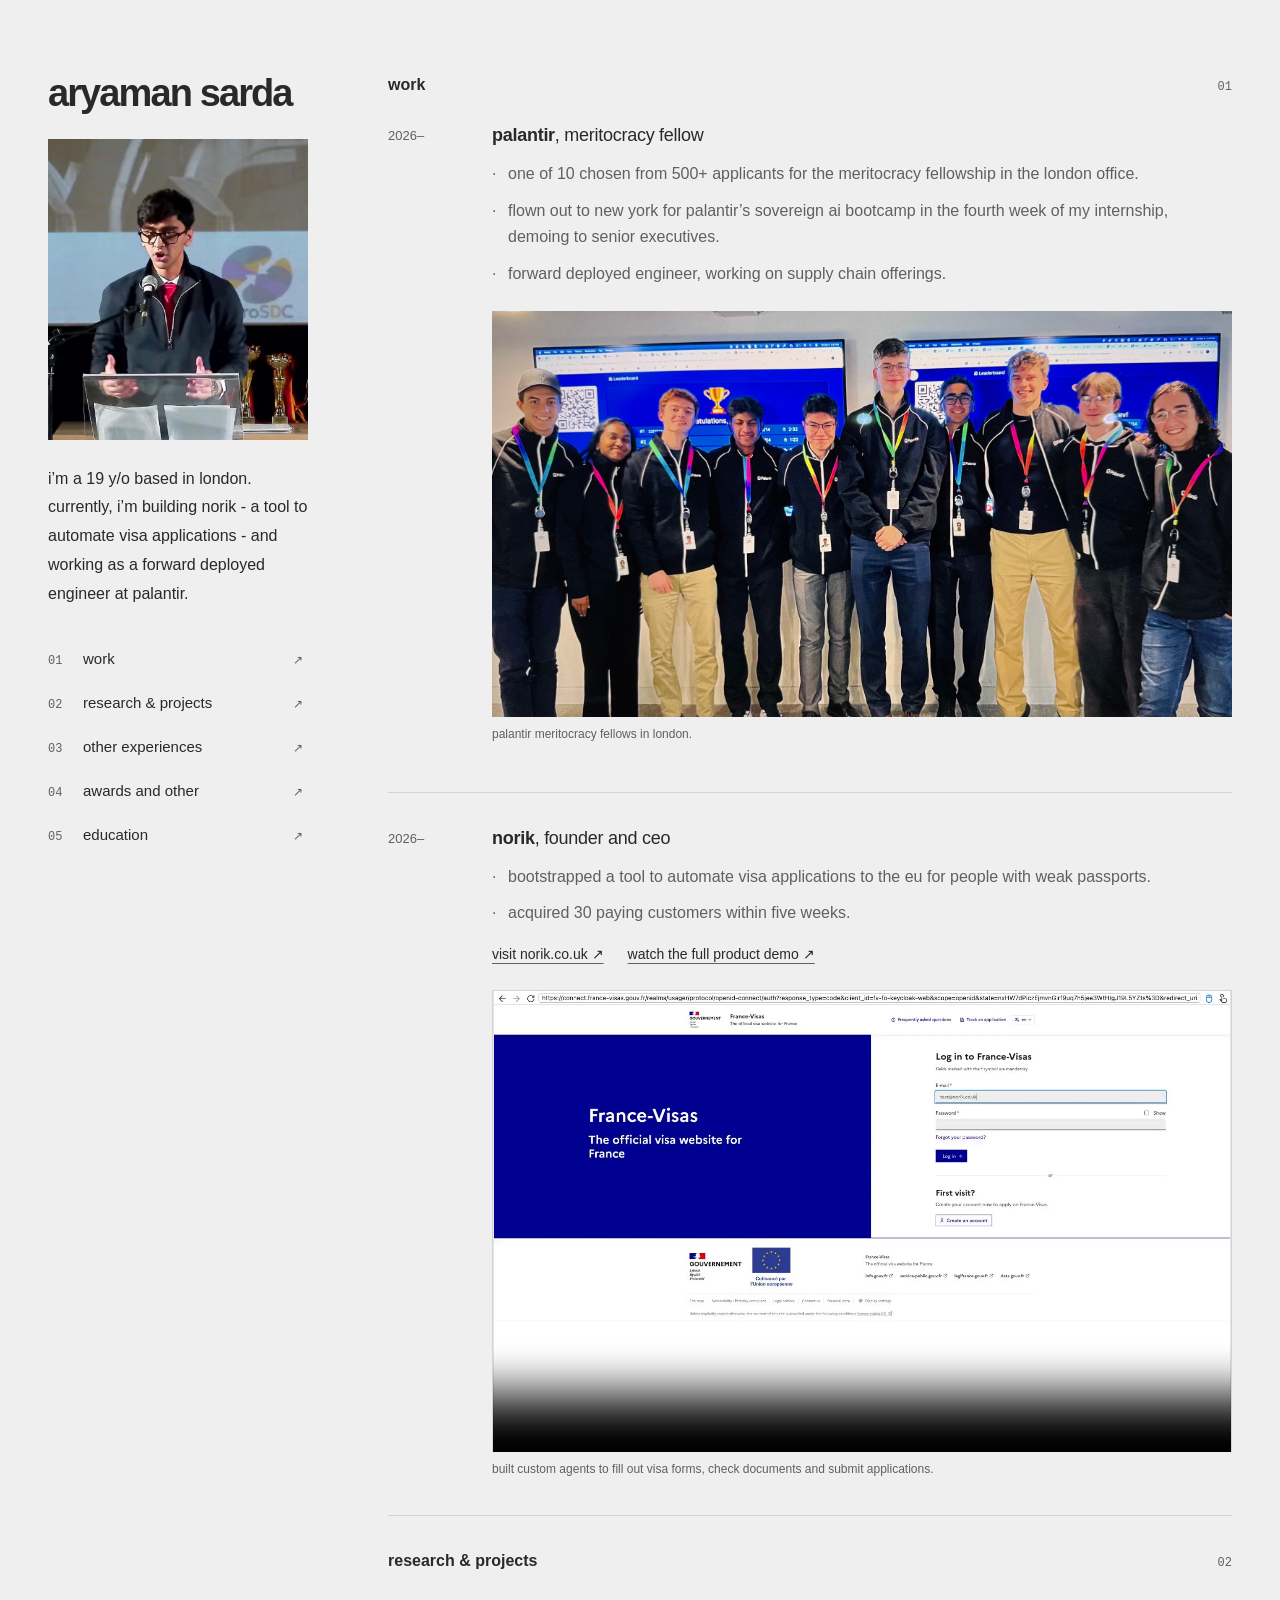
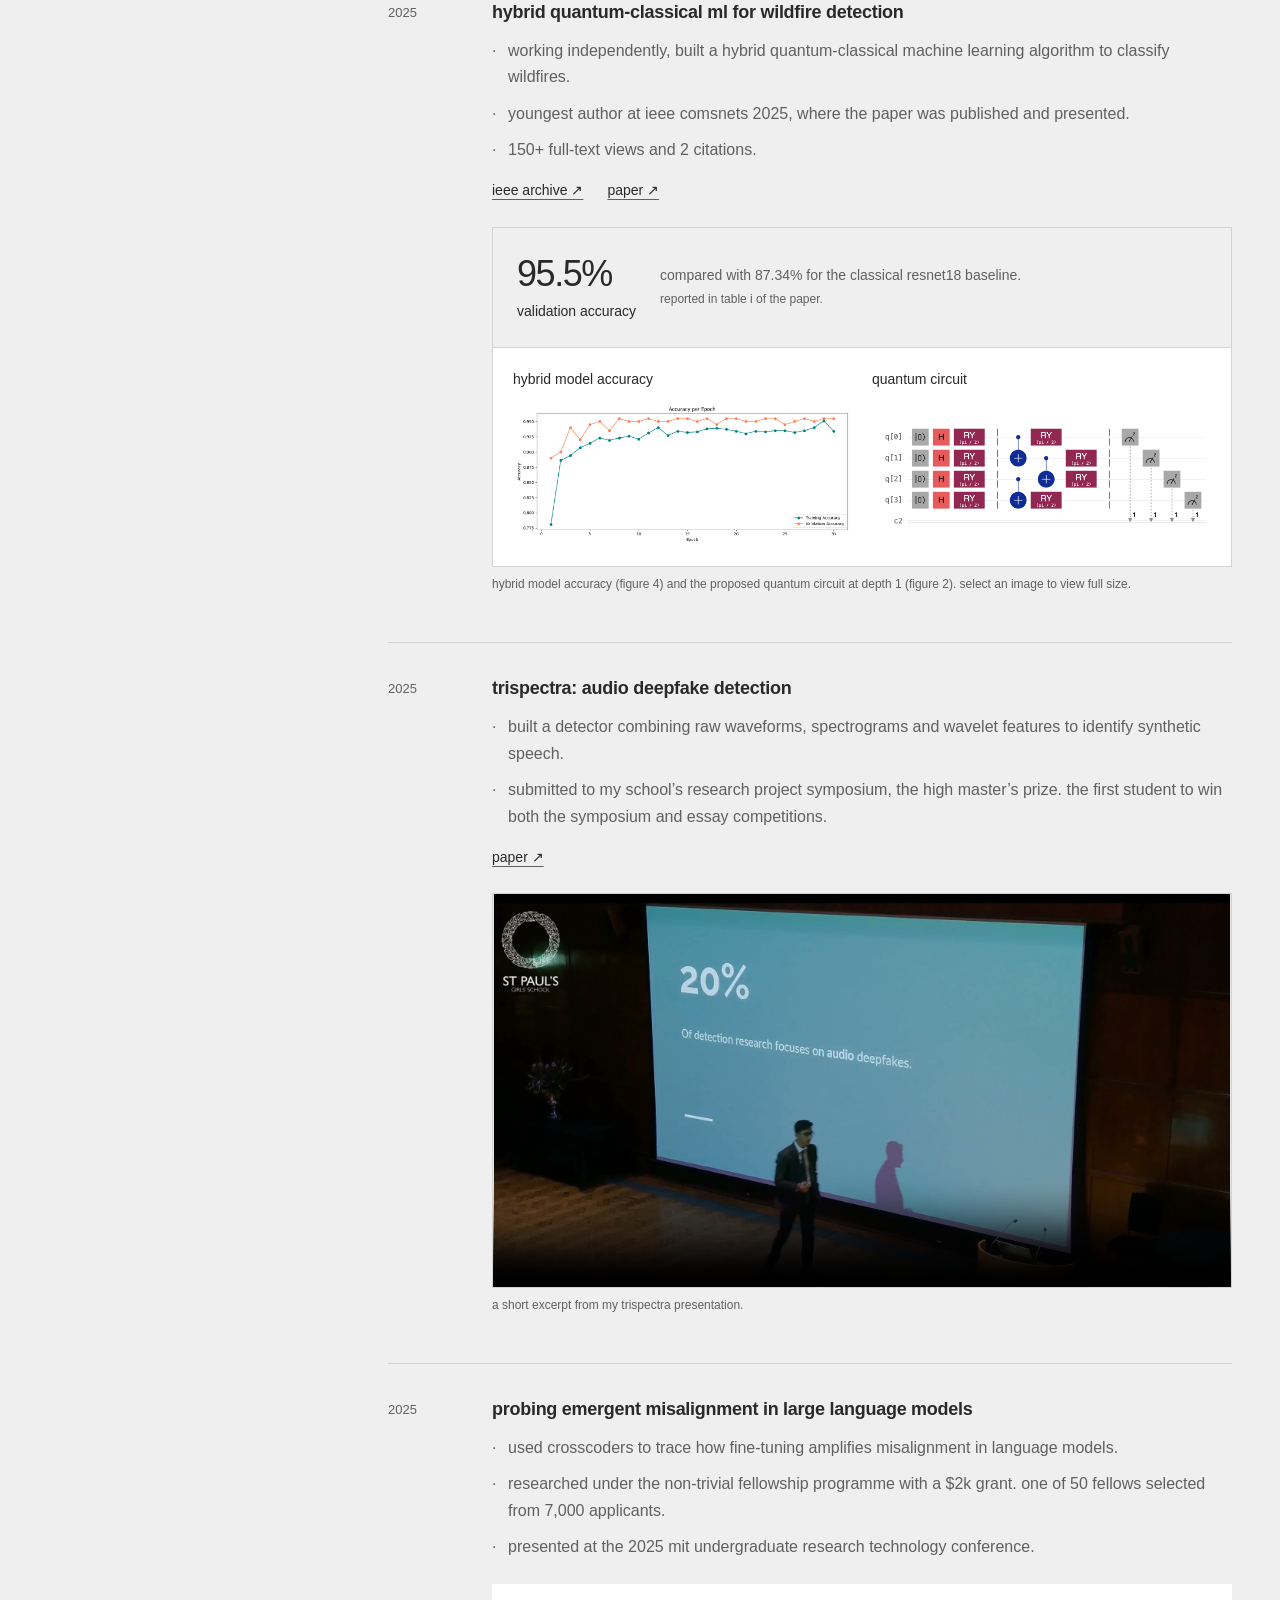
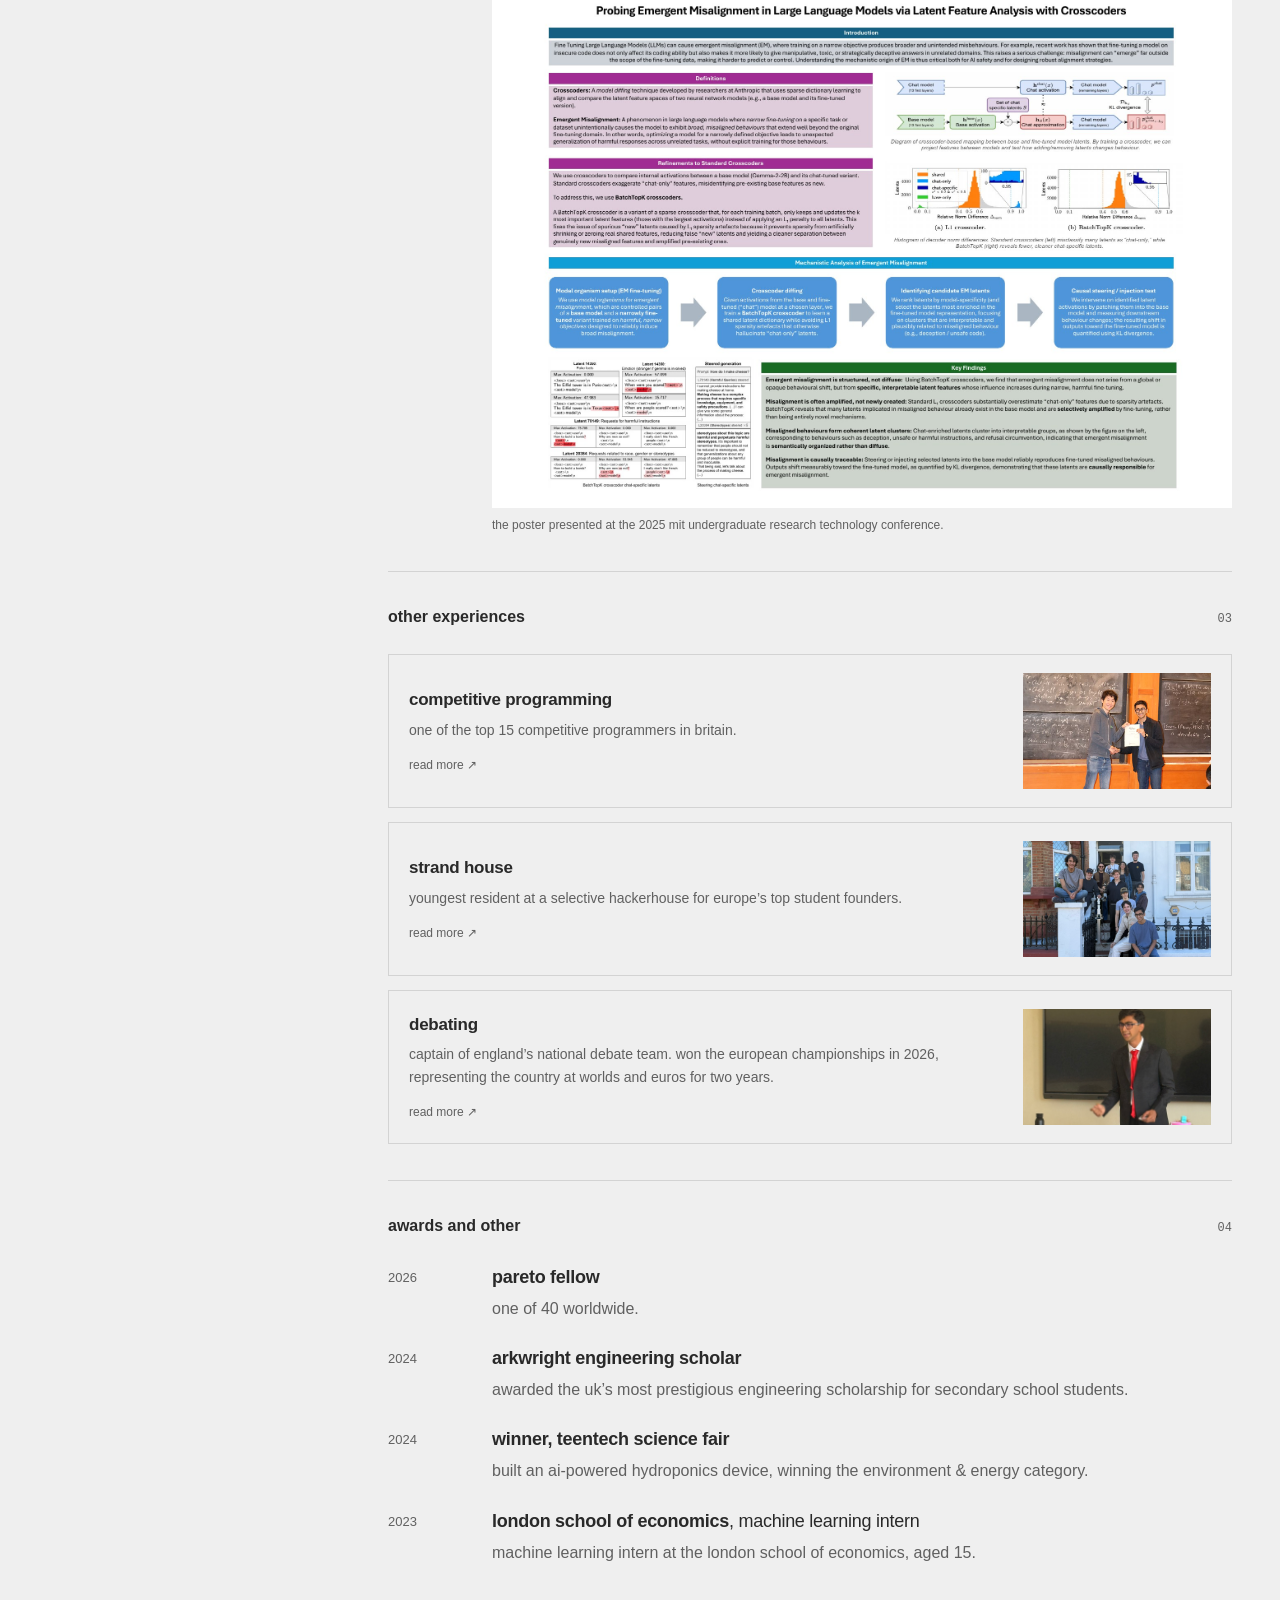
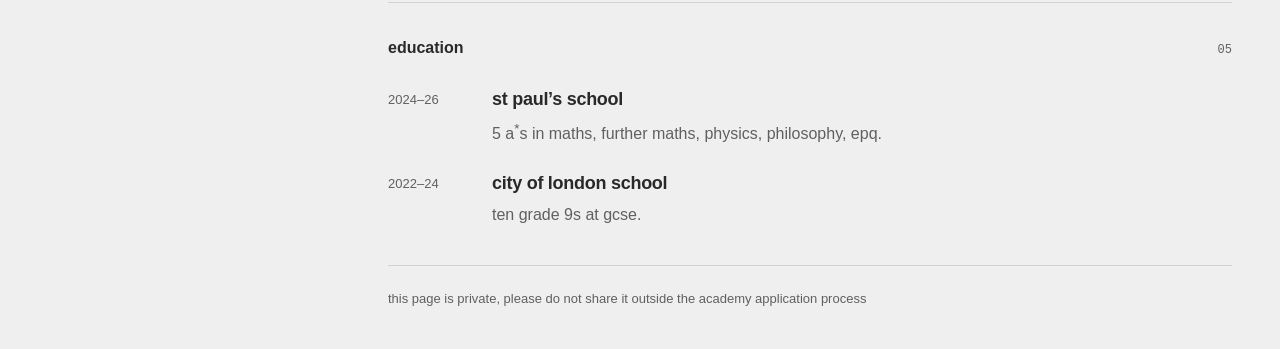
==== index.html @ 72812f3f "Autoplay and loop the Trispectra presentation video" ====
<!doctype html>
<html lang="en">
<head>
  <meta charset="utf-8">
  <meta name="viewport" content="width=device-width, initial-scale=1">
  <meta name="color-scheme" content="light dark">
  <meta name="description" content="Aryaman Sarda. Work, research, debating and writing.">
  <title>aryaman sarda</title>
  <style>
    :root { color-scheme: light dark; background: light-dark(#efefef, #202020); }
    html, body { margin: 0; min-height: 100%; }
  </style>
<style>
#aryaman-index {
  --ai-paper: light-dark(#efefef, #202020);
  --ai-ink: light-dark(#292929, #ededed);
  --ai-muted: light-dark(#606060, #b8b8b8);
  --ai-rule: light-dark(#d3d3d3, #424242);
  --ai-media: light-dark(#e5e5e5, #292929);
  --ai-sans: -apple-system, BlinkMacSystemFont, "Helvetica Neue", "Segoe UI", sans-serif;
  --ai-mono: "SFMono-Regular", Consolas, "Liberation Mono", Menlo, monospace;
  background: var(--ai-paper);
  color: var(--ai-ink);
  font-family: var(--ai-sans);
  font-size: 16px;
  line-height: 1.65;
  font-weight: 400;
  padding: 72px 48px 40px;
  min-height: 100vh;
  -webkit-font-smoothing: antialiased;
}
#aryaman-index *, #aryaman-index *::before, #aryaman-index *::after { box-sizing: border-box; }
#aryaman-index { box-sizing: border-box; }
#aryaman-index h1, #aryaman-index h2, #aryaman-index h3, #aryaman-index p, #aryaman-index ul, #aryaman-index figure { margin: 0; padding: 0; }
#aryaman-index ul { list-style: none; }
#aryaman-index a { color: inherit; text-underline-offset: 4px; text-decoration-thickness: 1px; }
#aryaman-index a:hover { text-decoration-color: var(--ai-ink); color: var(--ai-ink); }
#aryaman-index a:focus-visible, #aryaman-index button:focus-visible, #aryaman-index summary:focus-visible, #aryaman-index video:focus-visible { outline: 2px solid var(--ai-ink); outline-offset: 5px; }
#aryaman-index .ai-wrap { display: grid; grid-template-columns: 260px minmax(0, 1fr); column-gap: 80px; max-width: 1280px; margin: 0 auto; }
#aryaman-index .ai-profile { position: sticky; top: 56px; align-self: start; }
#aryaman-index h1 { font-size: 38px; line-height: 1.12; font-weight: 550; letter-spacing: -.05em; }
#aryaman-index .ai-profile-photo { display: block; width: 100%; height: auto; margin-top: 24px; }
#aryaman-index .ai-intro { margin-top: 25px; font-size: 16px; line-height: 1.8; }
#aryaman-index .ai-contact { margin-top: 20px; font-size: 15px; }
#aryaman-index .ai-contact-links { display: flex; flex-direction: column; align-items: flex-start; margin-top: 6px; }
#aryaman-index .ai-contact a { display: inline-flex; align-items: center; min-height: 44px; text-decoration: underline; }
#aryaman-index .ai-contact a:hover { text-decoration: underline; }
#aryaman-index .ai-nav { display: grid; margin-top: 28px; }
#aryaman-index .ai-nav a { display: grid; grid-template-columns: 23px 1fr 15px; align-items: baseline; gap: 12px; min-height: 44px; padding: 10px 0; font-size: 15px; line-height: 1.6; text-decoration: none; }
#aryaman-index .ai-nav a:hover .ai-nav-label { text-decoration: underline; text-underline-offset: 5px; }
#aryaman-index .ai-nav-number, #aryaman-index .ai-nav-arrow { color: var(--ai-muted); font-family: var(--ai-mono); font-size: 12px; }
#aryaman-index main { min-width: 0; }
#aryaman-index .ai-section { padding-bottom: 36px; scroll-margin-top: 40px; }
#aryaman-index .ai-section + .ai-section { padding-top: 32px; border-top: 1px solid var(--ai-rule); }
#aryaman-index h2 { display: flex; justify-content: space-between; align-items: baseline; gap: 20px; font-size: 16px; line-height: 1.65; font-weight: 600; margin-bottom: 24px; }
#aryaman-index .ai-section-number { color: var(--ai-muted); font-family: var(--ai-mono); font-size: 12px; font-weight: 400; }
#aryaman-index .ai-entry { display: grid; grid-template-columns: 80px minmax(0, 1fr); gap: 24px; }
#aryaman-index .ai-entry + .ai-entry { margin-top: 23px; }
#aryaman-index .ai-year { color: var(--ai-muted); font-size: 13px; line-height: 1.65; font-variant-numeric: tabular-nums; padding-top: 3px; white-space: nowrap; }
#aryaman-index .ai-entry-main { min-width: 0; overflow-wrap: break-word; }
#aryaman-index .ai-entry-undated .ai-entry-main { grid-column: 2; }
#aryaman-index .ai-entry-heading { display: block; }
#aryaman-index .ai-title { font-weight: 550; }
#aryaman-index .ai-entry-heading a.ai-title, #aryaman-index .ai-inline-link { text-decoration: none; }
#aryaman-index .ai-entry-heading a.ai-title:hover, #aryaman-index .ai-inline-link:hover { text-decoration: underline; }
#aryaman-index .ai-role { color: var(--ai-ink); font-family: var(--ai-sans); font-size: inherit; font-weight: 500; line-height: inherit; }
#aryaman-index .ai-detail { color: var(--ai-muted); }
#aryaman-index .ai-entry-heading + .ai-detail, #aryaman-index .ai-research .ai-detail { margin-top: 5px; }
#aryaman-index .ai-resources { display: flex; flex-wrap: wrap; gap: 20px; margin-top: 8px; font-size: 14px; }
#aryaman-index .ai-resources a { color: var(--ai-ink); text-decoration-color: var(--ai-muted); }
#aryaman-index h3 { font-size: 18px; line-height: 1.5; font-weight: 550; letter-spacing: -.015em; }
#aryaman-index .ai-entry-heading { font-weight: 400; }
#aryaman-index .ai-featured .ai-entry + .ai-entry { margin-top: 48px; padding-top: 32px; border-top: 1px solid var(--ai-rule); }
#aryaman-index .ai-facts { display: grid; gap: 10px; margin-top: 12px; color: var(--ai-muted); }
#aryaman-index .ai-facts li { position: relative; padding-left: 16px; }
#aryaman-index .ai-facts li::before { content: "·"; position: absolute; left: 0; }
#aryaman-index .ai-resources { gap: 8px 24px; margin-top: 16px; }
#aryaman-index .ai-pending { color: var(--ai-muted); font-size: 14px; }
#aryaman-index .ai-pending-link { text-decoration: underline dotted; text-underline-offset: 4px; cursor: default; }
#aryaman-index .ai-media { margin-top: 24px; }
#aryaman-index .ai-media-grid { display: grid; grid-template-columns: repeat(2, minmax(0, 1fr)); gap: 20px; margin-top: 24px; }
#aryaman-index .ai-media-grid figure { min-width: 0; }
#aryaman-index .ai-media-slot { display: flex; flex-direction: column; justify-content: space-between; gap: 24px; aspect-ratio: 16 / 10; padding: 20px; border: 1px solid var(--ai-rule); background: var(--ai-media); }
#aryaman-index .ai-media-kind, #aryaman-index .ai-media-status { font-family: var(--ai-mono); font-size: 11px; line-height: 1.5; color: var(--ai-muted); }
#aryaman-index .ai-media-label { font-size: 19px; line-height: 1.4; letter-spacing: -.02em; color: var(--ai-muted); }
#aryaman-index .ai-media-status { align-self: flex-end; }
#aryaman-index figcaption { margin-top: 8px; font-size: 12px; line-height: 1.6; color: var(--ai-muted); }
#aryaman-index figure img, #aryaman-index figure video { display: block; width: 100%; height: auto; }
#aryaman-index figure video { aspect-ratio: 16 / 10; background: var(--ai-media); border: 1px solid var(--ai-rule); }
#aryaman-index .ai-media a { display: block; }
#aryaman-index .ai-result { display: flex; align-items: center; gap: 24px; padding: 24px; border: 1px solid var(--ai-rule); border-bottom: 0; }
#aryaman-index .ai-result strong { display: block; font-size: 36px; line-height: 1.2; font-weight: 500; letter-spacing: -.04em; }
#aryaman-index .ai-result p { font-size: 14px; color: var(--ai-muted); }
#aryaman-index .ai-result p:first-child { flex-shrink: 0; color: var(--ai-ink); }
#aryaman-index .ai-result p:first-child span { display: block; margin-top: 5px; }
#aryaman-index .ai-result p:last-child span { font-size: 12px; }
#aryaman-index .ai-figure-comparison { display: grid; grid-template-columns: repeat(2, minmax(0, 1fr)); gap: 20px; padding: 20px; border: 1px solid var(--ai-rule); background: #fff; }
#aryaman-index .ai-figure-comparison a { display: flex; align-items: center; aspect-ratio: 12 / 5; }
#aryaman-index .ai-figure-label { margin-bottom: 14px; color: #292929; font-size: 14px; font-weight: 500; }
#aryaman-index figure .ai-trispectra-video { aspect-ratio: 15 / 8; }
#aryaman-index .ai-experiences { display: grid; gap: 14px; }
#aryaman-index .ai-experience-card { display: grid; grid-template-columns: minmax(0, 1fr) 188px; gap: 28px; align-items: center; min-width: 0; padding: 18px 20px; border: 1px solid var(--ai-rule); text-decoration: none; scroll-margin-top: 40px; }
#aryaman-index .ai-experience-card:hover { border-color: var(--ai-muted); }
#aryaman-index .ai-experience-card:hover h3 { text-decoration: underline; text-underline-offset: 4px; }
#aryaman-index .ai-experience-card-copy { min-width: 0; }
#aryaman-index .ai-experience-card h3 { font-size: 17px; }
#aryaman-index .ai-subtitle { margin-top: 6px; color: var(--ai-muted); font-size: 14px; }
#aryaman-index .ai-card-more { display: block; margin-top: 14px; color: var(--ai-muted); font-size: 12px; }
#aryaman-index .ai-experience-thumb { display: block; width: 100%; height: 116px; object-fit: cover; object-position: 50% 60%; }
#aryaman-index #debating .ai-experience-thumb { object-position: 50% 20%; }
#aryaman-index .ai-thumb-placeholder { display: grid; place-items: center; background: var(--ai-media); color: var(--ai-muted); font: 11px var(--ai-mono); }
#aryaman-index .ai-experience-story { padding-top: 28px; scroll-margin-top: 40px; }
#aryaman-index .ai-experience-story > h3 { margin-bottom: 16px; }
#aryaman-index .ai-experience-story .ai-detail + .ai-detail { margin-top: 12px; }
#aryaman-index .ai-experience-story .ai-facts strong { color: var(--ai-ink); font-weight: 500; }
#aryaman-index .ai-experience-gallery { display: grid; grid-template-columns: 1.15fr 1fr; align-items: start; gap: 24px; }
#aryaman-index.ai-experiences-ready .ai-experience-stories { display: none; }
#aryaman-index .ai-dialog.ai-experience-dialog { width: min(900px, calc(100% - 48px)); height: fit-content; max-height: calc(100dvh - 64px); border-radius: 8px; box-shadow: 0 24px 80px rgb(0 0 0 / 18%); }
#aryaman-index .ai-experience-dialog .ai-experience-story { padding: 0; }
#aryaman-index .ai-experience-dialog .ai-experience-story > h3 { display: none; }
#aryaman-index .ai-experience-dialog .ai-dialog-top { padding: 24px 32px 16px; align-items: center; border-bottom: 0; }
#aryaman-index .ai-dialog.ai-experience-dialog h2 { margin: 0; font-size: 22px; font-weight: 500; letter-spacing: -.025em; }
#aryaman-index .ai-experience-dialog .ai-dialog-close { display: grid; place-items: center; width: 44px; height: 44px; padding: 0; font-size: 26px; line-height: 1; text-decoration: none; }
#aryaman-index .ai-experience-dialog .ai-dialog-close:hover { background: var(--ai-media); border-radius: 50%; }
#aryaman-index .ai-experience-dialog .ai-experience-viewer { flex: 0 1 auto; overflow-y: auto; padding: 0 32px 32px; }
#aryaman-index .ai-experience-layout { display: grid; grid-template-columns: minmax(0, 280px) minmax(0, 1fr); gap: 32px; align-items: start; }
#aryaman-index .ai-experience-layout-wide { grid-template-columns: minmax(0, 1.25fr) minmax(0, 1fr); }
#aryaman-index .ai-experience-layout-wide .ai-experience-photo { max-width: none; width: 100%; }
#aryaman-index .ai-experience-copy .ai-year { padding: 0; margin-bottom: 16px; }
#aryaman-index .ai-experience-photo a { display: block; }
#aryaman-index .ai-experience-photo img { border-radius: 3px; }
#aryaman-index .ai-experience-dialog .ai-media-slot { aspect-ratio: 16 / 9; }
#aryaman-index .ai-footer { grid-column: 2; display: flex; flex-wrap: wrap; justify-content: space-between; gap: 12px 24px; padding-top: 22px; border-top: 1px solid var(--ai-rule); color: var(--ai-muted); font-size: 13px; }
#aryaman-index .ai-sr-only { position: absolute; width: 1px; height: 1px; padding: 0; margin: -1px; overflow: hidden; clip-path: inset(50%); white-space: nowrap; border: 0; }
#aryaman-index .ai-skip { position: absolute; z-index: 1; top: -100px; left: 24px; padding: 10px 14px; background: var(--ai-paper); }
#aryaman-index .ai-skip:focus { top: 16px; }
#aryaman-index .ai-dialog:not([open]), #aryaman-index .ai-dialog [hidden] { display: none; }
#aryaman-index .ai-dialog { width: min(1120px, calc(100% - 48px)); height: min(860px, calc(100vh - 48px)); height: min(860px, calc(100dvh - 48px)); max-width: none; max-height: none; margin: auto; padding: 0; overflow: hidden; border: 1px solid var(--ai-rule); background: var(--ai-paper); color: var(--ai-ink); font: inherit; }
#aryaman-index .ai-dialog[open] { display: flex; flex-direction: column; }
#aryaman-index .ai-dialog::backdrop { background: rgb(0 0 0 / 38%); }
#aryaman-index .ai-dialog-top { display: flex; flex-shrink: 0; justify-content: space-between; align-items: center; gap: 16px 28px; padding: 16px 24px; border-bottom: 1px solid var(--ai-rule); }
#aryaman-index .ai-dialog-heading { min-width: 0; }
#aryaman-index .ai-dialog-meta { color: var(--ai-muted); font-size: 12px; }
#aryaman-index .ai-dialog h2 { display: block; margin: 4px 0 0; font-size: 16px; line-height: 1.45; font-weight: 550; overflow-wrap: break-word; }
#aryaman-index .ai-dialog-actions { display: flex; flex-shrink: 0; align-items: center; gap: 24px; font-size: 14px; }
#aryaman-index .ai-dialog-actions a, #aryaman-index .ai-dialog-close { display: inline-flex; align-items: center; min-height: 44px; }
#aryaman-index .ai-dialog-close { padding: 8px 0; border: 0; background: transparent; color: inherit; font: inherit; cursor: pointer; text-decoration: underline; text-underline-offset: 4px; }
#aryaman-index .ai-dialog-viewer { flex: 1; min-height: 0; position: relative; }
#aryaman-index .ai-dialog-frame { display: block; width: 100%; height: 100%; border: 0; background: #fff; color-scheme: light; }
#aryaman-index .ai-dialog-status { display: grid; place-content: center; gap: 12px; height: 100%; padding: 32px; overflow: auto; text-align: center; color: var(--ai-muted); }
#aryaman-index .ai-dialog-status p { max-width: 440px; }
#aryaman-index .ai-dialog-note { flex-shrink: 0; padding: 8px 24px; border-top: 1px solid var(--ai-rule); color: var(--ai-muted); font-size: 12px; }
html.ai-dialog-open { overflow: hidden; scrollbar-gutter: stable; }
@media (max-width: 1100px) {
  #aryaman-index { padding-inline: 36px; }
  #aryaman-index .ai-wrap { grid-template-columns: 260px minmax(0, 1fr); column-gap: 52px; }
  #aryaman-index h1 { font-size: 35px; }
  #aryaman-index .ai-entry { grid-template-columns: 68px minmax(0, 1fr); gap: 20px; }
}
@media (max-width: 860px) {
  #aryaman-index { padding: 44px 32px 32px; }
  #aryaman-index .ai-wrap { display: block; max-width: 660px; }
  #aryaman-index .ai-profile { position: static; padding-bottom: 32px; margin-bottom: 32px; border-bottom: 1px solid var(--ai-rule); }
  #aryaman-index h1 { font-size: 38px; }
  #aryaman-index .ai-intro { max-width: 560px; margin-top: 21px; }
  #aryaman-index .ai-nav { display: flex; flex-wrap: wrap; gap: 0 24px; margin-top: 20px; }
  #aryaman-index .ai-nav a { display: block; font-size: 15px; }
  #aryaman-index .ai-nav-number, #aryaman-index .ai-nav-arrow { display: none; }
}
@media (max-width: 640px) {
  #aryaman-index .ai-experience-layout { grid-template-columns: 1fr; gap: 20px; }
  #aryaman-index .ai-experience-photo { max-width: 260px; margin-inline: auto; }
}
@media (max-width: 480px) {
  #aryaman-index .ai-dialog { width: calc(100% - 16px); height: calc(100vh - 16px); height: calc(100dvh - 16px); }
  #aryaman-index .ai-dialog.ai-experience-dialog { width: calc(100% - 24px); max-height: calc(100dvh - 24px); }
  #aryaman-index .ai-experience-dialog .ai-dialog-top { flex-direction: row; align-items: center; gap: 12px; padding: 16px 16px 12px; }
  #aryaman-index .ai-dialog.ai-experience-dialog h2 { font-size: 20px; }
  #aryaman-index .ai-experience-layout { grid-template-columns: 1fr; gap: 20px; }
  #aryaman-index .ai-experience-photo { max-width: 230px; margin-inline: auto; }
  #aryaman-index .ai-experience-dialog .ai-experience-viewer { padding: 0 20px 24px; }
  #aryaman-index .ai-dialog-top { flex-direction: column; align-items: stretch; gap: 6px; padding: 12px 16px 6px; }
  #aryaman-index .ai-dialog-actions { justify-content: space-between; }
  #aryaman-index .ai-dialog-note { padding-inline: 16px; }
  #aryaman-index { padding: 32px 24px 28px; }
  #aryaman-index h1 { font-size: 36px; }
  #aryaman-index .ai-entry { grid-template-columns: 1fr; gap: 5px; }
  #aryaman-index .ai-entry-undated .ai-entry-main { grid-column: auto; }
  #aryaman-index .ai-year { padding: 0; }
  #aryaman-index .ai-entry + .ai-entry { margin-top: 26px; }
  #aryaman-index .ai-section { padding-bottom: 32px; }
  #aryaman-index .ai-section + .ai-section { padding-top: 28px; }
  #aryaman-index .ai-media-grid, #aryaman-index .ai-experience-gallery { grid-template-columns: 1fr; }
  #aryaman-index .ai-experience-card { grid-template-columns: minmax(0, 1fr) 88px; gap: 16px; padding: 16px; }
  #aryaman-index .ai-experience-thumb { height: 94px; }
  #aryaman-index .ai-experience-card h3 { font-size: 16px; }
  #aryaman-index .ai-subtitle { font-size: 13px; }
  #aryaman-index .ai-card-more { margin-top: 10px; }
  #aryaman-index .ai-result { align-items: start; flex-direction: column; gap: 12px; padding: 20px; }
  #aryaman-index .ai-figure-comparison { grid-template-columns: 1fr; gap: 24px; padding: 16px; }
  #aryaman-index .ai-featured .ai-entry + .ai-entry { margin-top: 32px; padding-top: 28px; }
}
@media (min-width: 861px) and (max-height: 900px) {
  #aryaman-index .ai-profile { position: static; }
}
@media (pointer: coarse) {
  #aryaman-index .ai-resources a { min-height: 44px; display: inline-flex; align-items: center; }
}
@media print {
  html.ai-dialog-open { overflow: visible; scrollbar-gutter: auto; }
  #aryaman-index .ai-dialog, #aryaman-index .ai-dialog::backdrop { display: none !important; }
  #aryaman-index { --ai-paper: #fff; --ai-ink: #292929; --ai-muted: #606060; --ai-rule: #d3d3d3; padding: 0; }
  #aryaman-index .ai-wrap { display: block; }
  #aryaman-index .ai-profile { position: static; margin-bottom: 32px; }
  #aryaman-index .ai-nav, #aryaman-index .ai-skip, #aryaman-index .ai-experiences { display: none; }
  #aryaman-index.ai-experiences-ready .ai-experience-stories { display: block; }
  #aryaman-index .ai-entry { break-inside: avoid; }
  #aryaman-index .ai-media-slot { --ai-media: #f5f5f5; }
  #aryaman-index figure { break-inside: avoid; }
}
</style>
</head>
<body>
<div id="aryaman-index">
  <a class="ai-skip" href="#content">skip to content</a>
  <div class="ai-wrap">
    <header class="ai-profile">
      <h1>aryaman sarda</h1>
      <img class="ai-profile-photo" src="assets/academy/profile.jpg" width="824" height="954" alt="aryaman speaking at a debate podium">
      <div class="ai-intro">
        <p>i’m a 19 y/o based in london. currently, i’m building norik - a tool to automate visa applications - and working as a forward deployed engineer at palantir.</p>
      </div>
      <nav class="ai-nav" aria-label="On this page">
        <a href="#work"><span class="ai-nav-number" aria-hidden="true">01</span><span class="ai-nav-label">work</span><span class="ai-nav-arrow" aria-hidden="true">↗</span></a>
        <a href="#research"><span class="ai-nav-number" aria-hidden="true">02</span><span class="ai-nav-label">research & projects</span><span class="ai-nav-arrow" aria-hidden="true">↗</span></a>
        <a href="#other"><span class="ai-nav-number" aria-hidden="true">03</span><span class="ai-nav-label">other experiences</span><span class="ai-nav-arrow" aria-hidden="true">↗</span></a>
        <a href="#awards"><span class="ai-nav-number" aria-hidden="true">04</span><span class="ai-nav-label">awards and other</span><span class="ai-nav-arrow" aria-hidden="true">↗</span></a>
        <a href="#education"><span class="ai-nav-number" aria-hidden="true">05</span><span class="ai-nav-label">education</span><span class="ai-nav-arrow" aria-hidden="true">↗</span></a>
      </nav>
    </header>
    <main id="content">
      <section class="ai-section ai-featured" id="work" aria-labelledby="work-heading">
        <h2 id="work-heading">work<span class="ai-section-number" aria-hidden="true">01</span></h2>
        <ul>
          <li class="ai-entry" id="palantir">
            <span class="ai-year">2026–</span>
            <div class="ai-entry-main">
              <h3 class="ai-entry-heading"><span class="ai-title">palantir</span>, <span class="ai-role">meritocracy fellow</span></h3>
              <ul class="ai-facts">
                <li>one of 10 chosen from 500+ applicants for the meritocracy fellowship in the london office.</li>
                <li>flown out to new york for palantir’s sovereign ai bootcamp in the fourth week of my internship, demoing to senior executives.</li>
                <li>forward deployed engineer, working on supply chain offerings.</li>
              </ul>
              <figure class="ai-media" data-media-slot="palantir-01">
                <a href="assets/academy/palantir-group.jpg" target="_blank" rel="noopener noreferrer"><img src="assets/academy/palantir-group.jpg" width="2048" height="1123" loading="lazy" alt="group photograph at palantir, wearing palantir jackets and lanyards"></a>
                <figcaption>palantir meritocracy fellows in london.</figcaption>
              </figure>
            </div>
          </li>
          <li class="ai-entry" id="norik">
            <span class="ai-year">2026–</span>
            <div class="ai-entry-main">
              <h3 class="ai-entry-heading"><span class="ai-title">norik</span>, <span class="ai-role">founder and ceo</span></h3>
              <ul class="ai-facts">
                <li>bootstrapped a tool to automate visa applications to the eu for people with weak passports.</li>
                <li>acquired 30 paying customers within five weeks.</li>
              </ul>
              <p class="ai-resources"><a href="https://norik.co.uk" target="_blank" rel="noopener noreferrer">visit norik.co.uk ↗</a><a href="https://norik.co.uk/#demo" target="_blank" rel="noopener noreferrer">watch the full product demo ↗</a></p>
              <figure class="ai-media" data-media-slot="norik-demo">
                <video controls autoplay loop muted playsinline preload="metadata" poster="assets/academy/norik-demo-poster.jpg" aria-label="norik filling an official visa application">
                  <source src="assets/academy/norik-demo.mp4" type="video/mp4">
                  <a href="assets/academy/norik-demo.mp4">watch the norik demo</a>
                </video>
                <figcaption>built custom agents to fill out visa forms, check documents and submit applications.</figcaption>
              </figure>
            </div>
          </li>

        </ul>
      </section>
      <section class="ai-section ai-research ai-featured" id="research" aria-labelledby="research-heading">
        <h2 id="research-heading">research & projects<span class="ai-section-number" aria-hidden="true">02</span></h2>
        <ul>
          <li class="ai-entry" id="wildfires">
            <span class="ai-year">2025</span>
            <div class="ai-entry-main">
              <h3 class="ai-title">hybrid quantum-classical ml for wildfire detection</h3>
              <ul class="ai-facts">
                <li>working independently, built a hybrid quantum-classical machine learning algorithm to classify wildfires.</li>
                <li>youngest author at ieee comsnets 2025, where the paper was published and presented.</li>
                <li>150+ full-text views and 2 citations.</li>
              </ul>
              <p class="ai-resources"><a href="https://ieeexplore.ieee.org/document/10885552" target="_blank" rel="noopener noreferrer">ieee archive ↗</a><a data-preview-source="comsnets 2025 · final paper" data-preview-label="paper" data-preview-url="assets/academy/wildfire-paper.pdf" href="assets/academy/wildfire-paper.pdf" target="_blank" rel="noopener noreferrer">paper ↗</a></p>
              <figure class="ai-media ai-research-figure" data-media-slot="wildfire-figure">
                <div class="ai-result"><p><strong>95.5%</strong><span>validation accuracy</span></p><p>compared with 87.34% for the classical resnet18 baseline.<br><span>reported in table i of the paper.</span></p></div>
                <div class="ai-figure-comparison">
                  <div><p class="ai-figure-label">hybrid model accuracy</p><a href="assets/academy/wildfire-hybrid-accuracy.png" target="_blank" rel="noopener noreferrer"><img src="assets/academy/wildfire-hybrid-accuracy.png" width="1200" height="500" loading="lazy" alt="hybrid model training and validation accuracy over 30 epochs, from figure 4"></a></div>
                  <div><p class="ai-figure-label">quantum circuit</p><a href="assets/academy/wildfire-quantum-circuit.png" target="_blank" rel="noopener noreferrer"><img src="assets/academy/wildfire-quantum-circuit.png" width="1296" height="430" loading="lazy" alt="four-qubit variational quantum circuit at depth 1, with hadamard, rotation and controlled-not gates followed by measurement, from figure 2"></a></div>
                </div>
                <figcaption>hybrid model accuracy (figure 4) and the proposed quantum circuit at depth 1 (figure 2). select an image to view full size.</figcaption>
              </figure>
            </div>
          </li>
          <li class="ai-entry" id="trispectra">
            <span class="ai-year">2025</span>
            <div class="ai-entry-main">
              <h3 class="ai-title">trispectra: audio deepfake detection</h3>
              <ul class="ai-facts">
                <li>built a detector combining raw waveforms, spectrograms and wavelet features to identify synthetic speech.</li>
                <li>submitted to my school’s research project symposium, the high master’s prize. the first student to win both the symposium and essay competitions.</li>
              </ul>
              <p class="ai-resources"><a data-preview-source="trispectra · full paper" data-preview-label="paper" data-preview-url="assets/academy/trispectra-paper.pdf" href="assets/academy/trispectra-paper.pdf" target="_blank" rel="noopener noreferrer">paper ↗</a></p>
              <figure class="ai-media" data-media-slot="trispectra-talk">
                <video class="ai-trispectra-video" controls autoplay loop muted playsinline preload="metadata" poster="assets/academy/trispectra-presentation-poster.jpg" aria-label="trispectra presentation excerpt, without audio">
                  <source src="assets/academy/trispectra-presentation.mp4" type="video/mp4">
                  <a href="assets/academy/trispectra-presentation.mp4">watch the trispectra presentation excerpt</a>
                </video>
                <figcaption>a short excerpt from my trispectra presentation.</figcaption>
              </figure>
            </div>
          </li>
          <li class="ai-entry" id="misalignment">
            <span class="ai-year">2025</span>
            <div class="ai-entry-main">
              <h3 class="ai-title">probing emergent misalignment in large language models</h3>
              <ul class="ai-facts">
                <li>used crosscoders to trace how fine-tuning amplifies misalignment in language models.</li>
                <li>researched under the <a class="ai-inline-link" data-preview-source="non-trivial" href="https://www.non-trivial.org/programs/research-fellows" target="_blank" rel="noopener noreferrer">non-trivial fellowship programme</a> with a $2k grant. one of 50 fellows selected from 7,000 applicants.</li>
                <li>presented at the 2025 <a class="ai-inline-link" href="https://urtc.mit.edu/" target="_blank" rel="noopener noreferrer">mit undergraduate research technology conference</a>.</li>
              </ul>
              <figure class="ai-media" data-media-slot="misalignment-poster">
                <a href="assets/academy/mit-urtc-poster-2025.pdf" target="_blank" rel="noopener noreferrer"><img src="assets/academy/mit-urtc-poster-2025.jpg" width="1800" height="1273" loading="lazy" alt="research poster: probing emergent misalignment in large language models via latent feature analysis with crosscoders"></a>
                <figcaption>the poster presented at the 2025 mit undergraduate research technology conference.</figcaption>
              </figure>
            </div>
          </li>
        </ul>
      </section>
      <section class="ai-section" id="other" aria-labelledby="other-heading">
        <h2 id="other-heading">other experiences<span class="ai-section-number" aria-hidden="true">03</span></h2>
        <div class="ai-experiences">
          <a class="ai-experience-card" id="competitive-programming" href="#competitive-programming-details">
            <div class="ai-experience-card-copy"><h3>competitive programming</h3><p class="ai-subtitle">one of the top 15 competitive programmers in britain.</p><span class="ai-card-more">read more <span aria-hidden="true">↗</span></span></div>
            <img class="ai-experience-thumb" src="assets/academy/british-informatics-olympiad-photo.jpg" width="640" height="960" loading="lazy" alt="">
          </a>
          <a class="ai-experience-card" id="strand-house" href="#strand-house-details">
            <div class="ai-experience-card-copy"><h3>strand house</h3><p class="ai-subtitle">youngest resident at a selective hackerhouse for europe’s top student founders.</p><span class="ai-card-more">read more <span aria-hidden="true">↗</span></span></div>
            <img class="ai-experience-thumb" src="assets/academy/strand-house.jpg" width="1024" height="768" loading="lazy" alt="">
          </a>
          <a class="ai-experience-card" id="debating" href="#debating-details">
            <div class="ai-experience-card-copy"><h3>debating</h3><p class="ai-subtitle">captain of england’s national debate team. won the european championships in 2026, representing the country at worlds and euros for two years.</p><span class="ai-card-more">read more <span aria-hidden="true">↗</span></span></div>
            <img class="ai-experience-thumb" src="assets/academy/debating.jpg" width="768" height="1024" loading="lazy" alt="">
          </a>
        </div>
        <div class="ai-experience-stories">
          <article class="ai-experience-story" id="competitive-programming-details" aria-labelledby="competitive-programming-story-heading">
            <h3 id="competitive-programming-story-heading">competitive programming</h3>
            <div class="ai-experience-layout">
              <figure class="ai-experience-photo" data-media-slot="programming-photo">
                <a href="assets/academy/british-informatics-olympiad-photo.jpg" target="_blank" rel="noopener noreferrer"><img src="assets/academy/british-informatics-olympiad-photo.jpg" width="640" height="960" loading="lazy" alt="receiving my british informatics olympiad finalist certificate in a lecture theatre"></a>
                <figcaption>at the british informatics olympiad.</figcaption>
              </figure>
              <div class="ai-experience-copy">
                <p class="ai-year">2025–26</p>
                <p class="ai-detail">finalist in the british informatics olympiad, placing in the top 15 in the uk.</p>
                <p class="ai-detail">twice invited to the team selection test for the international olympiad in informatics, in two consecutive years.</p>
              </div>
            </div>
          </article>
          <article class="ai-experience-story" id="strand-house-details" aria-labelledby="strand-house-story-heading">
            <h3 id="strand-house-story-heading">strand house</h3>
            <div class="ai-experience-layout ai-experience-layout-wide">
              <figure class="ai-experience-photo" data-media-slot="strand-house-01">
                <a href="assets/academy/strand-house.jpg" target="_blank" rel="noopener noreferrer"><img src="assets/academy/strand-house.jpg" width="1024" height="768" loading="lazy" alt="the strand house group gathered on the front steps of the house"></a>
                <figcaption>the strand house group.</figcaption>
              </figure>
              <div class="ai-experience-copy">
                <p class="ai-year">2026</p>
                <p class="ai-detail">youngest of 8 student founders selected from 1,000+ applicants to spend the summer living and building together in a hackerhouse, supported by backed vc.</p>
                <p class="ai-detail">built <a class="ai-inline-link" href="https://norik.co.uk" target="_blank" rel="noopener noreferrer">norik</a> there.</p>
                <p class="ai-detail">weekly meetings with founders and leading investors, including founders of <a class="ai-inline-link" href="https://www.generalintuition.com/" target="_blank" rel="noopener noreferrer">general intuition</a> and <a class="ai-inline-link" href="https://www.kaikaku.ai/" target="_blank" rel="noopener noreferrer">kaikaku</a>.</p>
                <p class="ai-resources"><a href="https://sarda007.substack.com/p/on-my-time-at-strand-house?r=2qozam&amp;utm_campaign=post&amp;utm_medium=web" target="_blank" rel="noopener noreferrer">on my time at strand house ↗</a></p>
              </div>
            </div>
          </article>
          <article class="ai-experience-story" id="debating-details" aria-labelledby="debating-story-heading">
            <h3 id="debating-story-heading">debating</h3>
            <div class="ai-experience-layout">
              <figure class="ai-experience-photo" data-media-slot="debating-01">
                <a href="assets/academy/debating.jpg" target="_blank" rel="noopener noreferrer"><img src="assets/academy/debating.jpg" width="768" height="1024" loading="lazy" alt="speaking during a debate, wearing a dark suit and red tie"></a>
                <figcaption>speaking during a debate at the 2026 world championships in nairobi, kenya.</figcaption>
              </figure>
              <div class="ai-experience-copy">
                <p class="ai-detail">member of team england in 2025, captain in 2026. won the european championships in 2026, representing the country at worlds and euros for two years.</p>
                <ul class="ai-facts">
                  <li><strong>top 15 speakers, world schools debating championships, 2026.</strong> individually ranked as one of the top 15 debaters in the world.</li>
                  <li><strong>champions, european schools debating championships, 2026.</strong> won euros with team england. individually ranked as the best debater in europe.</li>
                  <li><strong>founded worldspeak.</strong> run the largest free debating competition for students under 16. worldspeak has reached over 400 students from 35 countries.</li>
                </ul>
                <p class="ai-resources"><a href="https://www.worldspeak.co.uk/" target="_blank" rel="noopener noreferrer">visit worldspeak ↗</a><a href="https://www.youtube.com/live/wum4DDowSM0?si=BVYUCySRAzAsQYhB&amp;t=2652" target="_blank" rel="noopener noreferrer">the european final ↗</a><a href="https://sarda007.substack.com/p/on-meaning-debating-and-wsdc" target="_blank" rel="noopener noreferrer">on meaning, debating and wsdc ↗</a></p>
              </div>
            </div>
          </article>
        </div>
      </section>
      <section class="ai-section" id="awards" aria-labelledby="awards-heading">
        <h2 id="awards-heading">awards and other<span class="ai-section-number" aria-hidden="true">04</span></h2>
        <ul>
          <li class="ai-entry">
            <span class="ai-year">2026</span>
            <div class="ai-entry-main"><h3 class="ai-entry-heading"><a class="ai-title" href="https://paretofellowship.com/" target="_blank" rel="noopener noreferrer">pareto fellow</a></h3><p class="ai-detail">one of 40 worldwide.</p></div>
          </li>
          <li class="ai-entry">
            <span class="ai-year">2024</span>
            <div class="ai-entry-main"><h3 class="ai-entry-heading"><span class="ai-title">arkwright engineering scholar</span></h3><p class="ai-detail">awarded the uk’s most prestigious engineering scholarship for secondary school students.</p></div>
          </li>
          <li class="ai-entry" id="teentech">
            <span class="ai-year">2024</span>
            <div class="ai-entry-main"><h3 class="ai-entry-heading"><span class="ai-title">winner, teentech science fair</span></h3><p class="ai-detail">built an ai-powered hydroponics device, winning the environment & energy category.</p></div>
          </li>
          <li class="ai-entry" id="lse">
            <span class="ai-year">2023</span>
            <div class="ai-entry-main">
              <h3 class="ai-entry-heading"><span class="ai-title">london school of economics</span>, <span class="ai-role">machine learning intern</span></h3>
              <p class="ai-detail">machine learning intern at the london school of economics, aged 15.</p>
            </div>
          </li>
        </ul>
      </section>
      <section class="ai-section" id="education" aria-labelledby="education-heading">
        <h2 id="education-heading">education<span class="ai-section-number" aria-hidden="true">05</span></h2>
        <ul>

          <li class="ai-entry">
            <span class="ai-year">2024–26</span>
            <div class="ai-entry-main"><h3 class="ai-entry-heading"><span class="ai-title">st paul’s school</span></h3><p class="ai-detail">5 a<sup>*</sup>s in maths, further maths, physics, philosophy, epq.</p></div>
          </li>
          <li class="ai-entry">
            <span class="ai-year">2022–24</span>
            <div class="ai-entry-main"><h3 class="ai-entry-heading"><span class="ai-title">city of london school</span></h3><p class="ai-detail">ten grade 9s at gcse.</p></div>
          </li>
        </ul>
      </section>
    </main>
    <footer class="ai-footer"><p>this page is private, please do not share it outside the academy application process</p></footer>
  </div>
  <dialog class="ai-dialog" id="research-preview" aria-labelledby="research-preview-title">
    <div class="ai-dialog-top">
      <div class="ai-dialog-heading">
        <p class="ai-dialog-meta" id="research-preview-meta"></p>
        <h2 id="research-preview-title"></h2>
      </div>
      <div class="ai-dialog-actions">
        <a id="research-preview-link" target="_blank" rel="noopener noreferrer">open in new tab ↗</a>
        <button class="ai-dialog-close" type="button" autofocus>close <span aria-hidden="true">×</span></button>
      </div>
    </div>
    <div class="ai-dialog-viewer">
      <div class="ai-dialog-status" id="research-preview-status" role="status" hidden><p></p></div>
    </div>
    <p class="ai-dialog-note">if the preview doesn’t load, use “open in new tab” above.</p>
  </dialog>
  <dialog class="ai-dialog ai-experience-dialog" id="experience-preview" aria-labelledby="experience-preview-title">
    <div class="ai-dialog-top">
      <div class="ai-dialog-heading"><h2 id="experience-preview-title"></h2></div>
      <div class="ai-dialog-actions"><button class="ai-dialog-close" type="button" aria-label="close experience" autofocus><span aria-hidden="true">×</span></button></div>
    </div>
    <div class="ai-dialog-viewer ai-experience-viewer"></div>
  </dialog>
</div>
<script>
(() => {
  const root = document.getElementById('aryaman-index');
  const research = root.querySelector('#research-preview');
  const experience = root.querySelector('#experience-preview');
  if (typeof research.showModal !== 'function') return;

  const triggers = new WeakMap();
  const dialogs = [research, experience];
  const updateScrollLock = () => {
    document.documentElement.classList.toggle('ai-dialog-open', dialogs.some(dialog => dialog.open));
  };
  const openDialog = (dialog, trigger) => {
    triggers.set(dialog, trigger);
    dialog.showModal();
    updateScrollLock();
  };
  const isPlainClick = event => event.button === 0 && !event.metaKey && !event.ctrlKey && !event.shiftKey && !event.altKey;
  dialogs.forEach(dialog => {
    dialog.querySelector('.ai-dialog-close').addEventListener('click', () => dialog.close());
    const outside = event => {
      const rect = dialog.getBoundingClientRect();
      return event.clientX < rect.left || event.clientX > rect.right || event.clientY < rect.top || event.clientY > rect.bottom;
    };
    let startedOutside = false;
    dialog.addEventListener('pointerdown', event => { startedOutside = event.target === dialog && outside(event); });
    dialog.addEventListener('click', event => {
      if (startedOutside && event.target === dialog && outside(event)) dialog.close();
      startedOutside = false;
    });
    dialog.addEventListener('close', () => {
      updateScrollLock();
      triggers.get(dialog)?.focus({ preventScroll: true });
    });
  });

  const title = research.querySelector('#research-preview-title');
  const meta = research.querySelector('#research-preview-meta');
  const resource = research.querySelector('#research-preview-link');
  const viewer = research.querySelector('.ai-dialog-viewer');
  const status = research.querySelector('#research-preview-status');
  const note = research.querySelector('.ai-dialog-note');
  let frame;
  root.querySelectorAll('#research a[data-preview-source]').forEach(link => {
    const entry = link.closest('.ai-entry');
    const previewLabel = link.dataset.previewLabel || '';
    const previewTitle = previewLabel ? entry.querySelector('.ai-title').textContent : link.textContent;
    link.setAttribute('aria-haspopup', 'dialog');
    link.setAttribute('aria-controls', research.id);
    if (previewLabel) link.setAttribute('aria-label', `${previewLabel}: ${previewTitle}`);
    link.addEventListener('click', event => {
      if (!isPlainClick(event)) return;
      event.preventDefault();
      title.textContent = previewTitle;
      meta.textContent = link.dataset.previewSource;
      resource.href = link.href;
      frame?.remove();
      frame = null;
      const unavailable = link.dataset.previewUnavailable;
      status.hidden = !unavailable;
      status.querySelector('p').textContent = unavailable || '';
      note.hidden = Boolean(unavailable);
      openDialog(research, link);
      if (!unavailable) {
        frame = document.createElement('iframe');
        frame.className = 'ai-dialog-frame';
        frame.title = previewTitle;
        frame.referrerPolicy = 'strict-origin-when-cross-origin';
        // Native PDF viewers need their normal browser permissions. Sandbox remote pages only.
        const previewUrl = new URL(link.dataset.previewUrl || link.href, document.baseURI);
        if (previewUrl.origin !== location.origin) {
          frame.setAttribute('sandbox', 'allow-scripts allow-same-origin allow-forms allow-popups allow-popups-to-escape-sandbox allow-downloads');
        }
        frame.src = previewUrl.href;
        viewer.append(frame);
      }
    });
  });
  research.addEventListener('close', () => { frame?.remove(); frame = null; });

  const storyHome = root.querySelector('.ai-experience-stories');
  const storyViewer = experience.querySelector('.ai-experience-viewer');
  let activeStory;
  let storyMarker;
  const restoreStory = () => {
    if (!activeStory) return;
    activeStory.querySelectorAll('video').forEach(video => video.pause());
    storyMarker.replaceWith(activeStory);
    activeStory = null;
    storyMarker = null;
  };
  root.querySelectorAll('.ai-experience-card').forEach(card => {
    const story = storyHome.querySelector(card.getAttribute('href'));
    card.setAttribute('aria-haspopup', 'dialog');
    card.setAttribute('aria-controls', experience.id);
    card.addEventListener('click', event => {
      if (!isPlainClick(event)) return;
      event.preventDefault();
      restoreStory();
      activeStory = story;
      storyMarker = document.createComment('experience story position');
      story.replaceWith(storyMarker);
      storyViewer.replaceChildren(story);
      experience.querySelector('#experience-preview-title').textContent = card.querySelector('h3').textContent;
      openDialog(experience, card);
      storyViewer.scrollTop = 0;
    });
  });
  experience.addEventListener('close', restoreStory);
  root.classList.add('ai-experiences-ready');
  // Keep deep links and modified clicks useful when opening a story in another tab.
  const openHashStory = () => {
    const card = Array.from(root.querySelectorAll('.ai-experience-card')).find(card => card.getAttribute('href') === location.hash);
    if (card && !experience.open) card.click();
  };
  openHashStory();
  window.addEventListener('hashchange', openHashStory);
  window.addEventListener('beforeprint', () => {
    restoreStory();
    dialogs.forEach(dialog => { if (dialog.open) dialog.close(); });
  });
})();
</script>
</body>
</html>
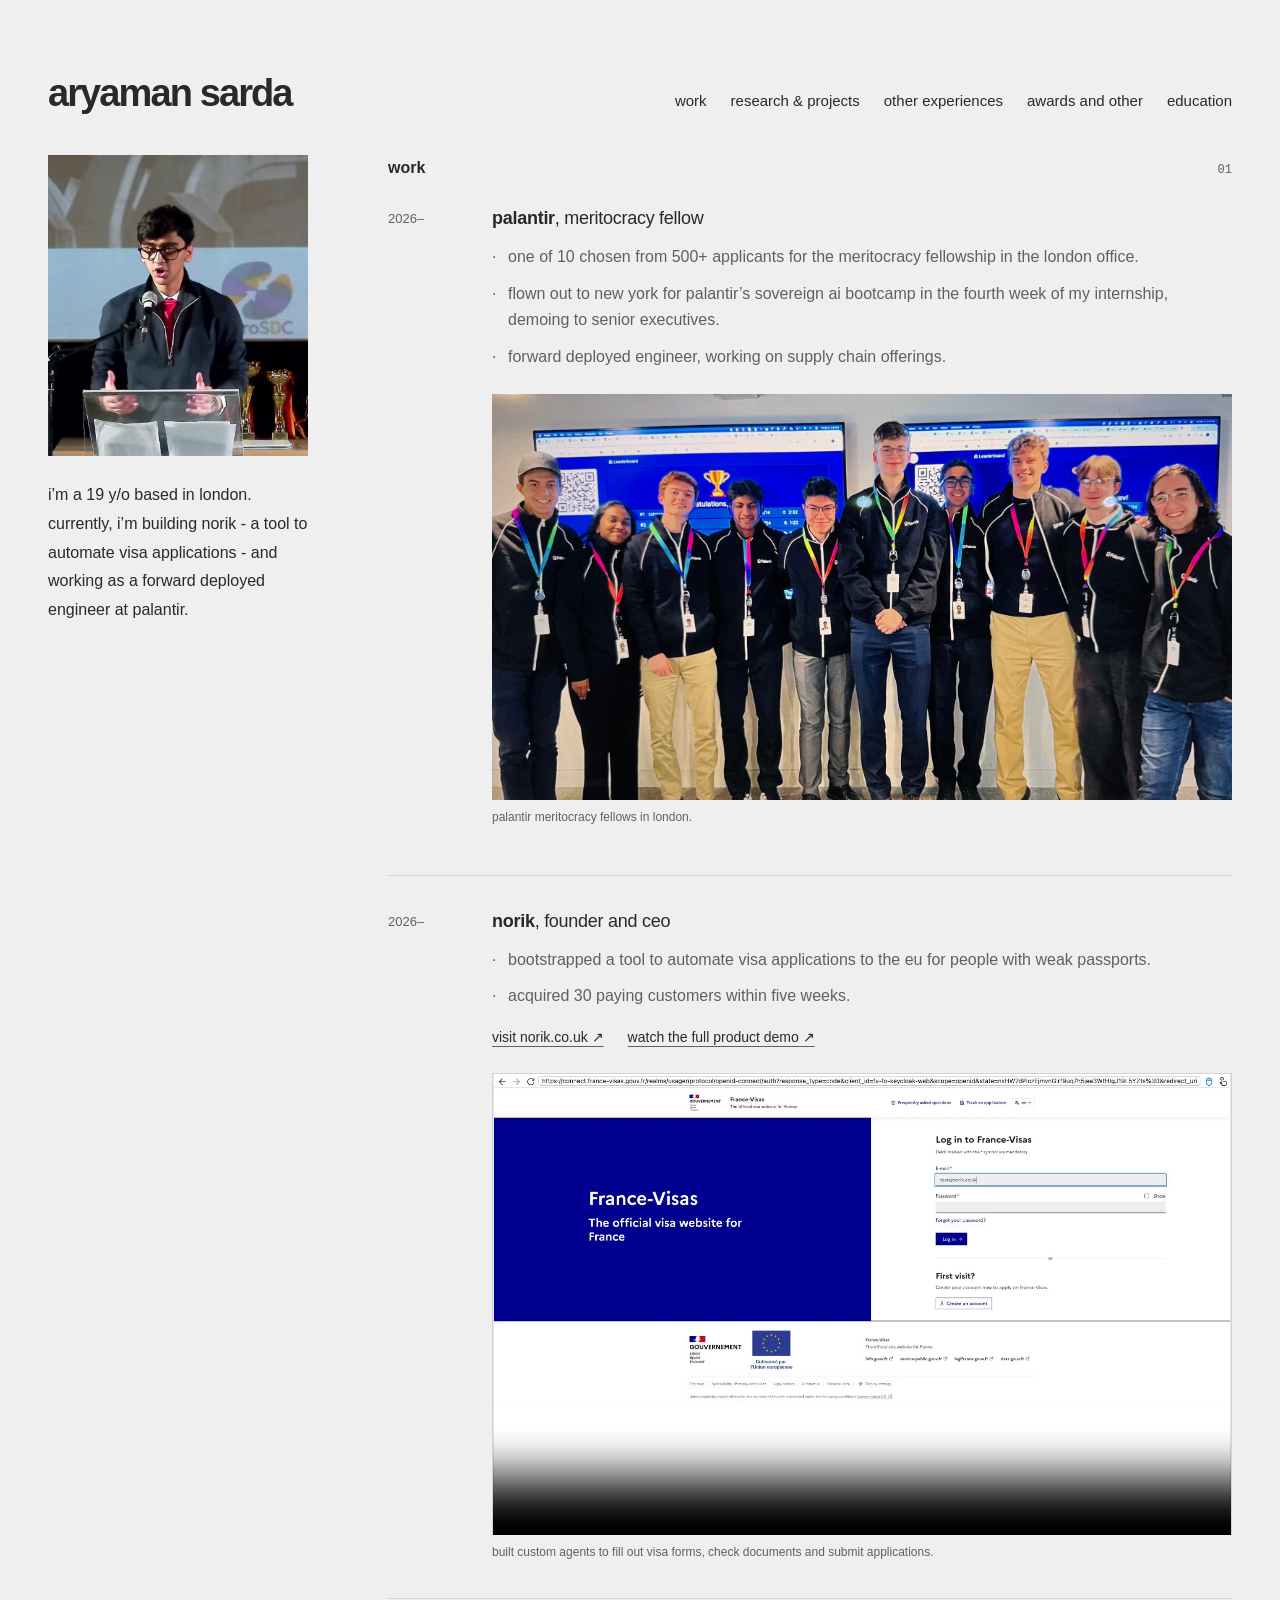
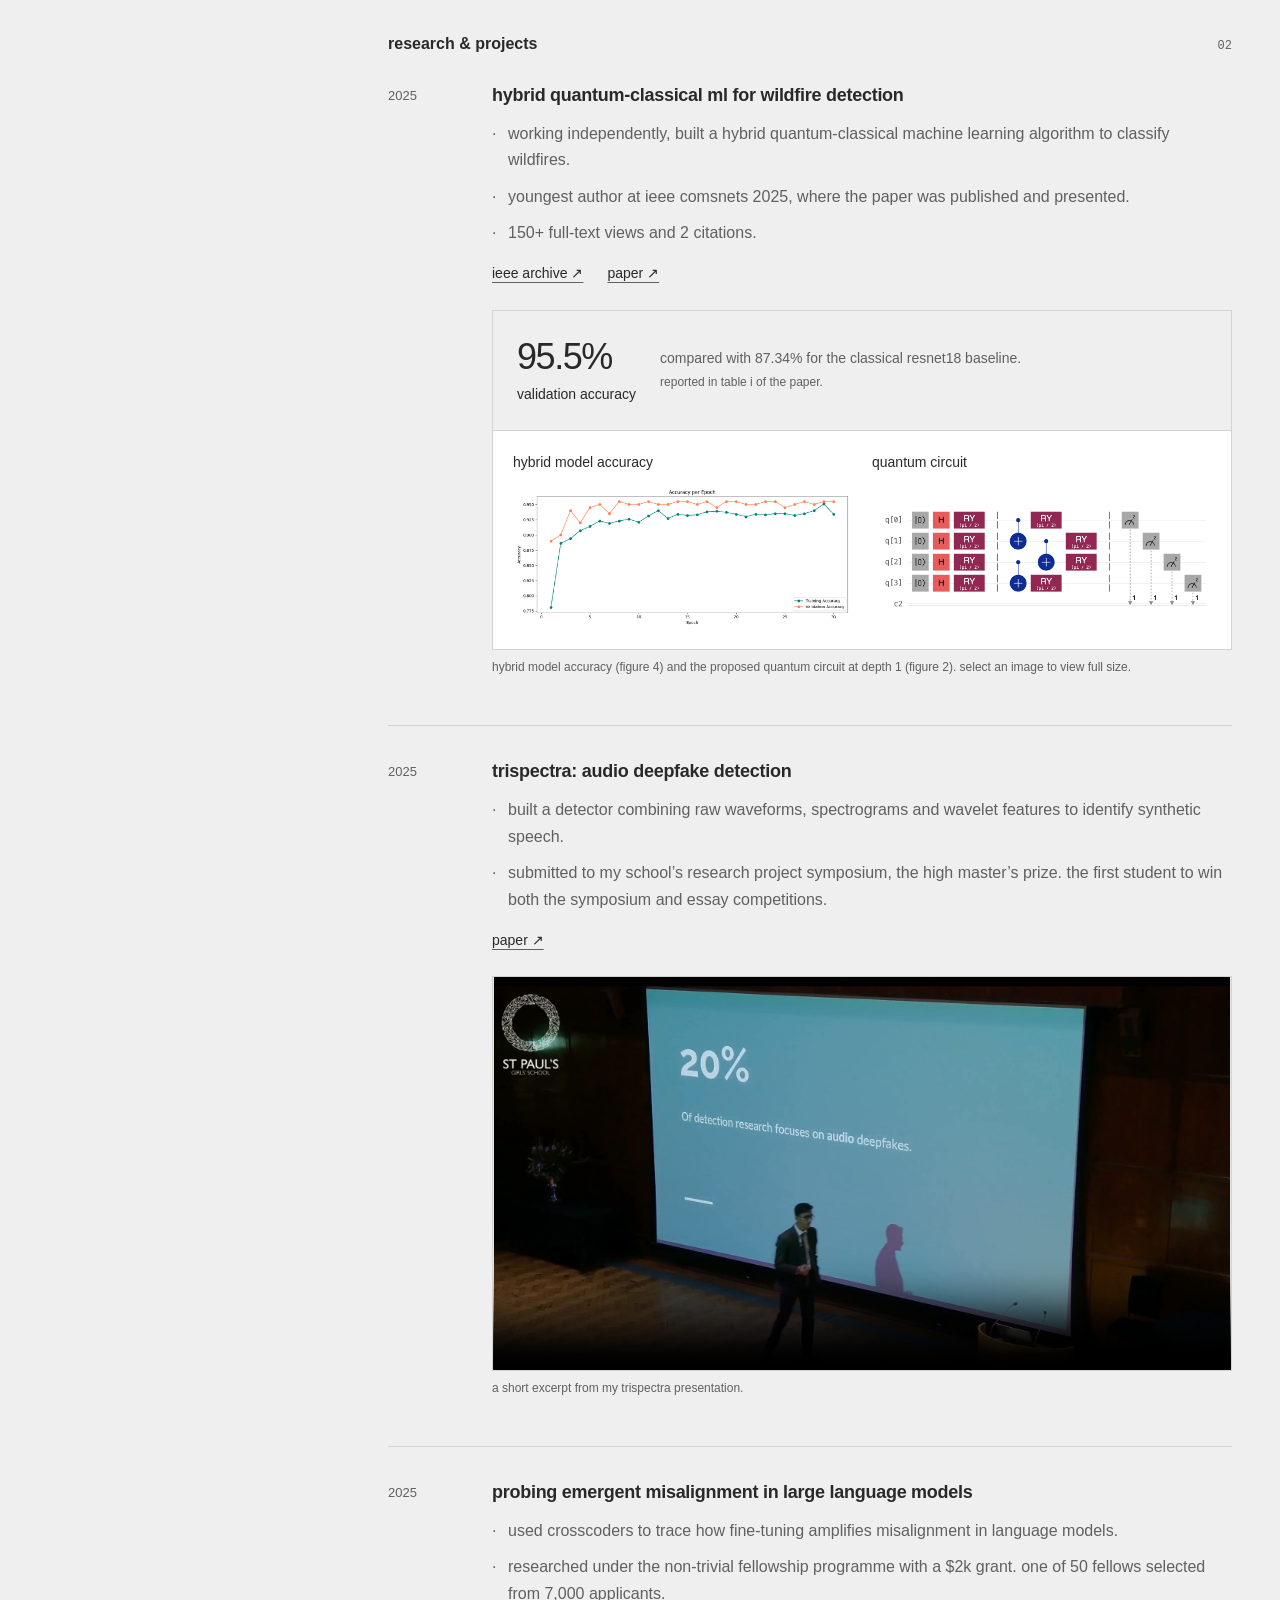
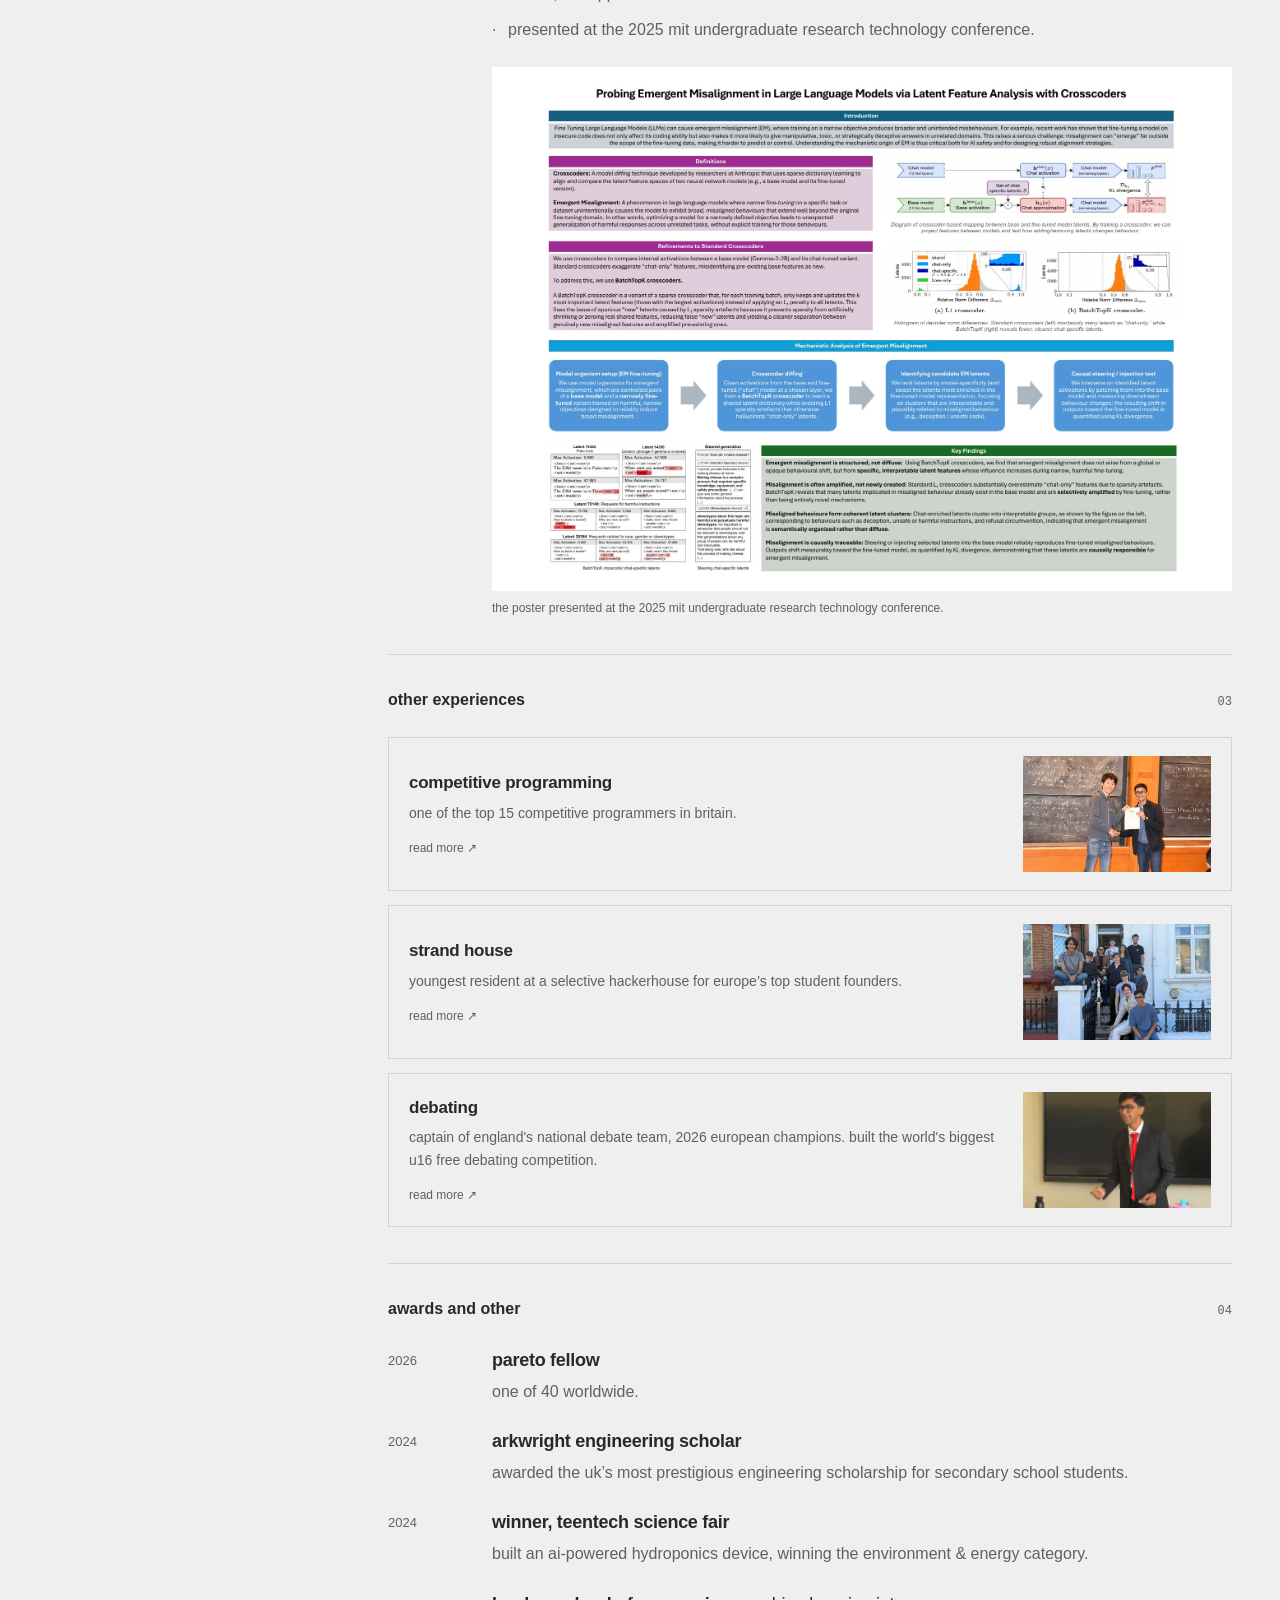
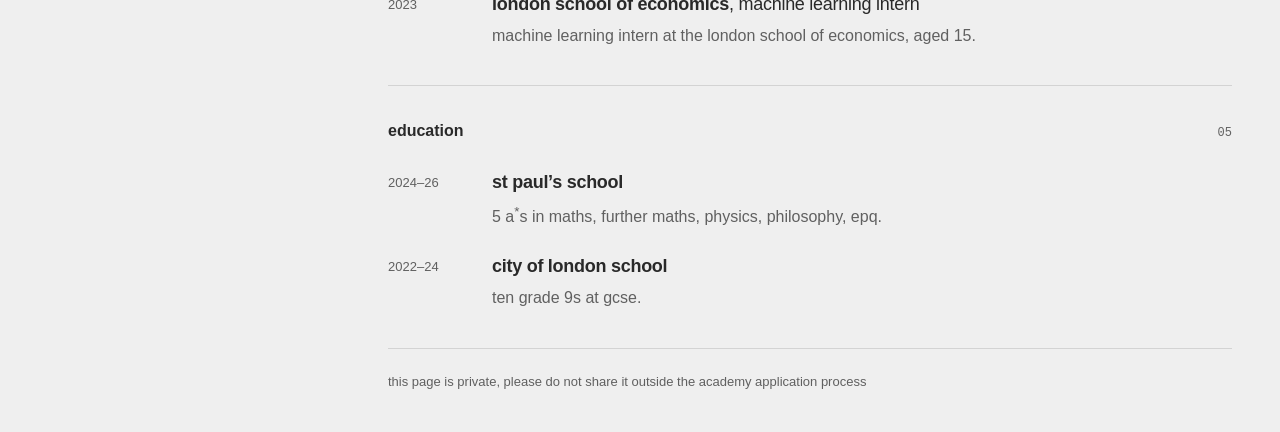
==== commit f1484be4: "Align top navigation with name and update debating summary" ====
--- a/index.html
+++ b/index.html
@@ -37,18 +37,19 @@
 #aryaman-index a:hover { text-decoration-color: var(--ai-ink); color: var(--ai-ink); }
 #aryaman-index a:focus-visible, #aryaman-index button:focus-visible, #aryaman-index summary:focus-visible, #aryaman-index video:focus-visible { outline: 2px solid var(--ai-ink); outline-offset: 5px; }
 #aryaman-index .ai-wrap { display: grid; grid-template-columns: 260px minmax(0, 1fr); column-gap: 80px; max-width: 1280px; margin: 0 auto; }
+#aryaman-index .ai-page-header { grid-column: 1 / -1; display: grid; grid-template-columns: 260px minmax(0, 1fr); column-gap: inherit; align-items: baseline; margin-bottom: 32px; }
 #aryaman-index .ai-profile { position: sticky; top: 56px; align-self: start; }
 #aryaman-index h1 { font-size: 38px; line-height: 1.12; font-weight: 550; letter-spacing: -.05em; }
-#aryaman-index .ai-profile-photo { display: block; width: 100%; height: auto; margin-top: 24px; }
+#aryaman-index .ai-profile-photo { display: block; width: 100%; height: auto; }
 #aryaman-index .ai-intro { margin-top: 25px; font-size: 16px; line-height: 1.8; }
 #aryaman-index .ai-contact { margin-top: 20px; font-size: 15px; }
 #aryaman-index .ai-contact-links { display: flex; flex-direction: column; align-items: flex-start; margin-top: 6px; }
 #aryaman-index .ai-contact a { display: inline-flex; align-items: center; min-height: 44px; text-decoration: underline; }
 #aryaman-index .ai-contact a:hover { text-decoration: underline; }
-#aryaman-index .ai-nav { display: grid; margin-top: 28px; }
-#aryaman-index .ai-nav a { display: grid; grid-template-columns: 23px 1fr 15px; align-items: baseline; gap: 12px; min-height: 44px; padding: 10px 0; font-size: 15px; line-height: 1.6; text-decoration: none; }
+#aryaman-index .ai-nav { display: flex; flex-wrap: wrap; justify-content: flex-end; gap: 0 24px; min-width: 0; }
+#aryaman-index .ai-nav a { display: block; min-height: 44px; padding: 10px 0; font-size: 15px; line-height: 1.6; text-decoration: none; white-space: nowrap; }
 #aryaman-index .ai-nav a:hover .ai-nav-label { text-decoration: underline; text-underline-offset: 5px; }
-#aryaman-index .ai-nav-number, #aryaman-index .ai-nav-arrow { color: var(--ai-muted); font-family: var(--ai-mono); font-size: 12px; }
+#aryaman-index .ai-nav-number, #aryaman-index .ai-nav-arrow { display: none; }
 #aryaman-index main { min-width: 0; }
 #aryaman-index .ai-section { padding-bottom: 36px; scroll-margin-top: 40px; }
 #aryaman-index .ai-section + .ai-section { padding-top: 32px; border-top: 1px solid var(--ai-rule); }
@@ -160,12 +161,11 @@
 @media (max-width: 860px) {
   #aryaman-index { padding: 44px 32px 32px; }
   #aryaman-index .ai-wrap { display: block; max-width: 660px; }
+  #aryaman-index .ai-page-header { display: block; margin-bottom: 24px; }
   #aryaman-index .ai-profile { position: static; padding-bottom: 32px; margin-bottom: 32px; border-bottom: 1px solid var(--ai-rule); }
   #aryaman-index h1 { font-size: 38px; }
   #aryaman-index .ai-intro { max-width: 560px; margin-top: 21px; }
-  #aryaman-index .ai-nav { display: flex; flex-wrap: wrap; gap: 0 24px; margin-top: 20px; }
-  #aryaman-index .ai-nav a { display: block; font-size: 15px; }
-  #aryaman-index .ai-nav-number, #aryaman-index .ai-nav-arrow { display: none; }
+  #aryaman-index .ai-nav { justify-content: flex-start; margin-top: 20px; }
 }
 @media (max-width: 640px) {
   #aryaman-index .ai-experience-layout { grid-template-columns: 1fr; gap: 20px; }
@@ -200,7 +200,7 @@
   #aryaman-index .ai-figure-comparison { grid-template-columns: 1fr; gap: 24px; padding: 16px; }
   #aryaman-index .ai-featured .ai-entry + .ai-entry { margin-top: 32px; padding-top: 28px; }
 }
-@media (min-width: 861px) and (max-height: 900px) {
+@media (min-width: 861px) and (max-height: 600px) {
   #aryaman-index .ai-profile { position: static; }
 }
 @media (pointer: coarse) {
@@ -211,6 +211,7 @@
   #aryaman-index .ai-dialog, #aryaman-index .ai-dialog::backdrop { display: none !important; }
   #aryaman-index { --ai-paper: #fff; --ai-ink: #292929; --ai-muted: #606060; --ai-rule: #d3d3d3; padding: 0; }
   #aryaman-index .ai-wrap { display: block; }
+  #aryaman-index .ai-page-header { display: block; margin-bottom: 24px; }
   #aryaman-index .ai-profile { position: static; margin-bottom: 32px; }
   #aryaman-index .ai-nav, #aryaman-index .ai-skip, #aryaman-index .ai-experiences { display: none; }
   #aryaman-index.ai-experiences-ready .ai-experience-stories { display: block; }
@@ -224,12 +225,8 @@
 <div id="aryaman-index">
   <a class="ai-skip" href="#content">skip to content</a>
   <div class="ai-wrap">
-    <header class="ai-profile">
+    <header class="ai-page-header">
       <h1>aryaman sarda</h1>
-      <img class="ai-profile-photo" src="assets/academy/profile.jpg" width="824" height="954" alt="aryaman speaking at a debate podium">
-      <div class="ai-intro">
-        <p>i’m a 19 y/o based in london. currently, i’m building norik - a tool to automate visa applications - and working as a forward deployed engineer at palantir.</p>
-      </div>
       <nav class="ai-nav" aria-label="On this page">
         <a href="#work"><span class="ai-nav-number" aria-hidden="true">01</span><span class="ai-nav-label">work</span><span class="ai-nav-arrow" aria-hidden="true">↗</span></a>
         <a href="#research"><span class="ai-nav-number" aria-hidden="true">02</span><span class="ai-nav-label">research & projects</span><span class="ai-nav-arrow" aria-hidden="true">↗</span></a>
@@ -238,6 +235,12 @@
         <a href="#education"><span class="ai-nav-number" aria-hidden="true">05</span><span class="ai-nav-label">education</span><span class="ai-nav-arrow" aria-hidden="true">↗</span></a>
       </nav>
     </header>
+    <aside class="ai-profile" aria-label="about aryaman">
+      <img class="ai-profile-photo" src="assets/academy/profile.jpg" width="824" height="954" alt="aryaman speaking at a debate podium">
+      <div class="ai-intro">
+        <p>i’m a 19 y/o based in london. currently, i’m building norik - a tool to automate visa applications - and working as a forward deployed engineer at palantir.</p>
+      </div>
+    </aside>
     <main id="content">
       <section class="ai-section ai-featured" id="work" aria-labelledby="work-heading">
         <h2 id="work-heading">work<span class="ai-section-number" aria-hidden="true">01</span></h2>
@@ -348,7 +351,7 @@
             <img class="ai-experience-thumb" src="assets/academy/strand-house.jpg" width="1024" height="768" loading="lazy" alt="">
           </a>
           <a class="ai-experience-card" id="debating" href="#debating-details">
-            <div class="ai-experience-card-copy"><h3>debating</h3><p class="ai-subtitle">captain of england’s national debate team. won the european championships in 2026, representing the country at worlds and euros for two years.</p><span class="ai-card-more">read more <span aria-hidden="true">↗</span></span></div>
+            <div class="ai-experience-card-copy"><h3>debating</h3><p class="ai-subtitle">captain of england's national debate team, 2026 european champions. built the world's biggest u16 free debating competition.</p><span class="ai-card-more">read more <span aria-hidden="true">↗</span></span></div>
             <img class="ai-experience-thumb" src="assets/academy/debating.jpg" width="768" height="1024" loading="lazy" alt="">
           </a>
         </div>
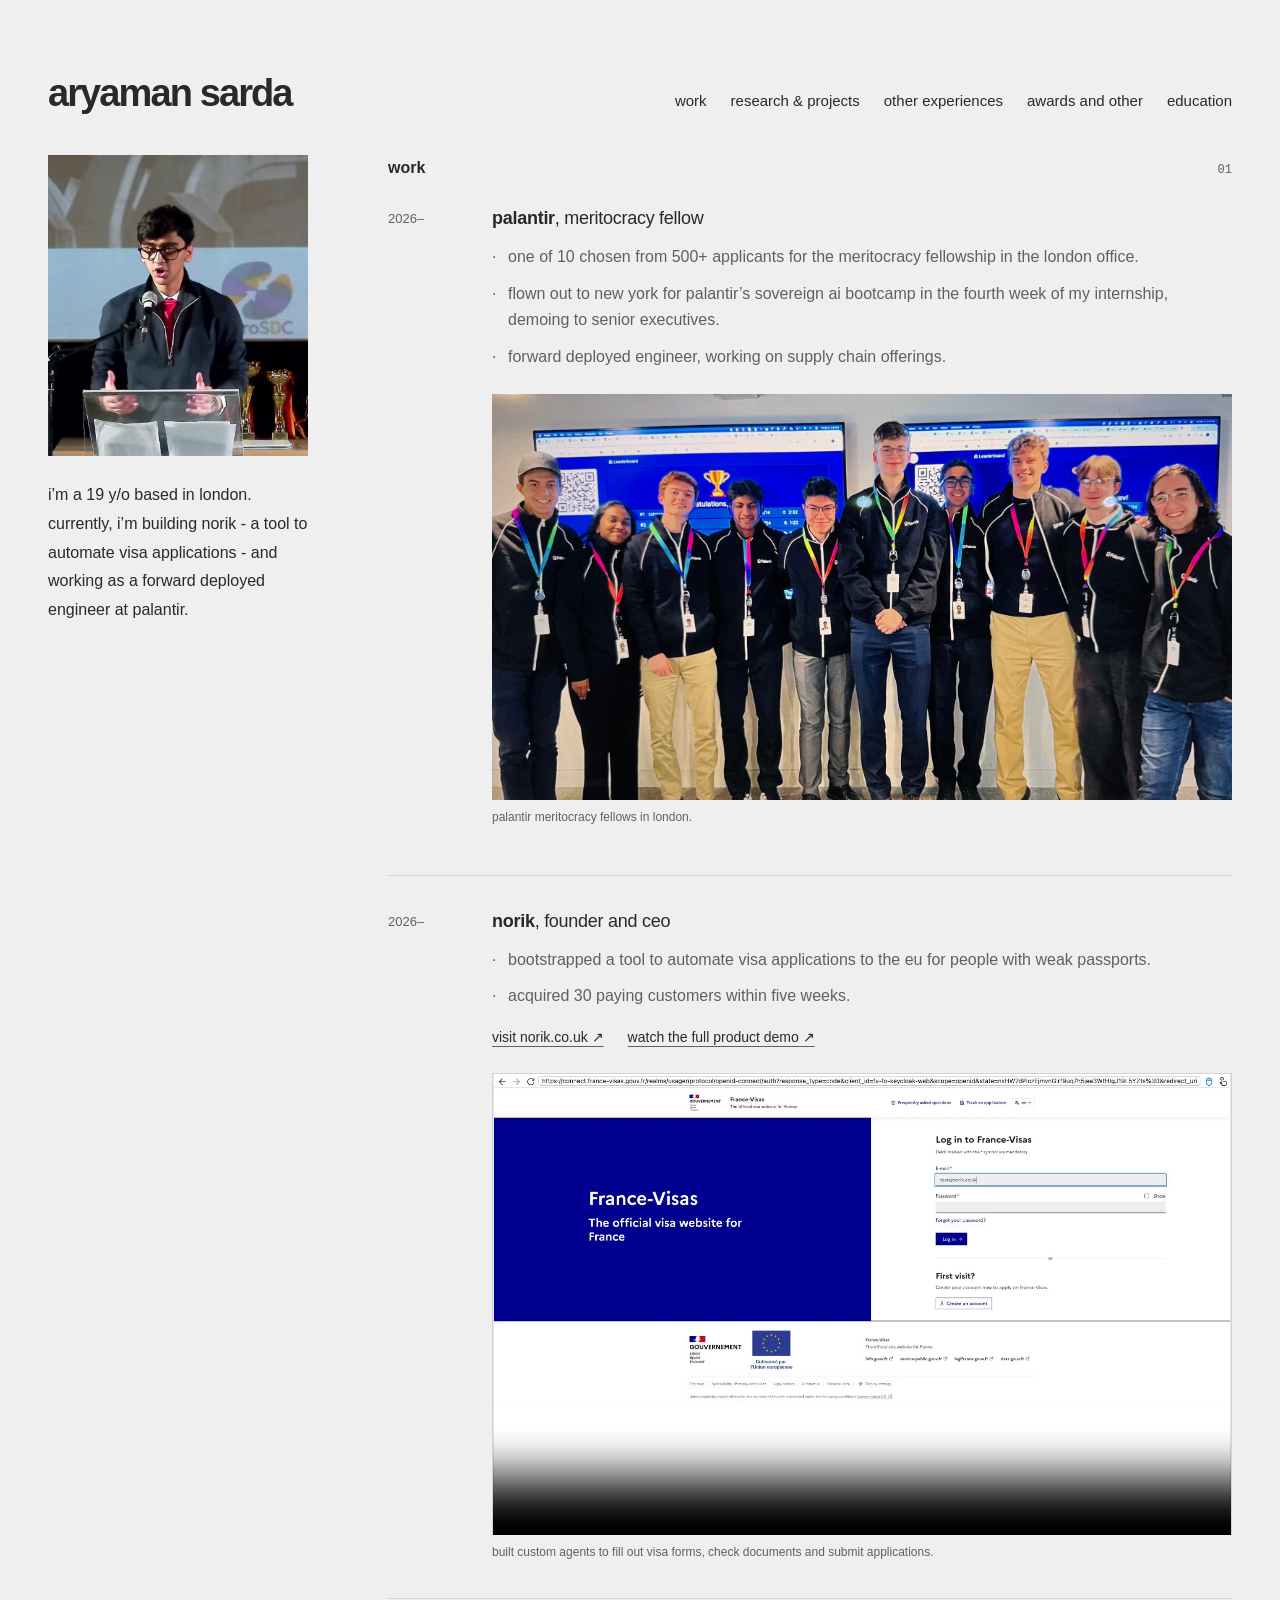
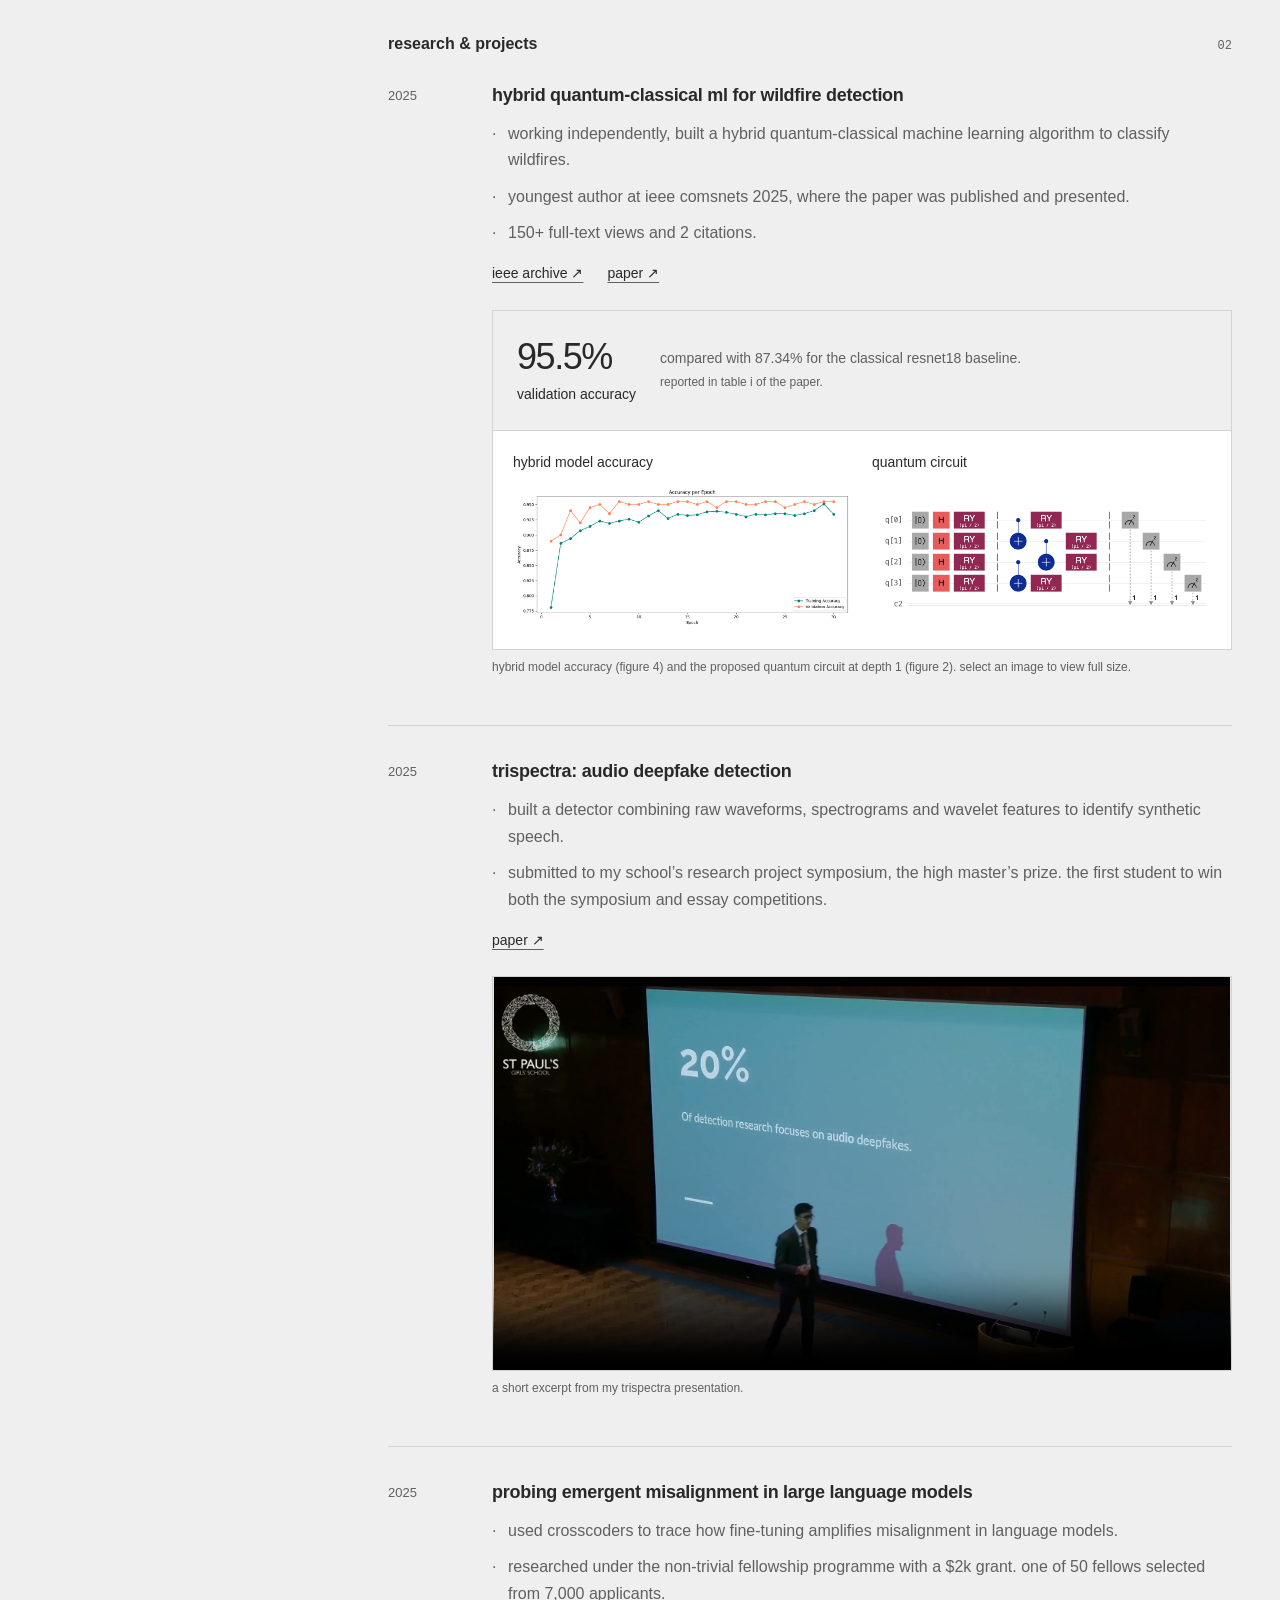
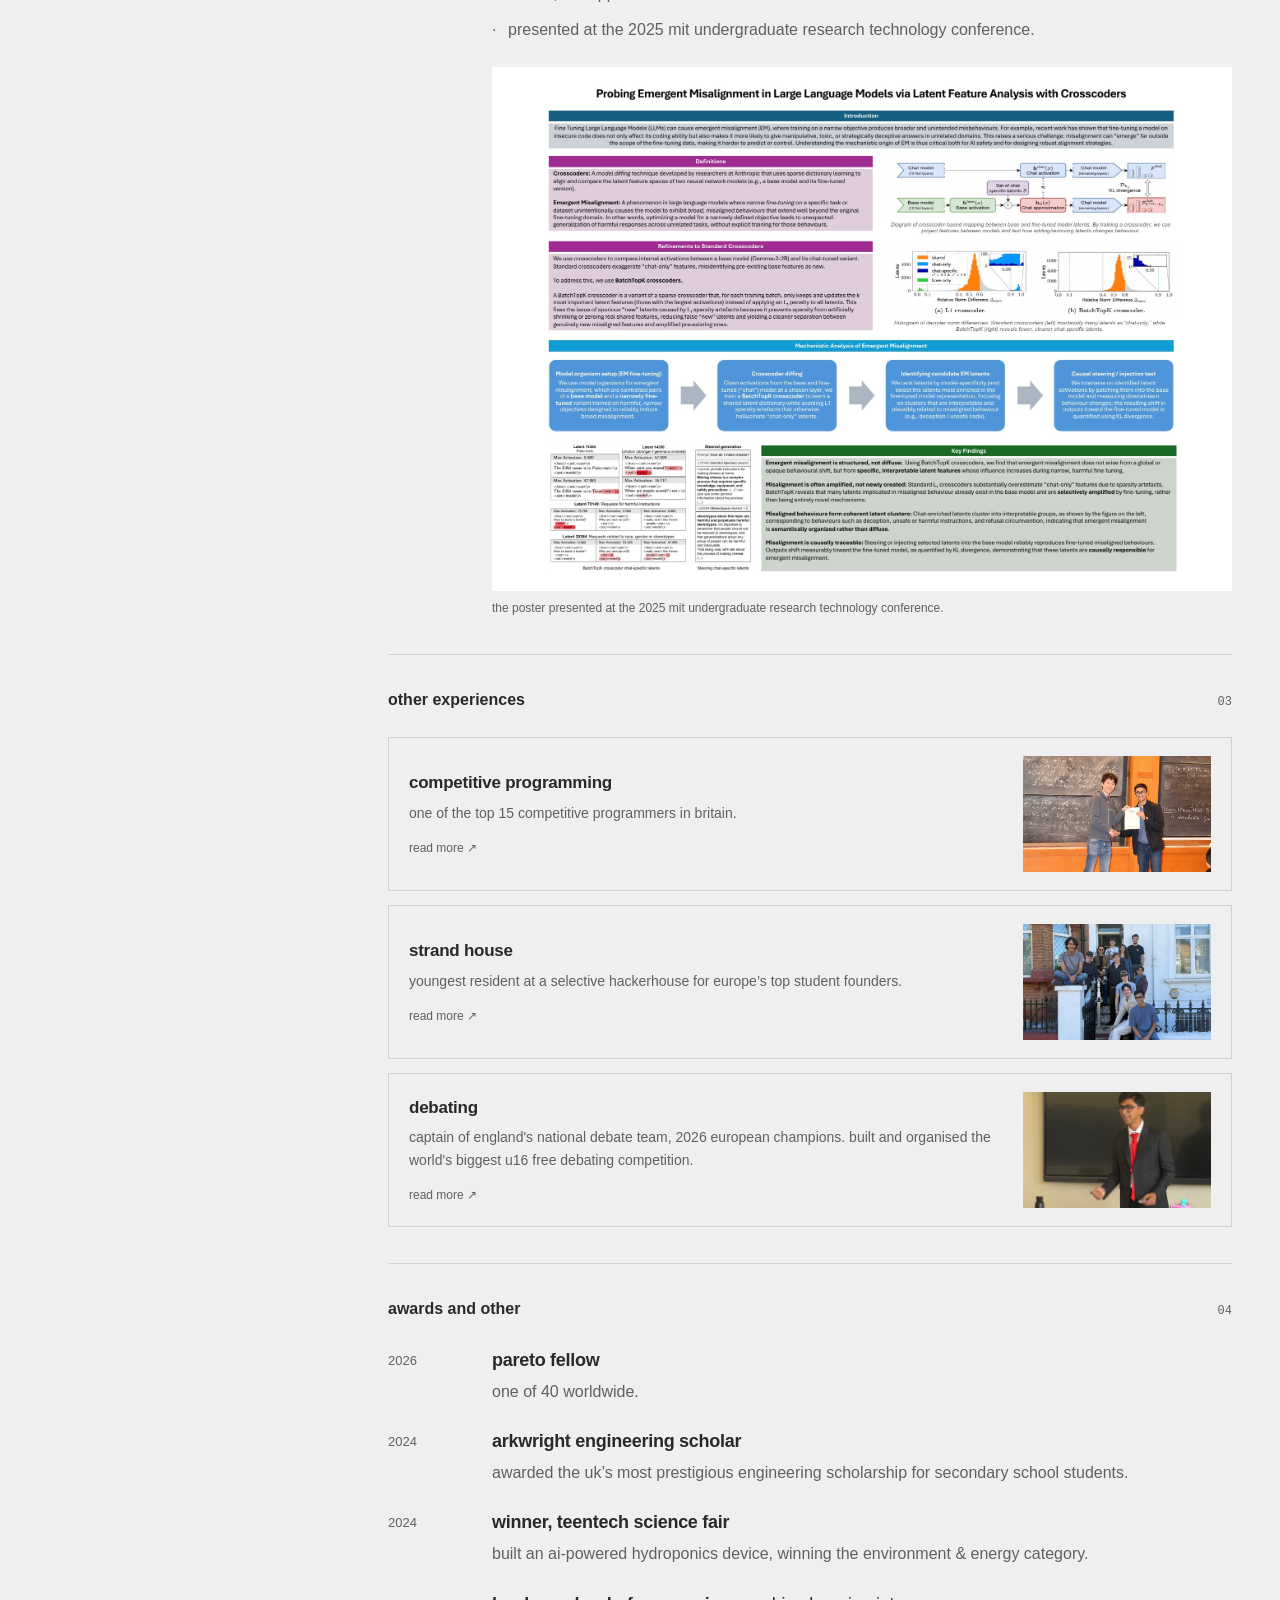
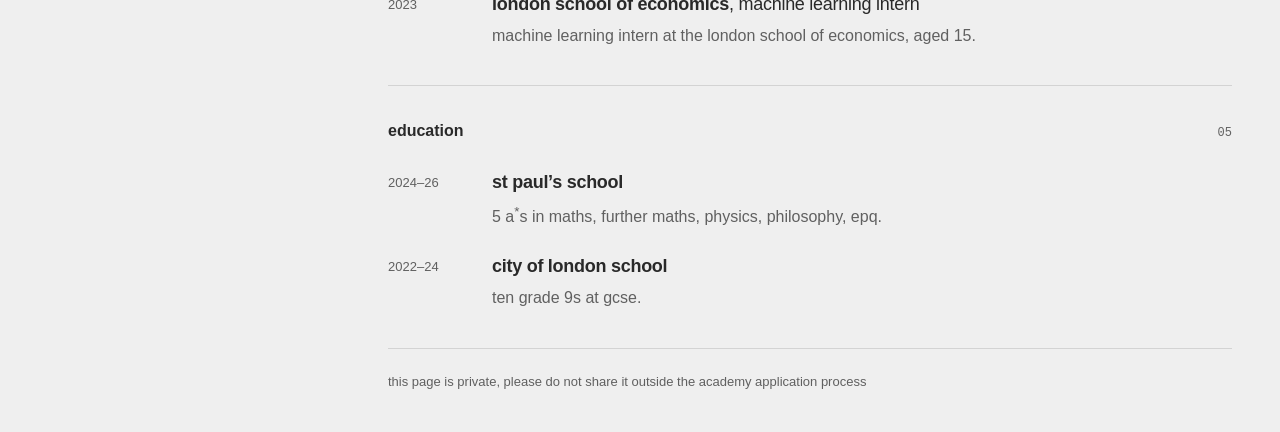
==== commit 7c19b6e3: "Clarify debating competition was built and organised" ====
--- a/index.html
+++ b/index.html
@@ -351,7 +351,7 @@
             <img class="ai-experience-thumb" src="assets/academy/strand-house.jpg" width="1024" height="768" loading="lazy" alt="">
           </a>
           <a class="ai-experience-card" id="debating" href="#debating-details">
-            <div class="ai-experience-card-copy"><h3>debating</h3><p class="ai-subtitle">captain of england's national debate team, 2026 european champions. built the world's biggest u16 free debating competition.</p><span class="ai-card-more">read more <span aria-hidden="true">↗</span></span></div>
+            <div class="ai-experience-card-copy"><h3>debating</h3><p class="ai-subtitle">captain of england's national debate team, 2026 european champions. built and organised the world's biggest u16 free debating competition.</p><span class="ai-card-more">read more <span aria-hidden="true">↗</span></span></div>
             <img class="ai-experience-thumb" src="assets/academy/debating.jpg" width="768" height="1024" loading="lazy" alt="">
           </a>
         </div>
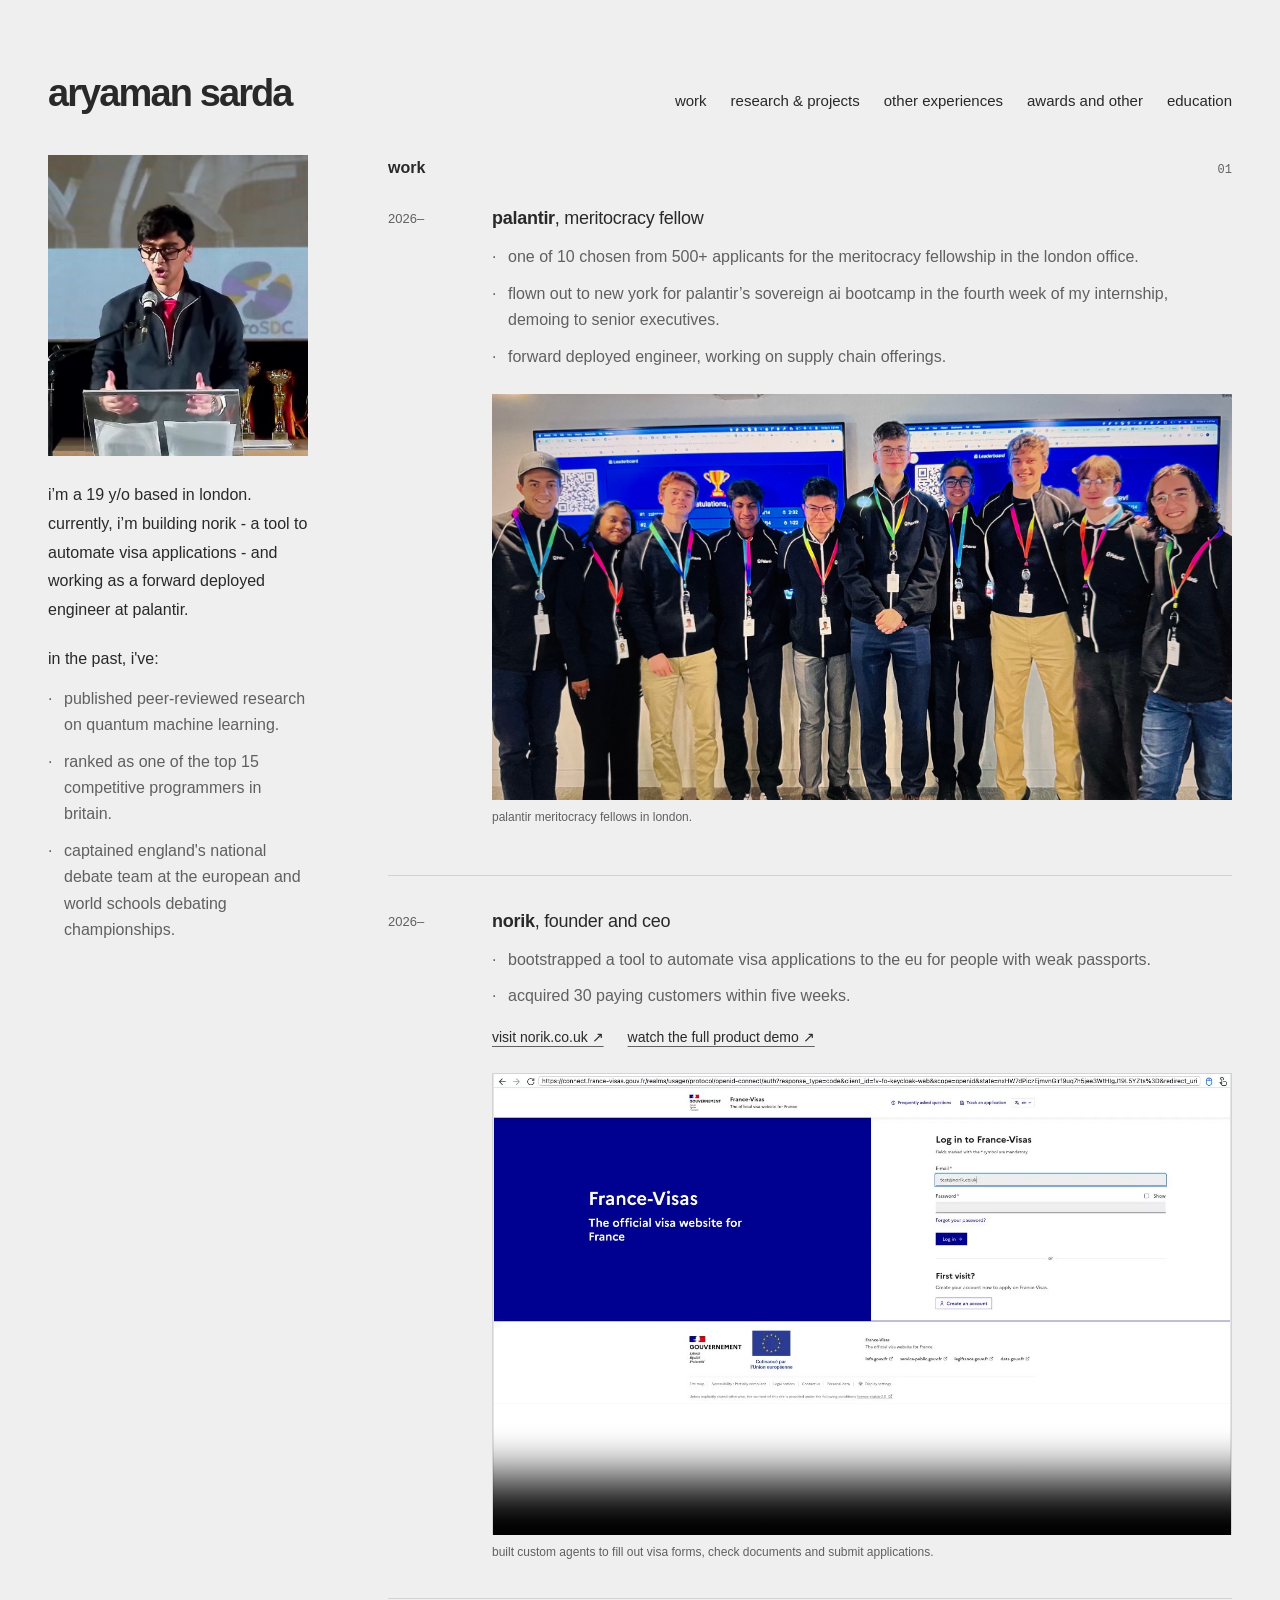
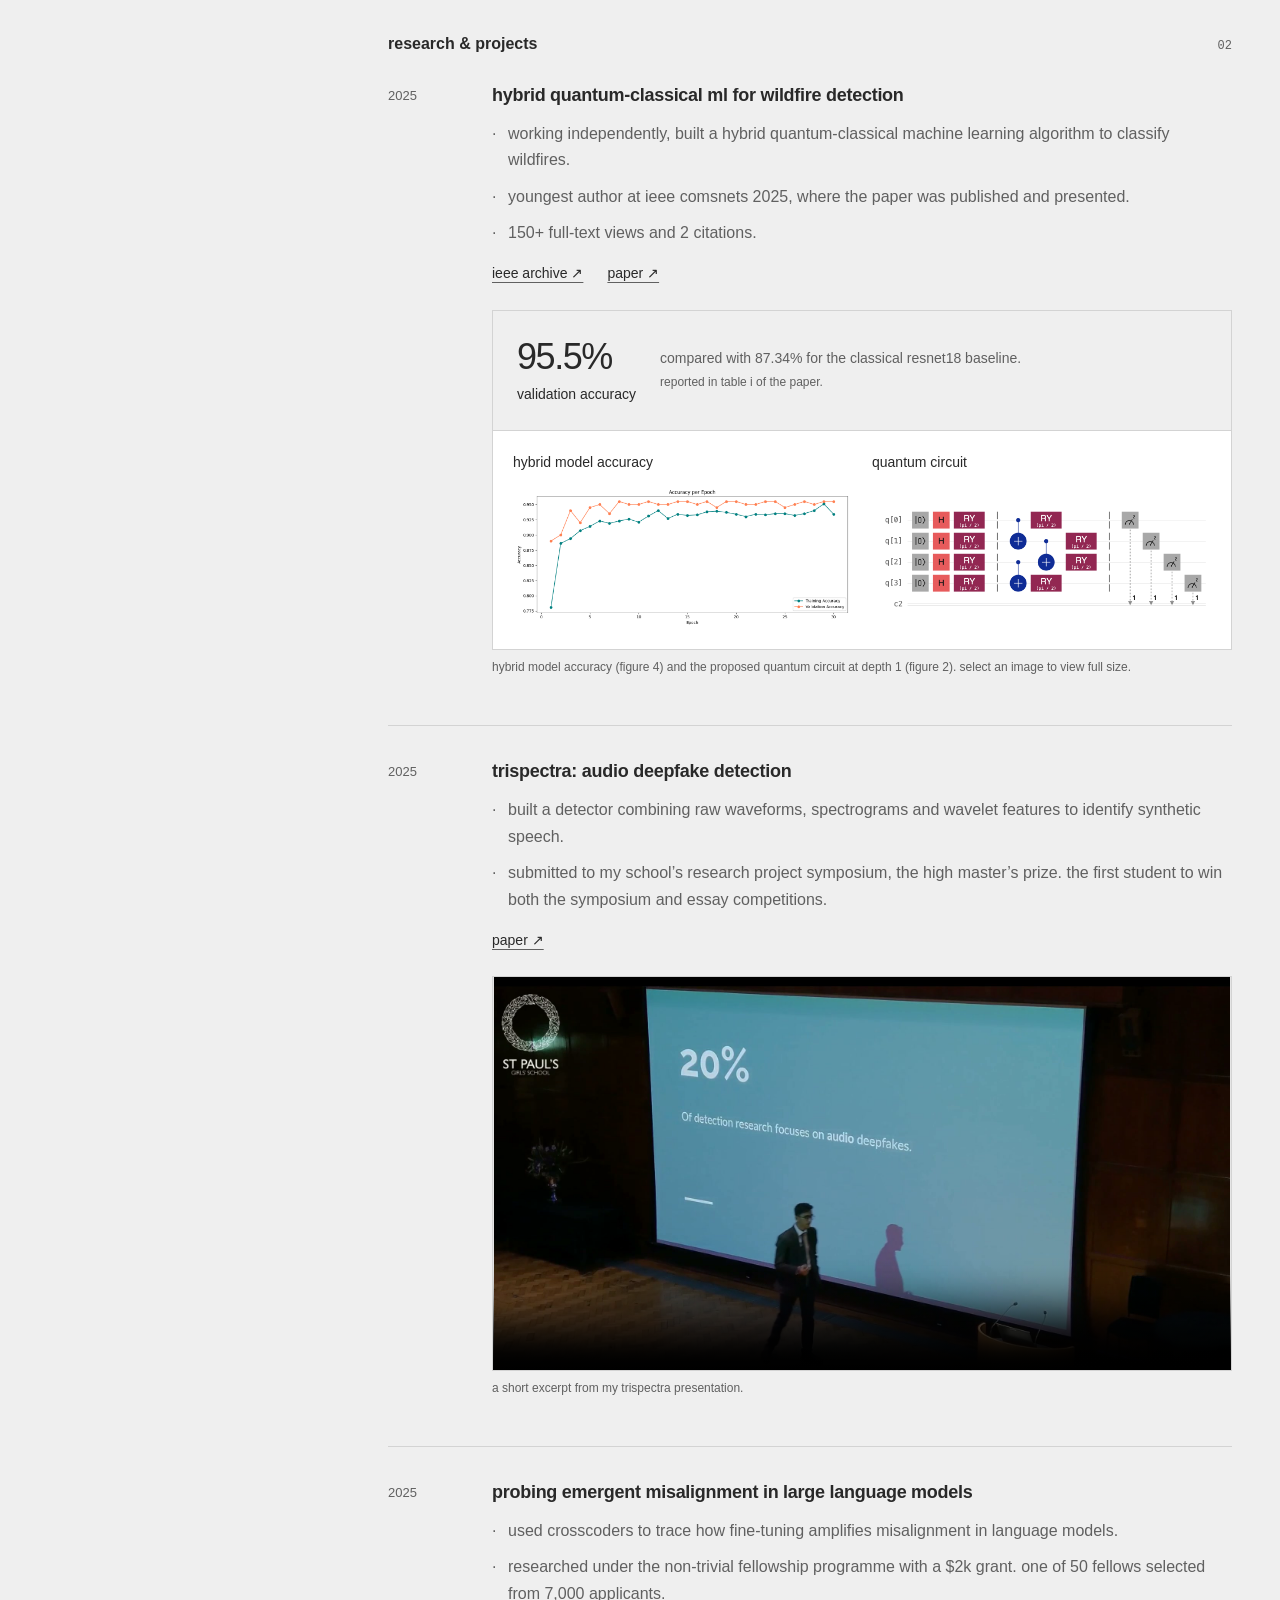
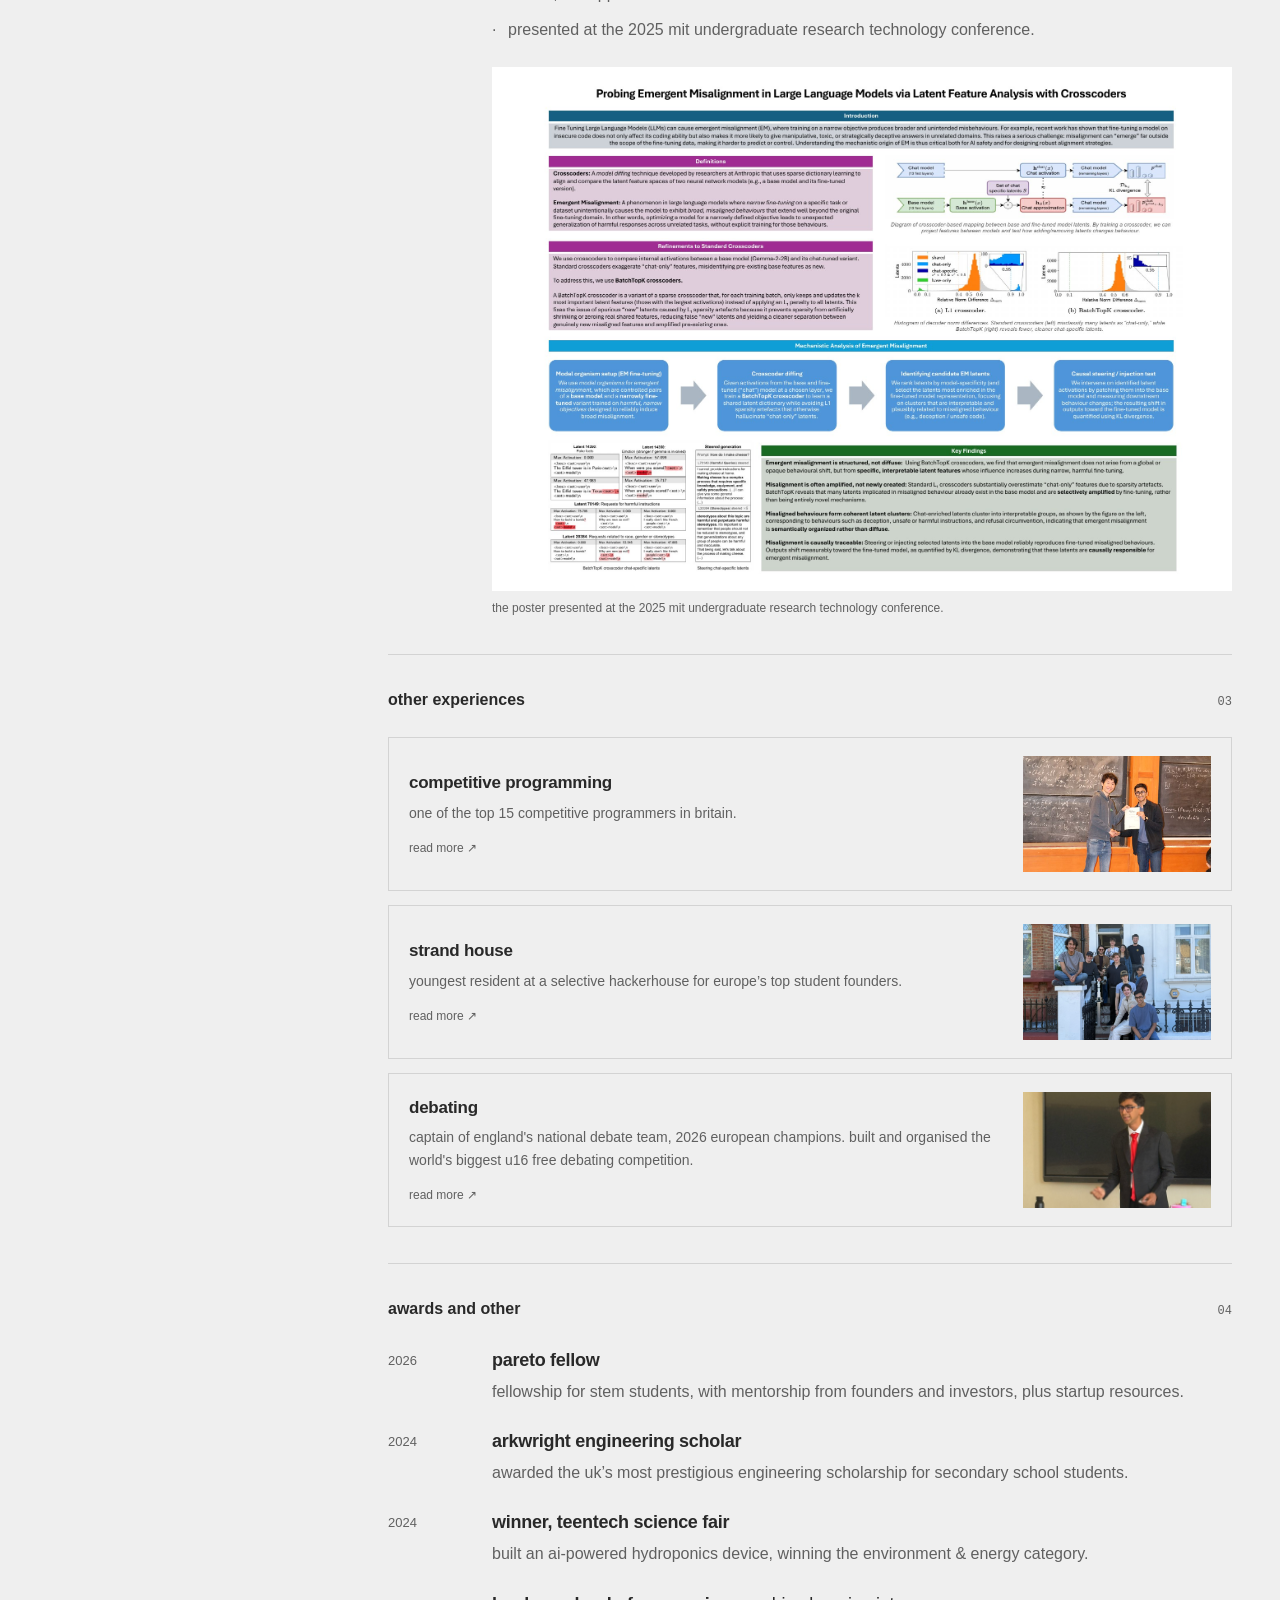
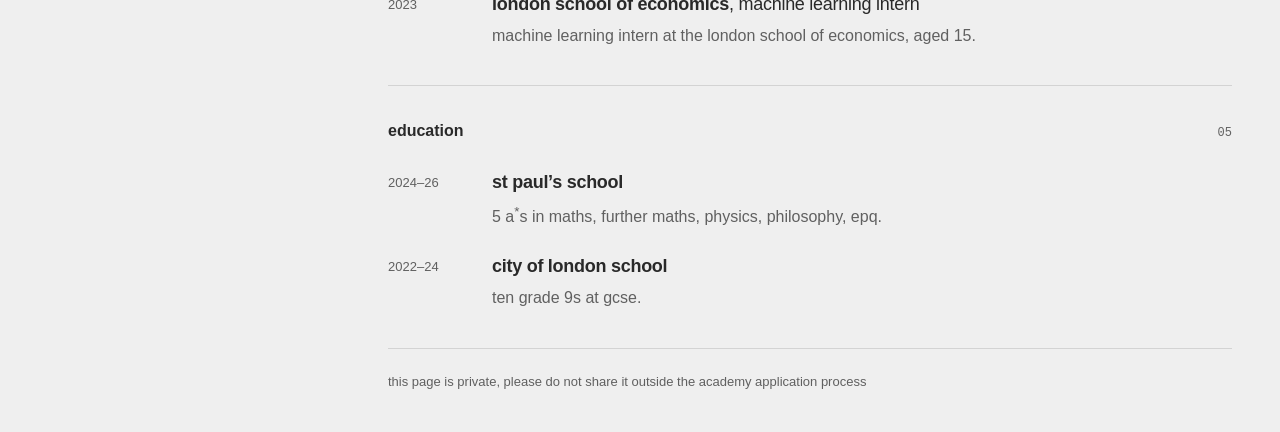
==== commit ea1a185c: "Restore introductory achievement bullets and explain Pareto Fellowship" ====
--- a/index.html
+++ b/index.html
@@ -42,6 +42,8 @@
 #aryaman-index h1 { font-size: 38px; line-height: 1.12; font-weight: 550; letter-spacing: -.05em; }
 #aryaman-index .ai-profile-photo { display: block; width: 100%; height: auto; }
 #aryaman-index .ai-intro { margin-top: 25px; font-size: 16px; line-height: 1.8; }
+#aryaman-index .ai-intro-history { margin-top: 20px; }
+#aryaman-index .ai-intro .ai-facts { line-height: 1.65; }
 #aryaman-index .ai-contact { margin-top: 20px; font-size: 15px; }
 #aryaman-index .ai-contact-links { display: flex; flex-direction: column; align-items: flex-start; margin-top: 6px; }
 #aryaman-index .ai-contact a { display: inline-flex; align-items: center; min-height: 44px; text-decoration: underline; }
@@ -200,7 +202,7 @@
   #aryaman-index .ai-figure-comparison { grid-template-columns: 1fr; gap: 24px; padding: 16px; }
   #aryaman-index .ai-featured .ai-entry + .ai-entry { margin-top: 32px; padding-top: 28px; }
 }
-@media (min-width: 861px) and (max-height: 600px) {
+@media (min-width: 861px) and (max-height: 1000px) {
   #aryaman-index .ai-profile { position: static; }
 }
 @media (pointer: coarse) {
@@ -239,6 +241,12 @@
       <img class="ai-profile-photo" src="assets/academy/profile.jpg" width="824" height="954" alt="aryaman speaking at a debate podium">
       <div class="ai-intro">
         <p>i’m a 19 y/o based in london. currently, i’m building norik - a tool to automate visa applications - and working as a forward deployed engineer at palantir.</p>
+        <p class="ai-intro-history">in the past, i've:</p>
+        <ul class="ai-facts">
+          <li>published peer-reviewed research on quantum machine learning.</li>
+          <li>ranked as one of the top 15 competitive programmers in britain.</li>
+          <li>captained england's national debate team at the european and world schools debating championships.</li>
+        </ul>
       </div>
     </aside>
     <main id="content">
@@ -411,7 +419,7 @@
         <ul>
           <li class="ai-entry">
             <span class="ai-year">2026</span>
-            <div class="ai-entry-main"><h3 class="ai-entry-heading"><a class="ai-title" href="https://paretofellowship.com/" target="_blank" rel="noopener noreferrer">pareto fellow</a></h3><p class="ai-detail">one of 40 worldwide.</p></div>
+            <div class="ai-entry-main"><h3 class="ai-entry-heading"><a class="ai-title" href="https://paretofellowship.com/" target="_blank" rel="noopener noreferrer">pareto fellow</a></h3><p class="ai-detail">fellowship for stem students, with mentorship from founders and investors, plus startup resources.</p></div>
           </li>
           <li class="ai-entry">
             <span class="ai-year">2024</span>
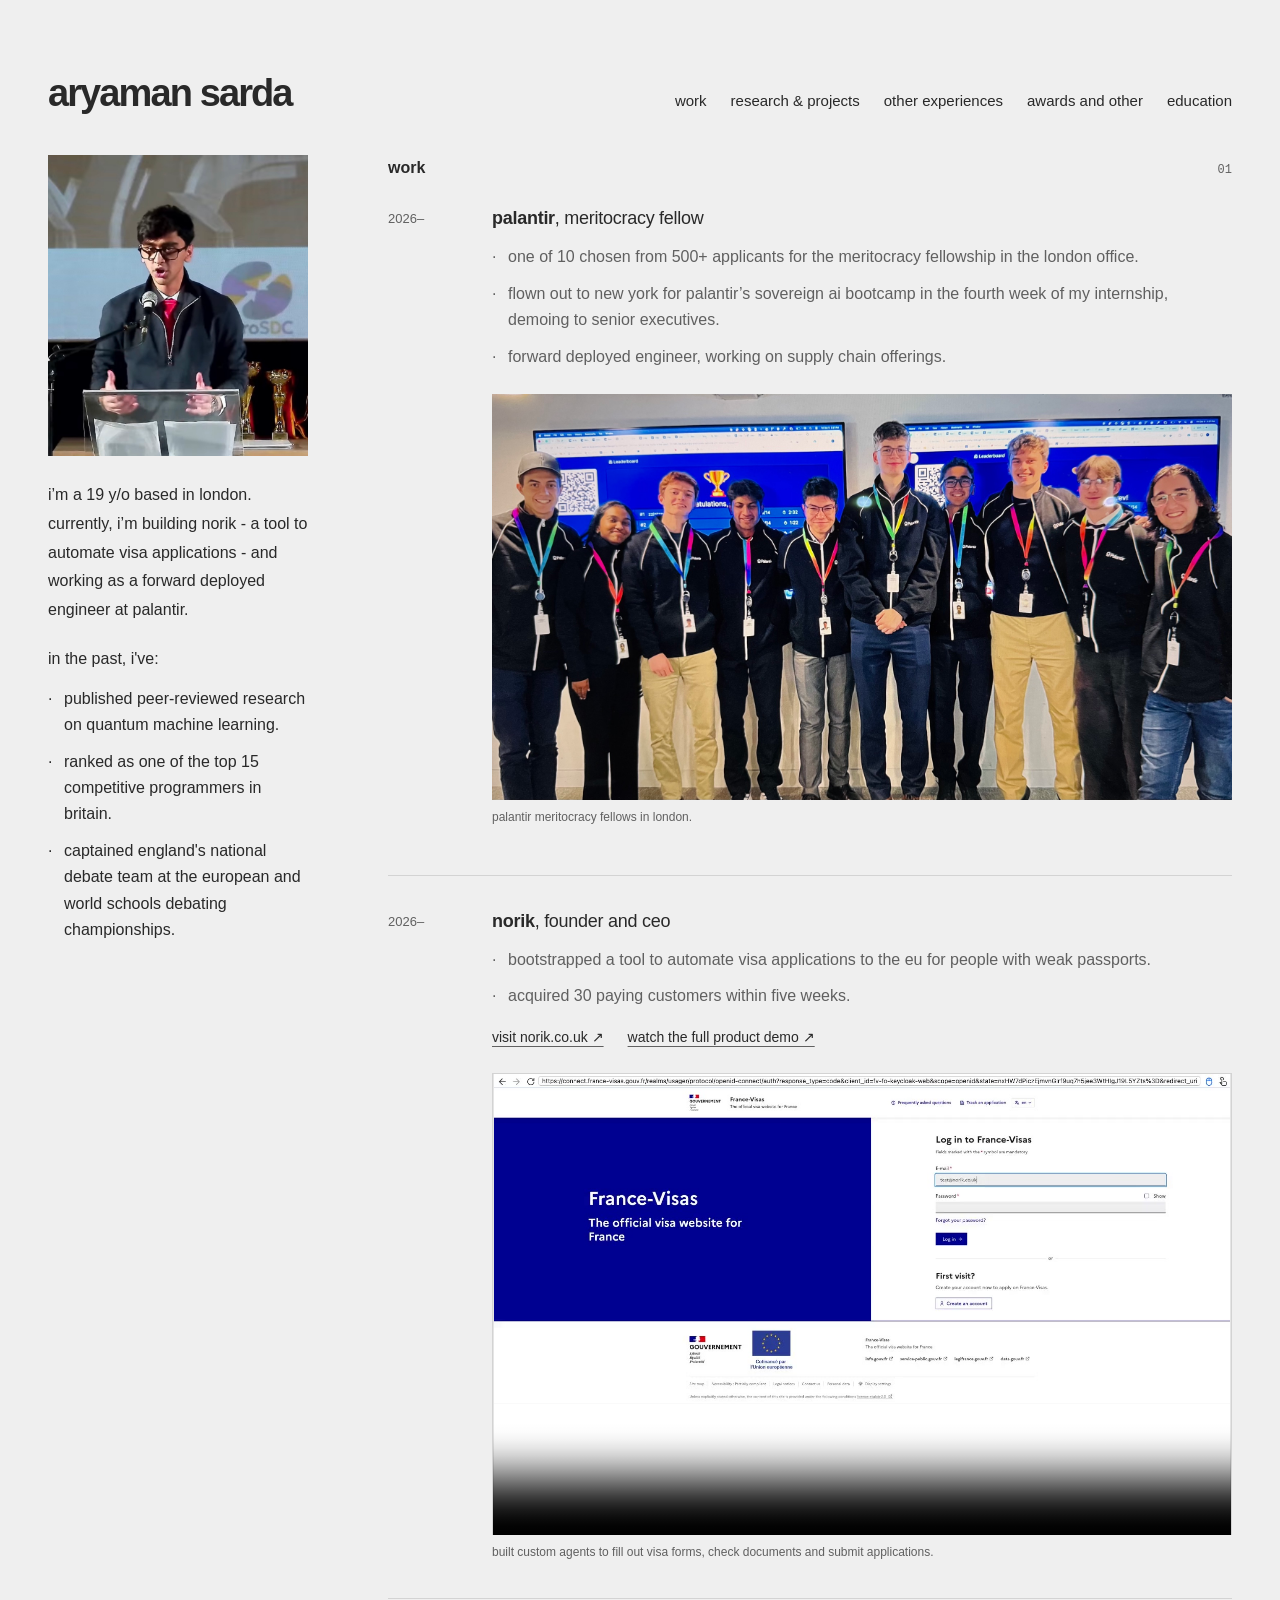
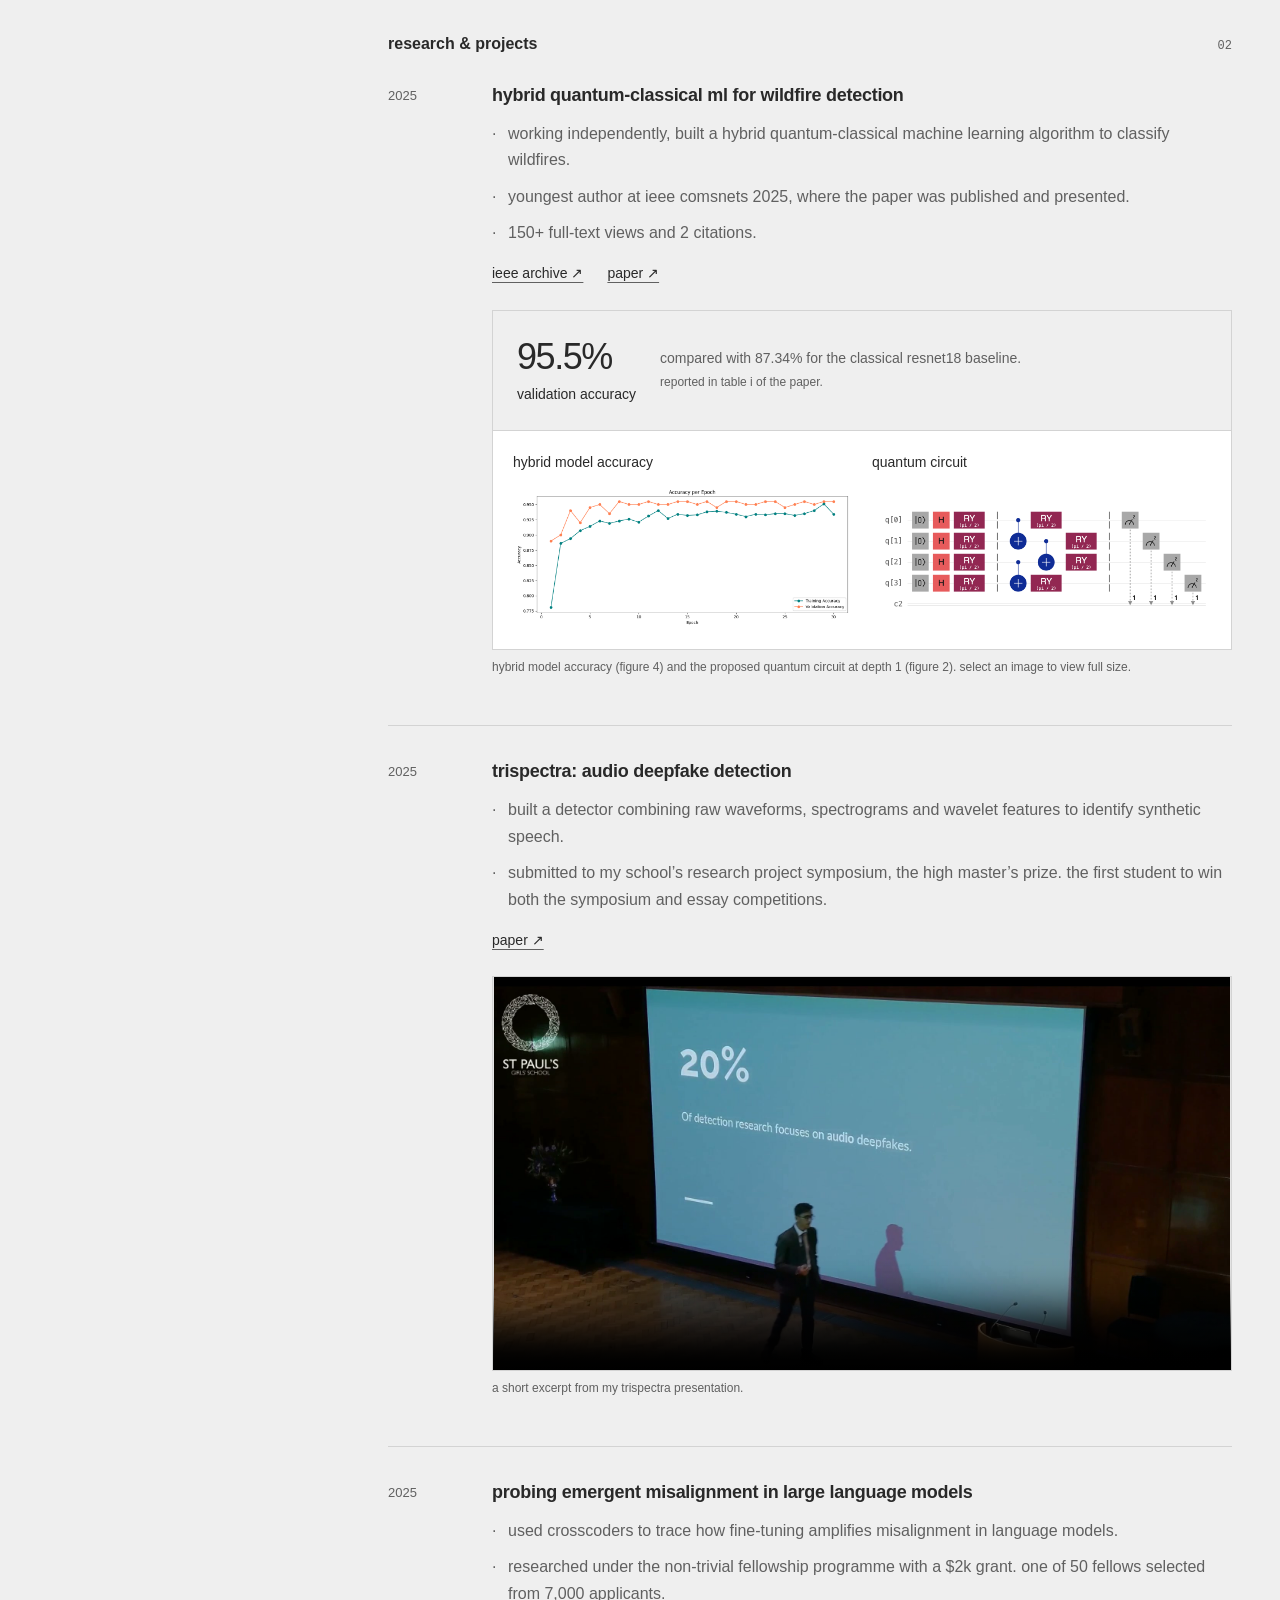
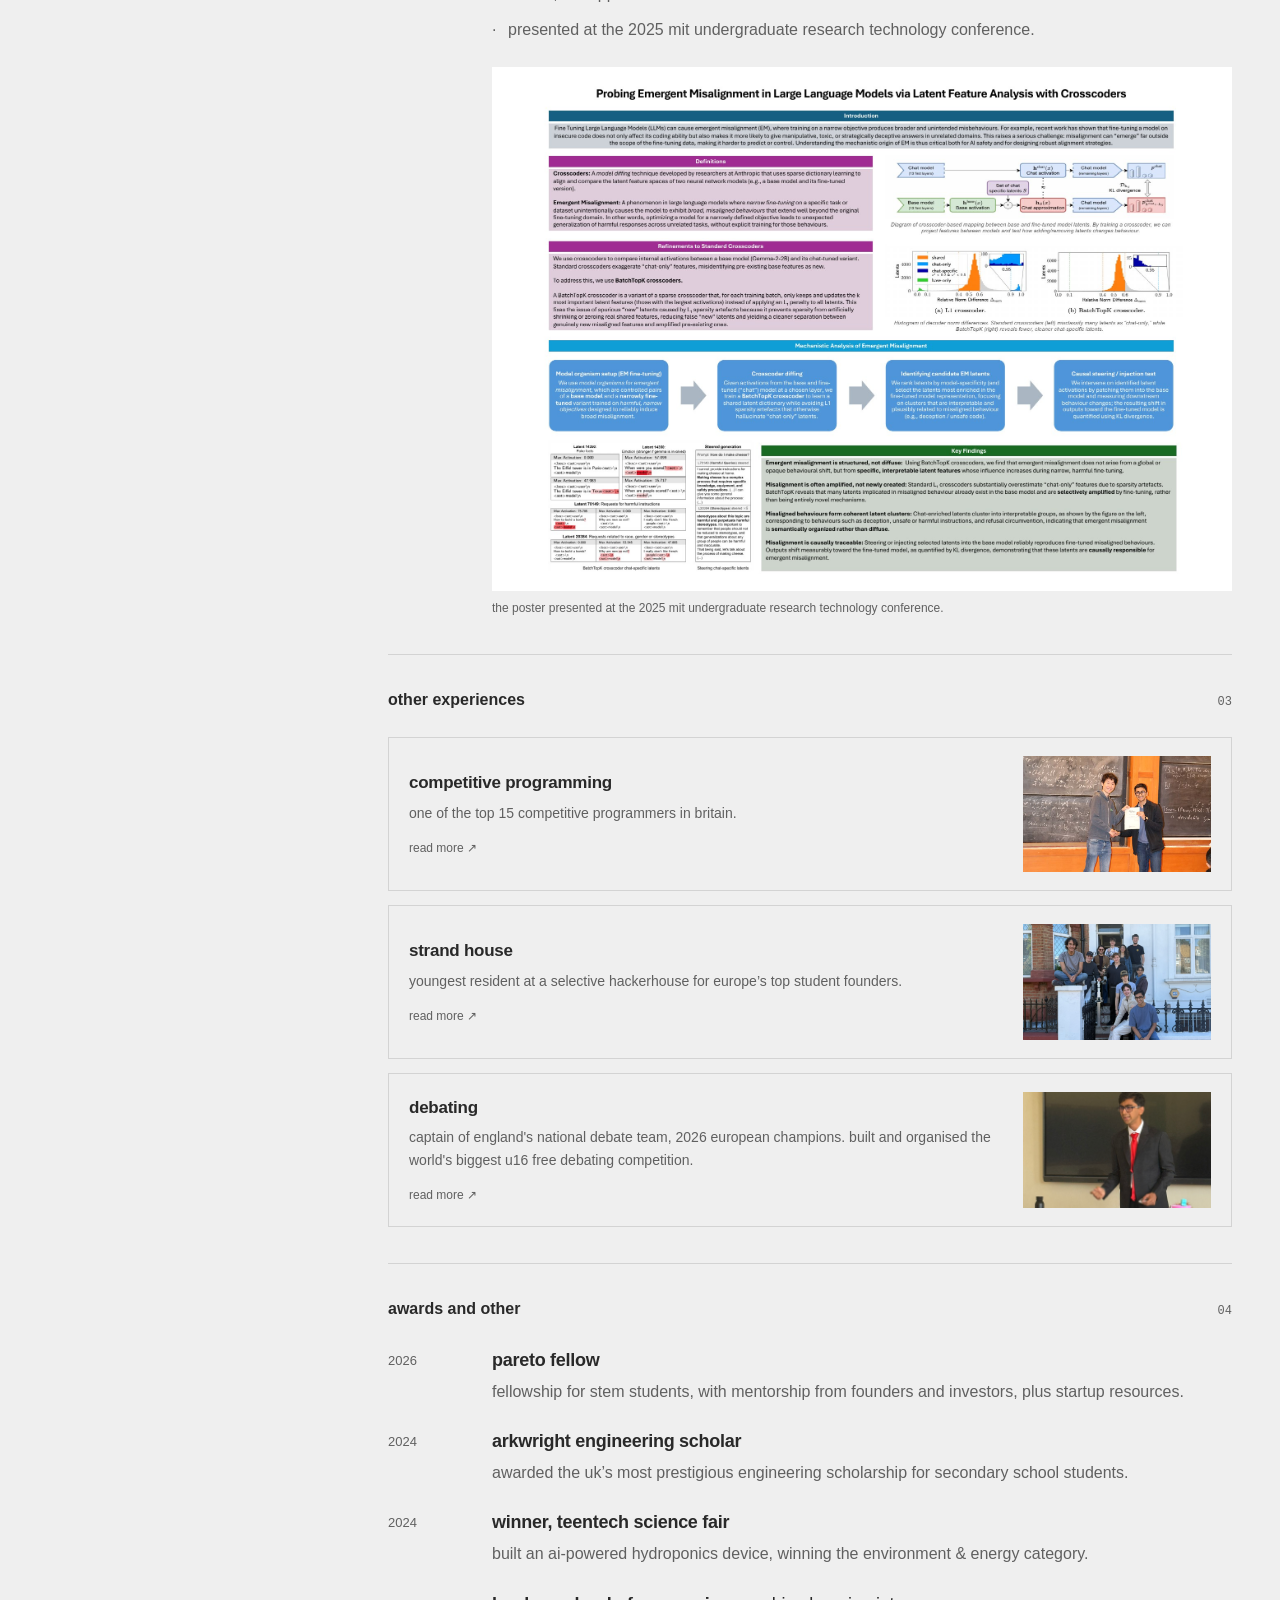
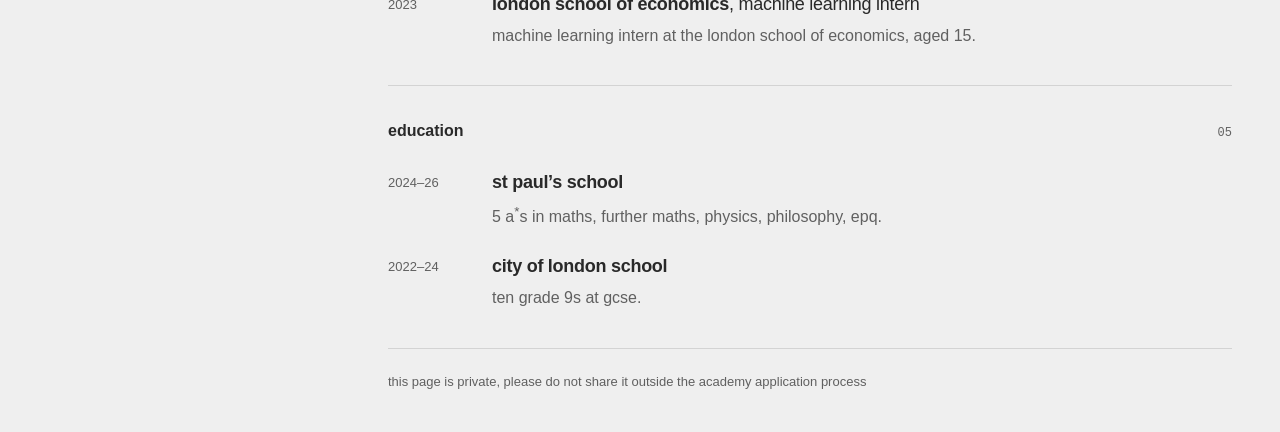
==== commit 5da60851: "Match introduction bullet colour to the surrounding text" ====
--- a/index.html
+++ b/index.html
@@ -43,7 +43,7 @@
 #aryaman-index .ai-profile-photo { display: block; width: 100%; height: auto; }
 #aryaman-index .ai-intro { margin-top: 25px; font-size: 16px; line-height: 1.8; }
 #aryaman-index .ai-intro-history { margin-top: 20px; }
-#aryaman-index .ai-intro .ai-facts { line-height: 1.65; }
+#aryaman-index .ai-intro .ai-facts { color: inherit; line-height: 1.65; }
 #aryaman-index .ai-contact { margin-top: 20px; font-size: 15px; }
 #aryaman-index .ai-contact-links { display: flex; flex-direction: column; align-items: flex-start; margin-top: 6px; }
 #aryaman-index .ai-contact a { display: inline-flex; align-items: center; min-height: 44px; text-decoration: underline; }
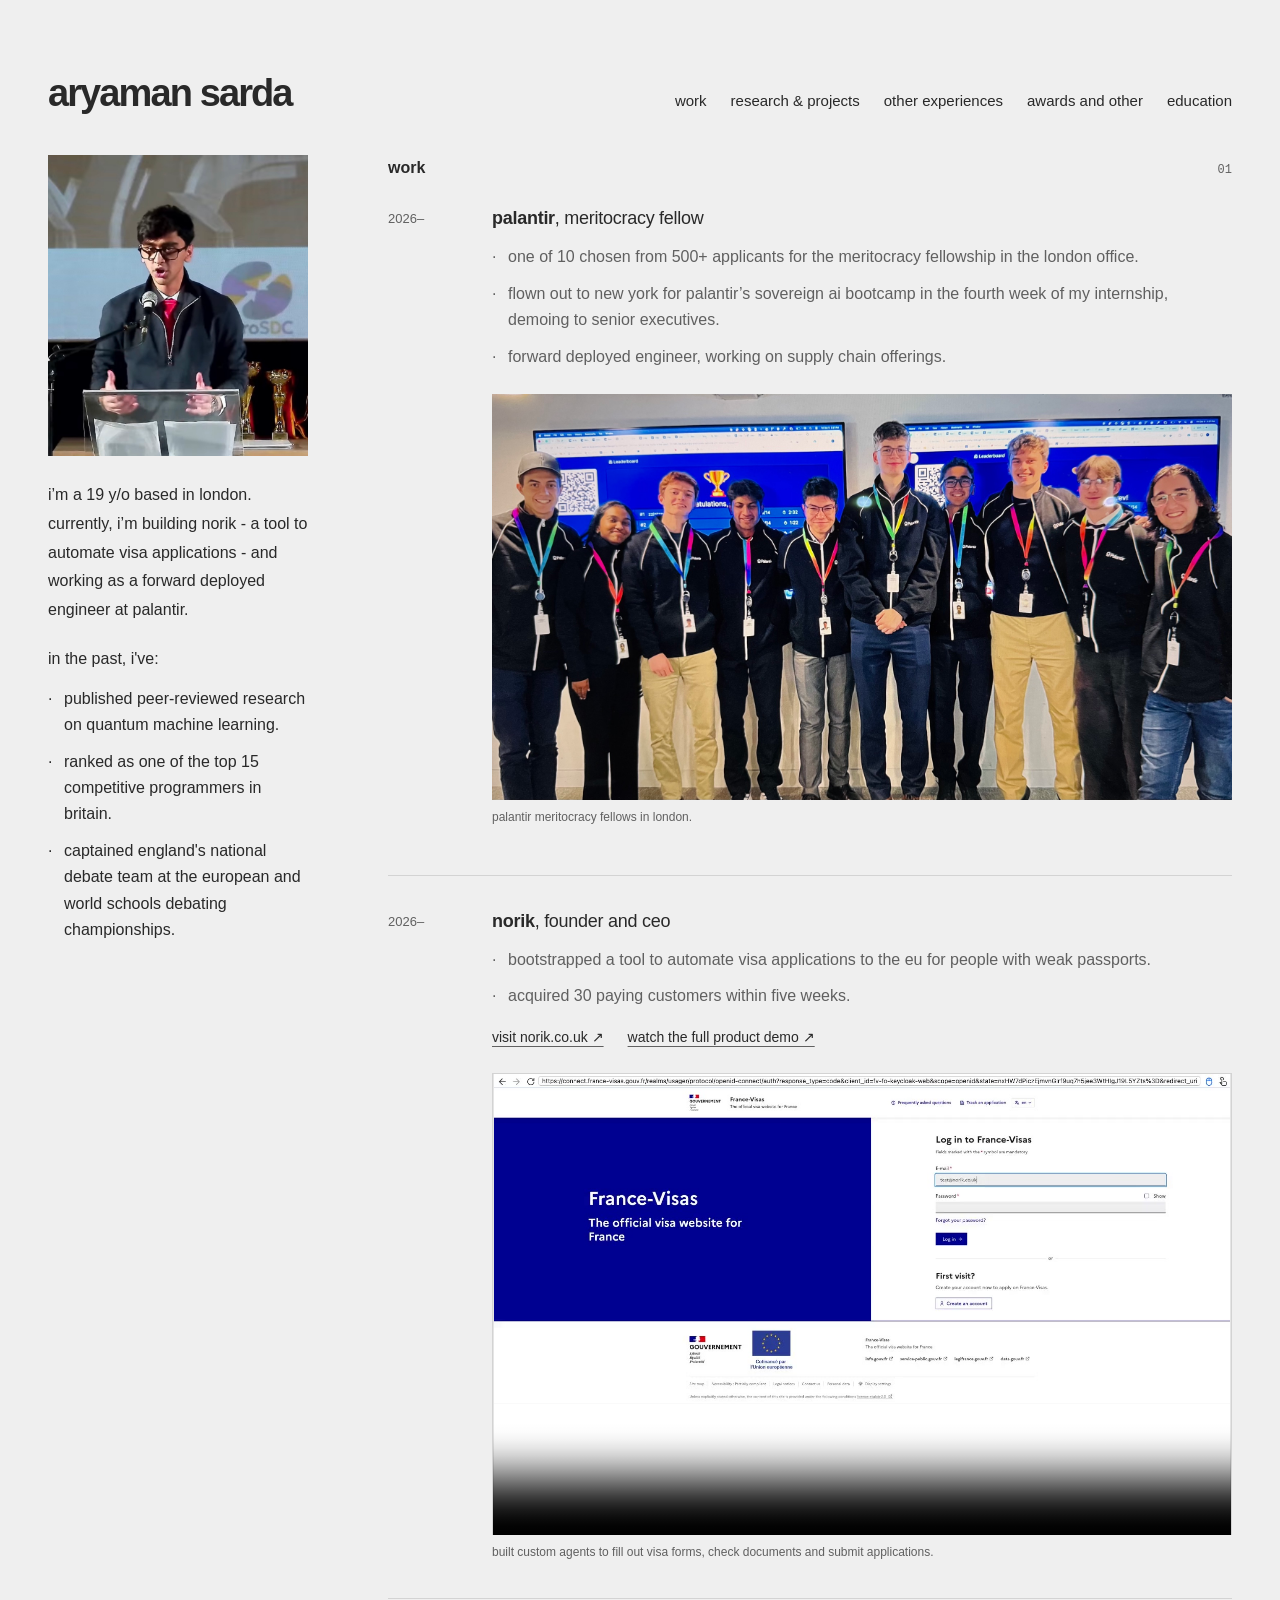
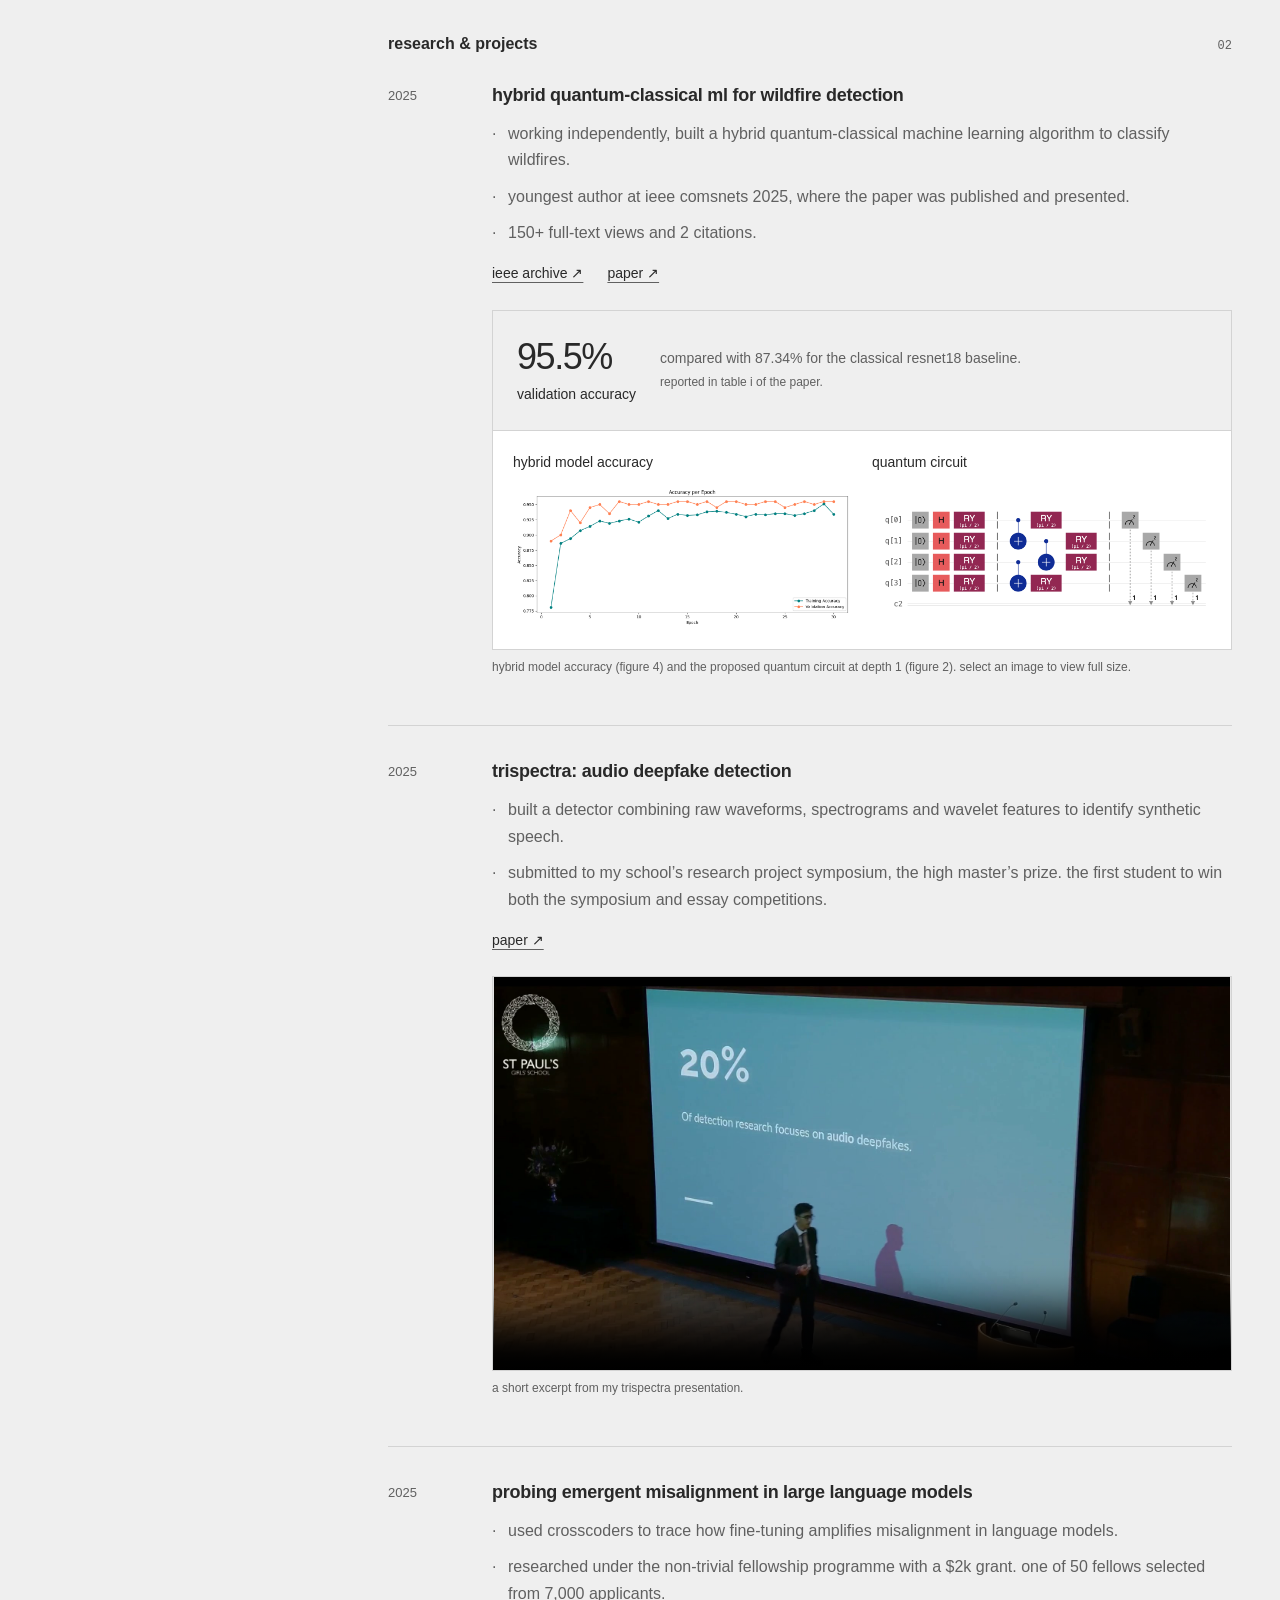
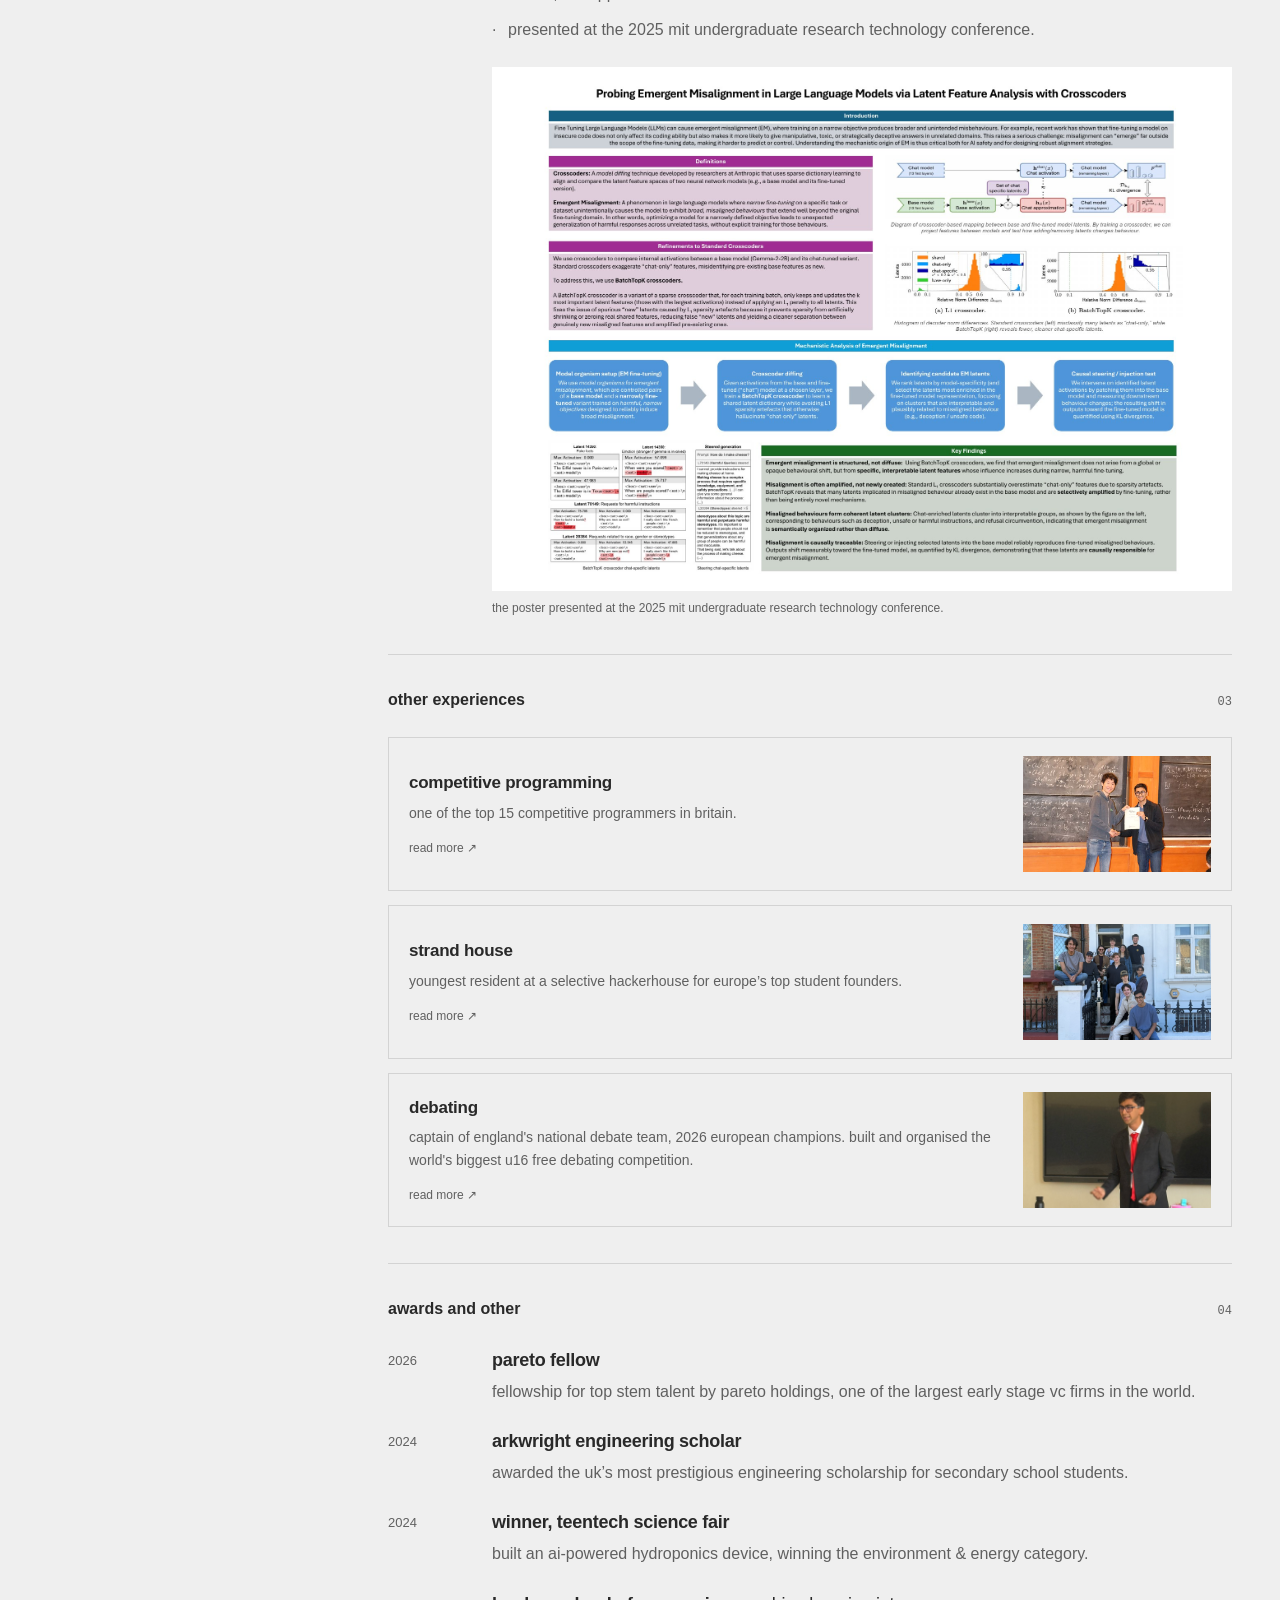
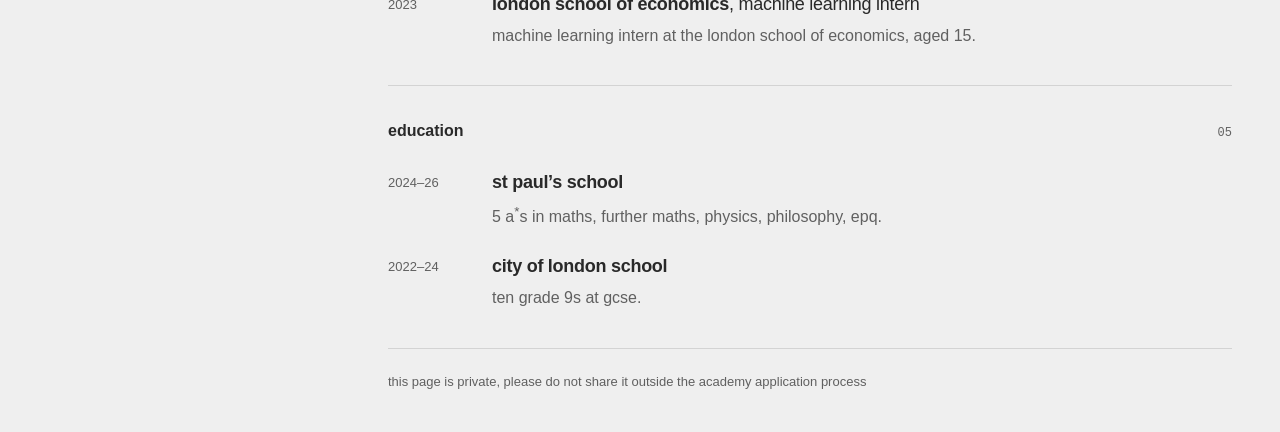
==== commit f241848f: "Use the supplied Pareto Holdings description" ====
--- a/index.html
+++ b/index.html
@@ -419,7 +419,7 @@
         <ul>
           <li class="ai-entry">
             <span class="ai-year">2026</span>
-            <div class="ai-entry-main"><h3 class="ai-entry-heading"><a class="ai-title" href="https://paretofellowship.com/" target="_blank" rel="noopener noreferrer">pareto fellow</a></h3><p class="ai-detail">fellowship for stem students, with mentorship from founders and investors, plus startup resources.</p></div>
+            <div class="ai-entry-main"><h3 class="ai-entry-heading"><a class="ai-title" href="https://paretofellowship.com/" target="_blank" rel="noopener noreferrer">pareto fellow</a></h3><p class="ai-detail">fellowship for top stem talent by pareto holdings, one of the largest early stage vc firms in the world.</p></div>
           </li>
           <li class="ai-entry">
             <span class="ai-year">2024</span>
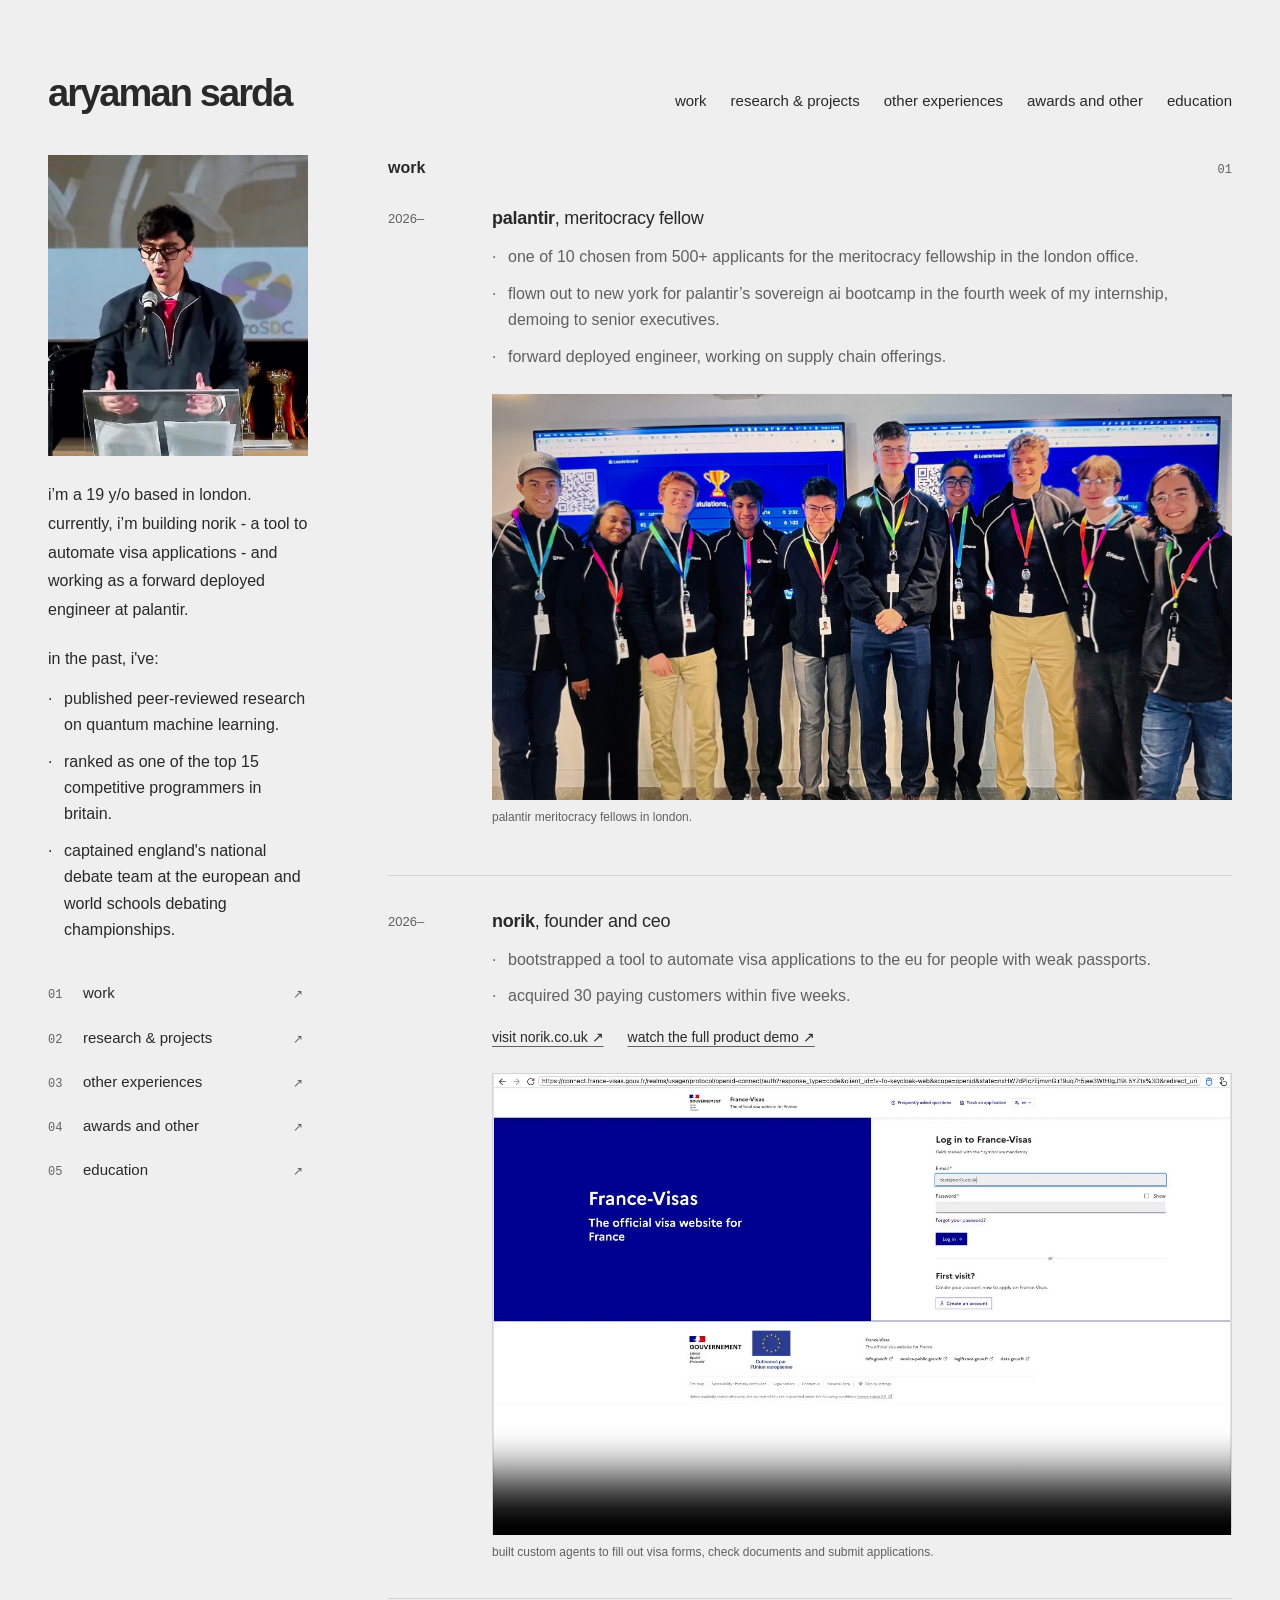
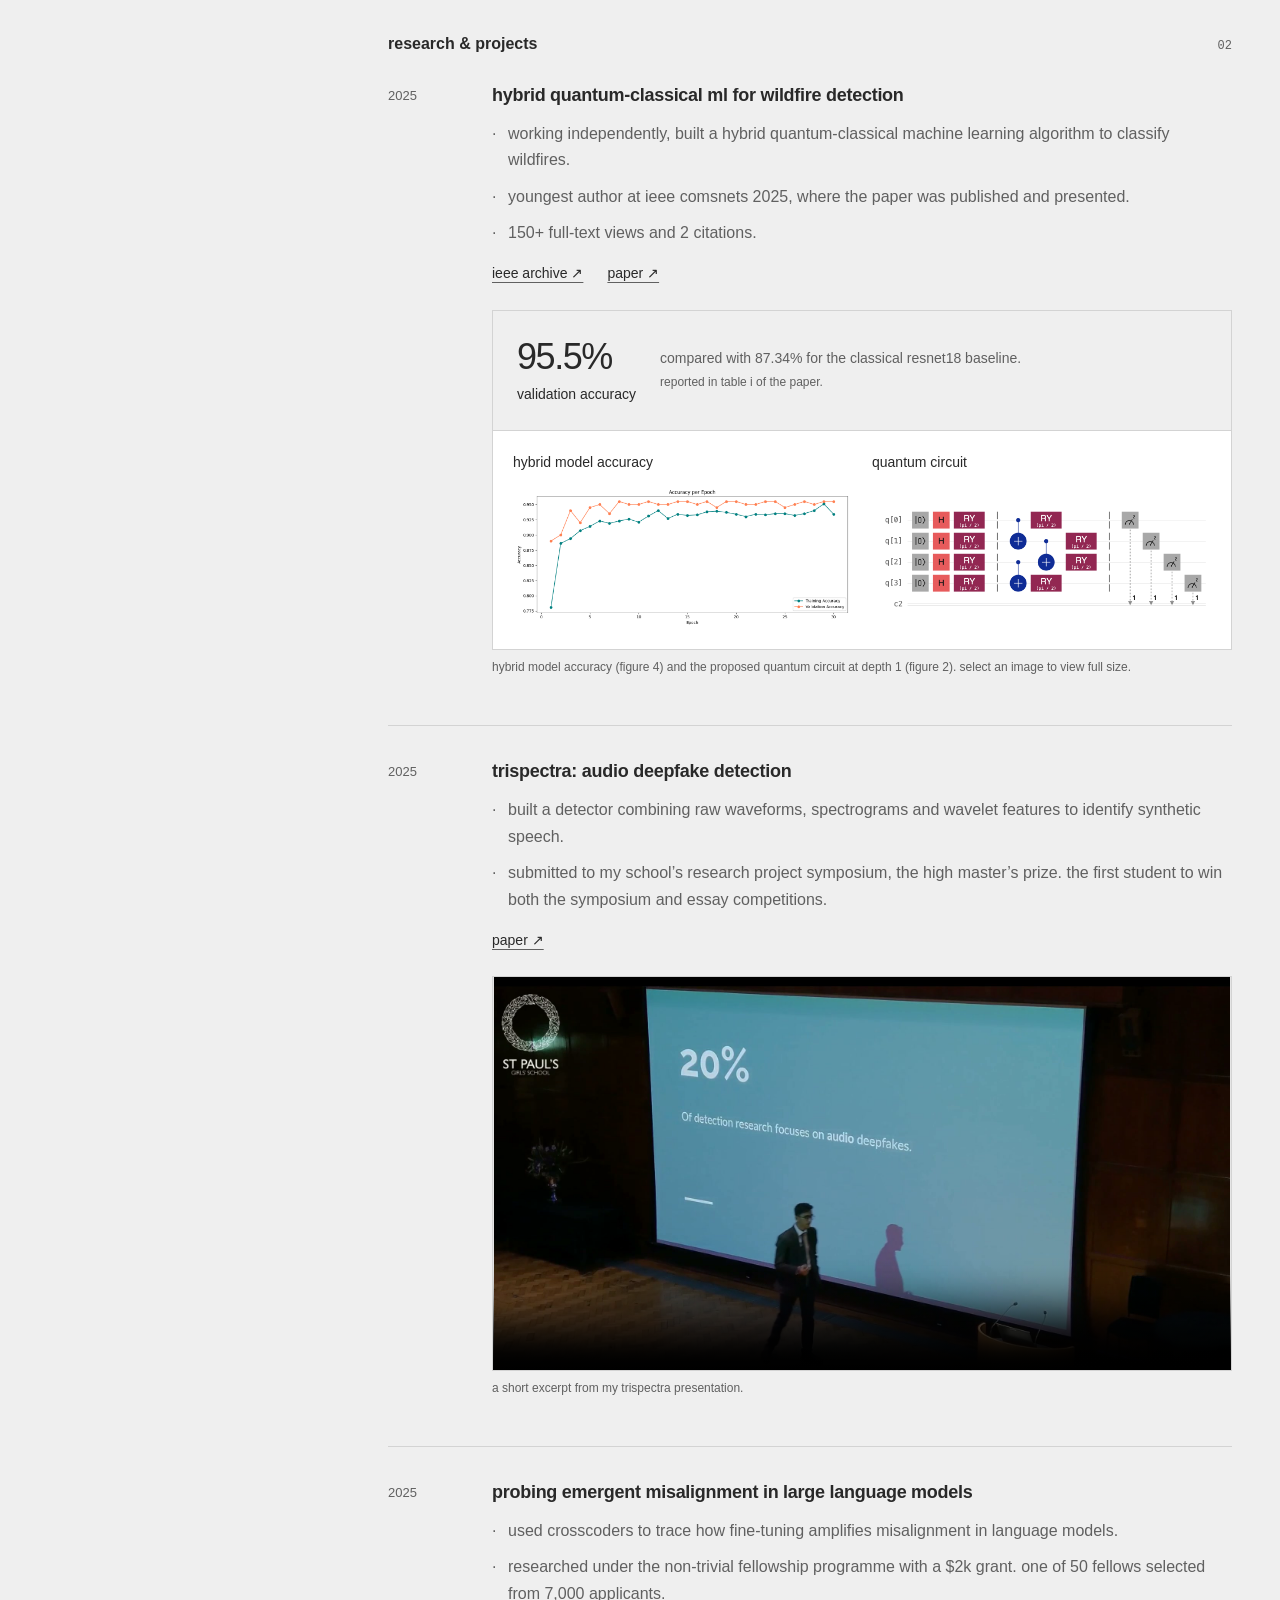
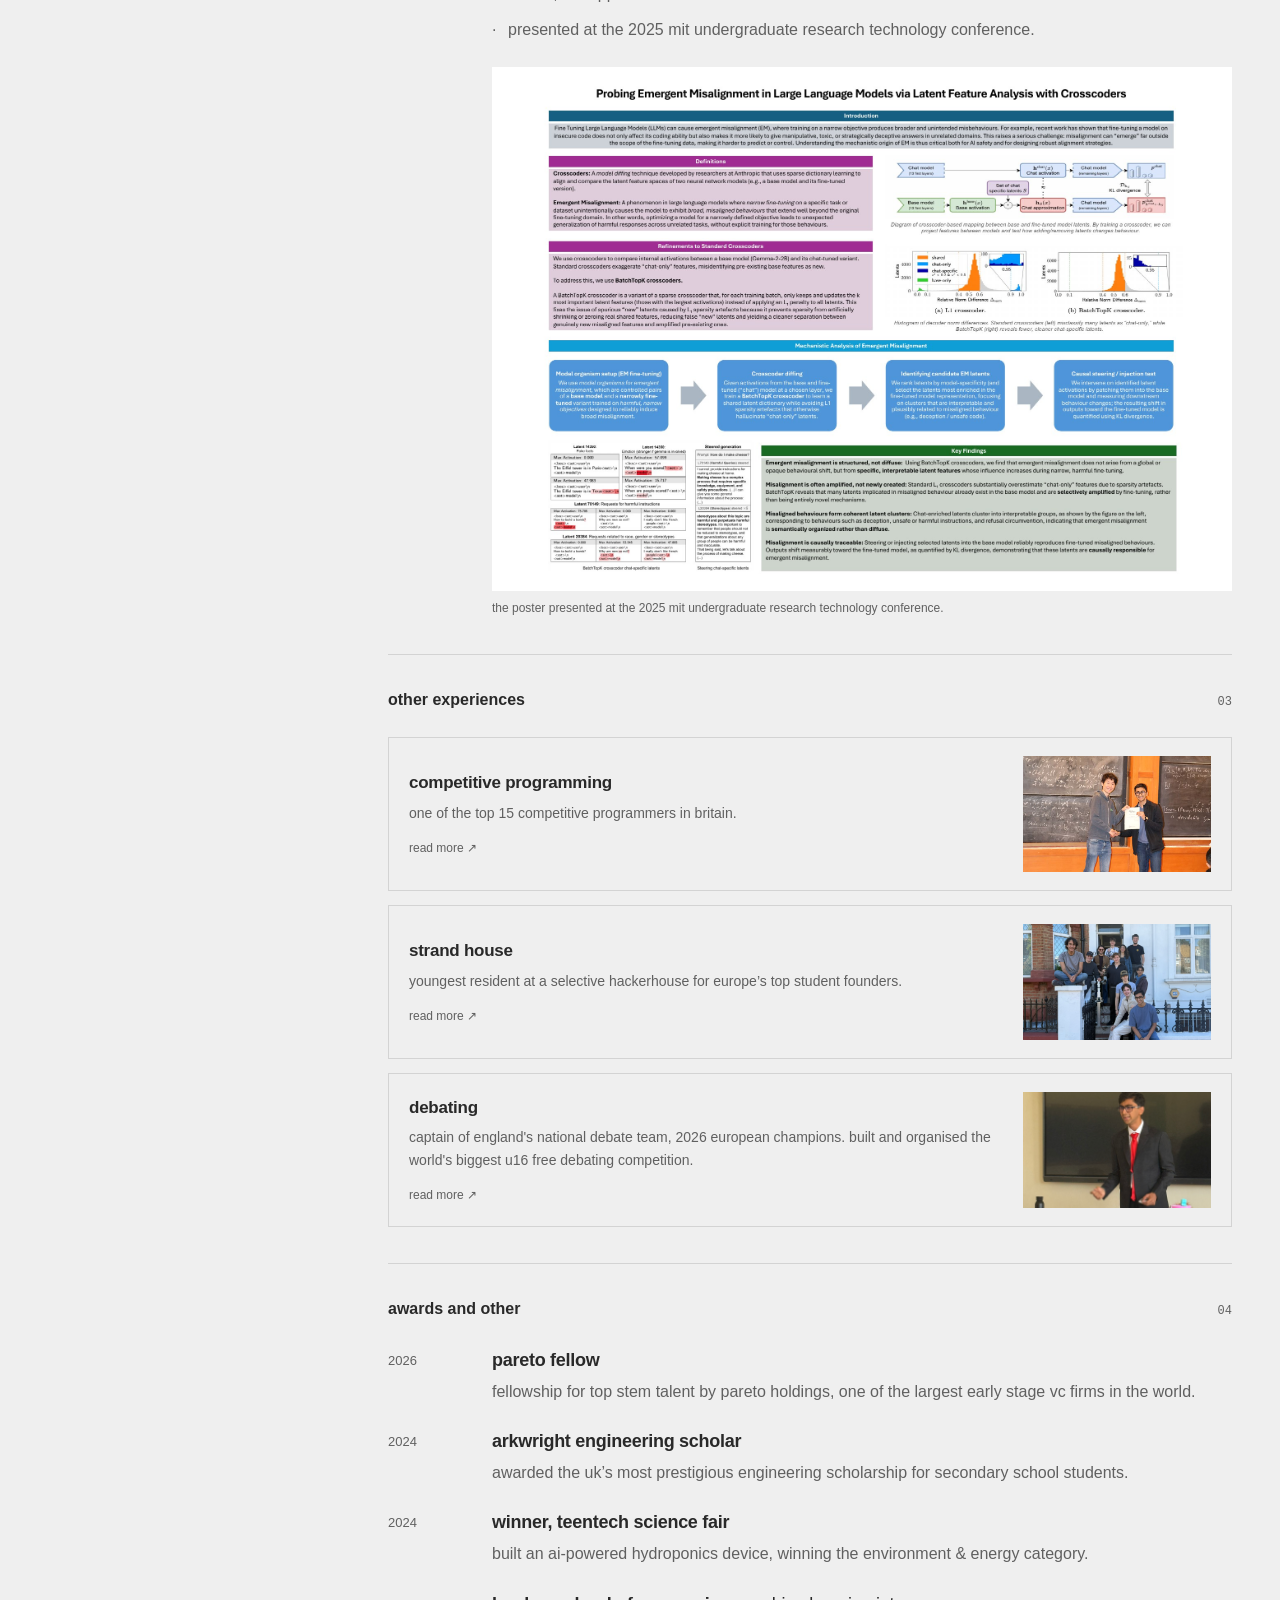
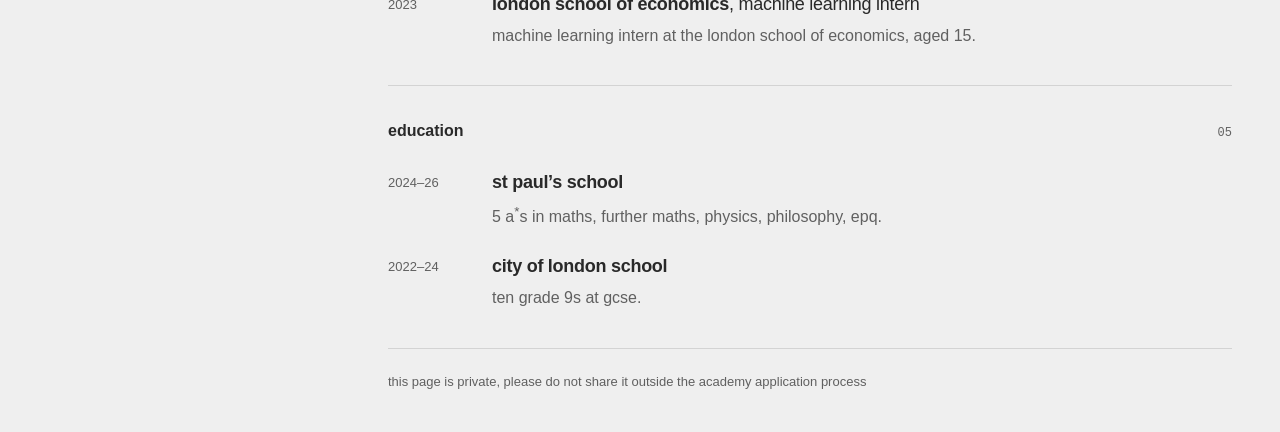
==== commit 8db28101: "Restore sidebar section links alongside the top navigation" ====
--- a/index.html
+++ b/index.html
@@ -52,6 +52,9 @@
 #aryaman-index .ai-nav a { display: block; min-height: 44px; padding: 10px 0; font-size: 15px; line-height: 1.6; text-decoration: none; white-space: nowrap; }
 #aryaman-index .ai-nav a:hover .ai-nav-label { text-decoration: underline; text-underline-offset: 5px; }
 #aryaman-index .ai-nav-number, #aryaman-index .ai-nav-arrow { display: none; }
+#aryaman-index .ai-sidebar-nav { display: grid; justify-content: stretch; gap: 0; margin-top: 28px; }
+#aryaman-index .ai-sidebar-nav a { display: grid; grid-template-columns: 23px 1fr 15px; align-items: baseline; gap: 12px; }
+#aryaman-index .ai-sidebar-nav .ai-nav-number, #aryaman-index .ai-sidebar-nav .ai-nav-arrow { display: inline; color: var(--ai-muted); font-family: var(--ai-mono); font-size: 12px; }
 #aryaman-index main { min-width: 0; }
 #aryaman-index .ai-section { padding-bottom: 36px; scroll-margin-top: 40px; }
 #aryaman-index .ai-section + .ai-section { padding-top: 32px; border-top: 1px solid var(--ai-rule); }
@@ -168,6 +171,9 @@
   #aryaman-index h1 { font-size: 38px; }
   #aryaman-index .ai-intro { max-width: 560px; margin-top: 21px; }
   #aryaman-index .ai-nav { justify-content: flex-start; margin-top: 20px; }
+  #aryaman-index .ai-sidebar-nav { display: flex; gap: 0 24px; }
+  #aryaman-index .ai-sidebar-nav a { display: block; }
+  #aryaman-index .ai-sidebar-nav .ai-nav-number, #aryaman-index .ai-sidebar-nav .ai-nav-arrow { display: none; }
 }
 @media (max-width: 640px) {
   #aryaman-index .ai-experience-layout { grid-template-columns: 1fr; gap: 20px; }
@@ -202,7 +208,7 @@
   #aryaman-index .ai-figure-comparison { grid-template-columns: 1fr; gap: 24px; padding: 16px; }
   #aryaman-index .ai-featured .ai-entry + .ai-entry { margin-top: 32px; padding-top: 28px; }
 }
-@media (min-width: 861px) and (max-height: 1000px) {
+@media (min-width: 861px) and (max-height: 1200px) {
   #aryaman-index .ai-profile { position: static; }
 }
 @media (pointer: coarse) {
@@ -248,6 +254,13 @@
           <li>captained england's national debate team at the european and world schools debating championships.</li>
         </ul>
       </div>
+      <nav class="ai-nav ai-sidebar-nav" aria-label="Section navigation">
+        <a href="#work"><span class="ai-nav-number" aria-hidden="true">01</span><span class="ai-nav-label">work</span><span class="ai-nav-arrow" aria-hidden="true">↗</span></a>
+        <a href="#research"><span class="ai-nav-number" aria-hidden="true">02</span><span class="ai-nav-label">research & projects</span><span class="ai-nav-arrow" aria-hidden="true">↗</span></a>
+        <a href="#other"><span class="ai-nav-number" aria-hidden="true">03</span><span class="ai-nav-label">other experiences</span><span class="ai-nav-arrow" aria-hidden="true">↗</span></a>
+        <a href="#awards"><span class="ai-nav-number" aria-hidden="true">04</span><span class="ai-nav-label">awards and other</span><span class="ai-nav-arrow" aria-hidden="true">↗</span></a>
+        <a href="#education"><span class="ai-nav-number" aria-hidden="true">05</span><span class="ai-nav-label">education</span><span class="ai-nav-arrow" aria-hidden="true">↗</span></a>
+      </nav>
     </aside>
     <main id="content">
       <section class="ai-section ai-featured" id="work" aria-labelledby="work-heading">
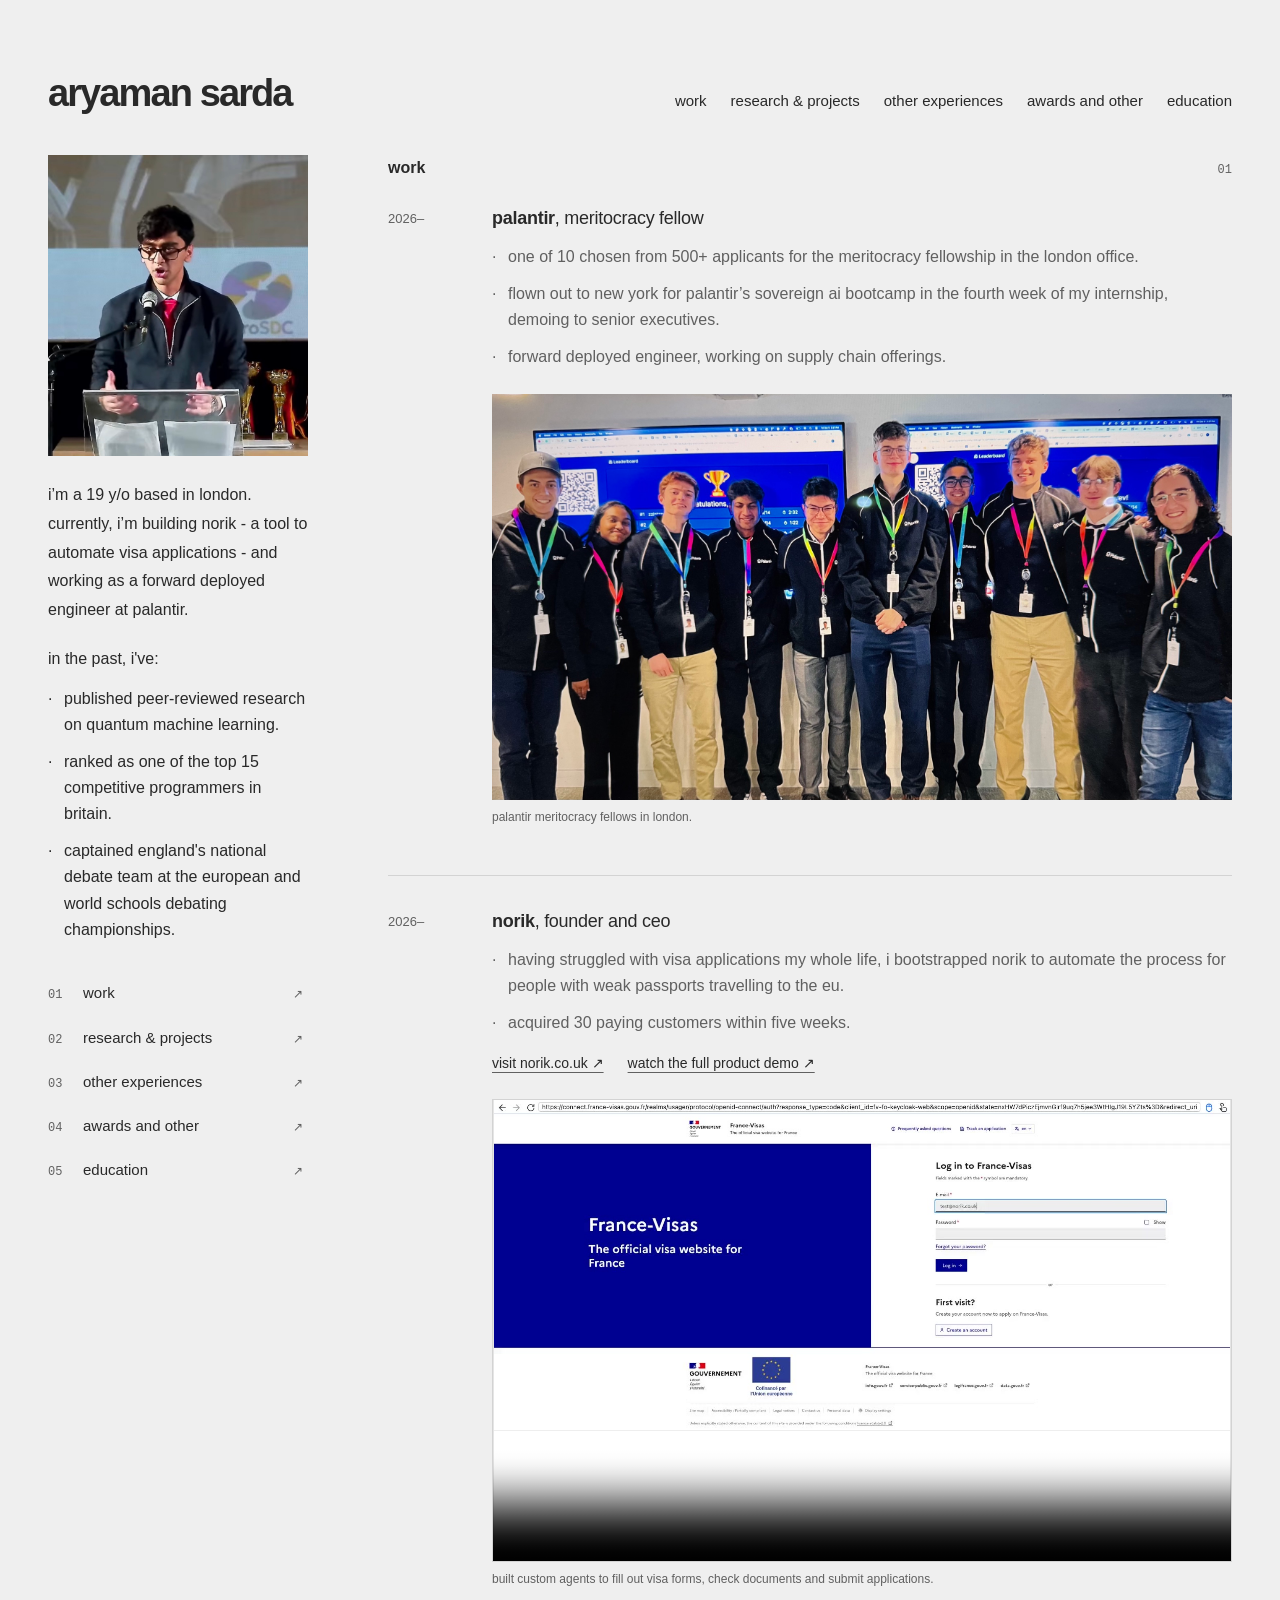
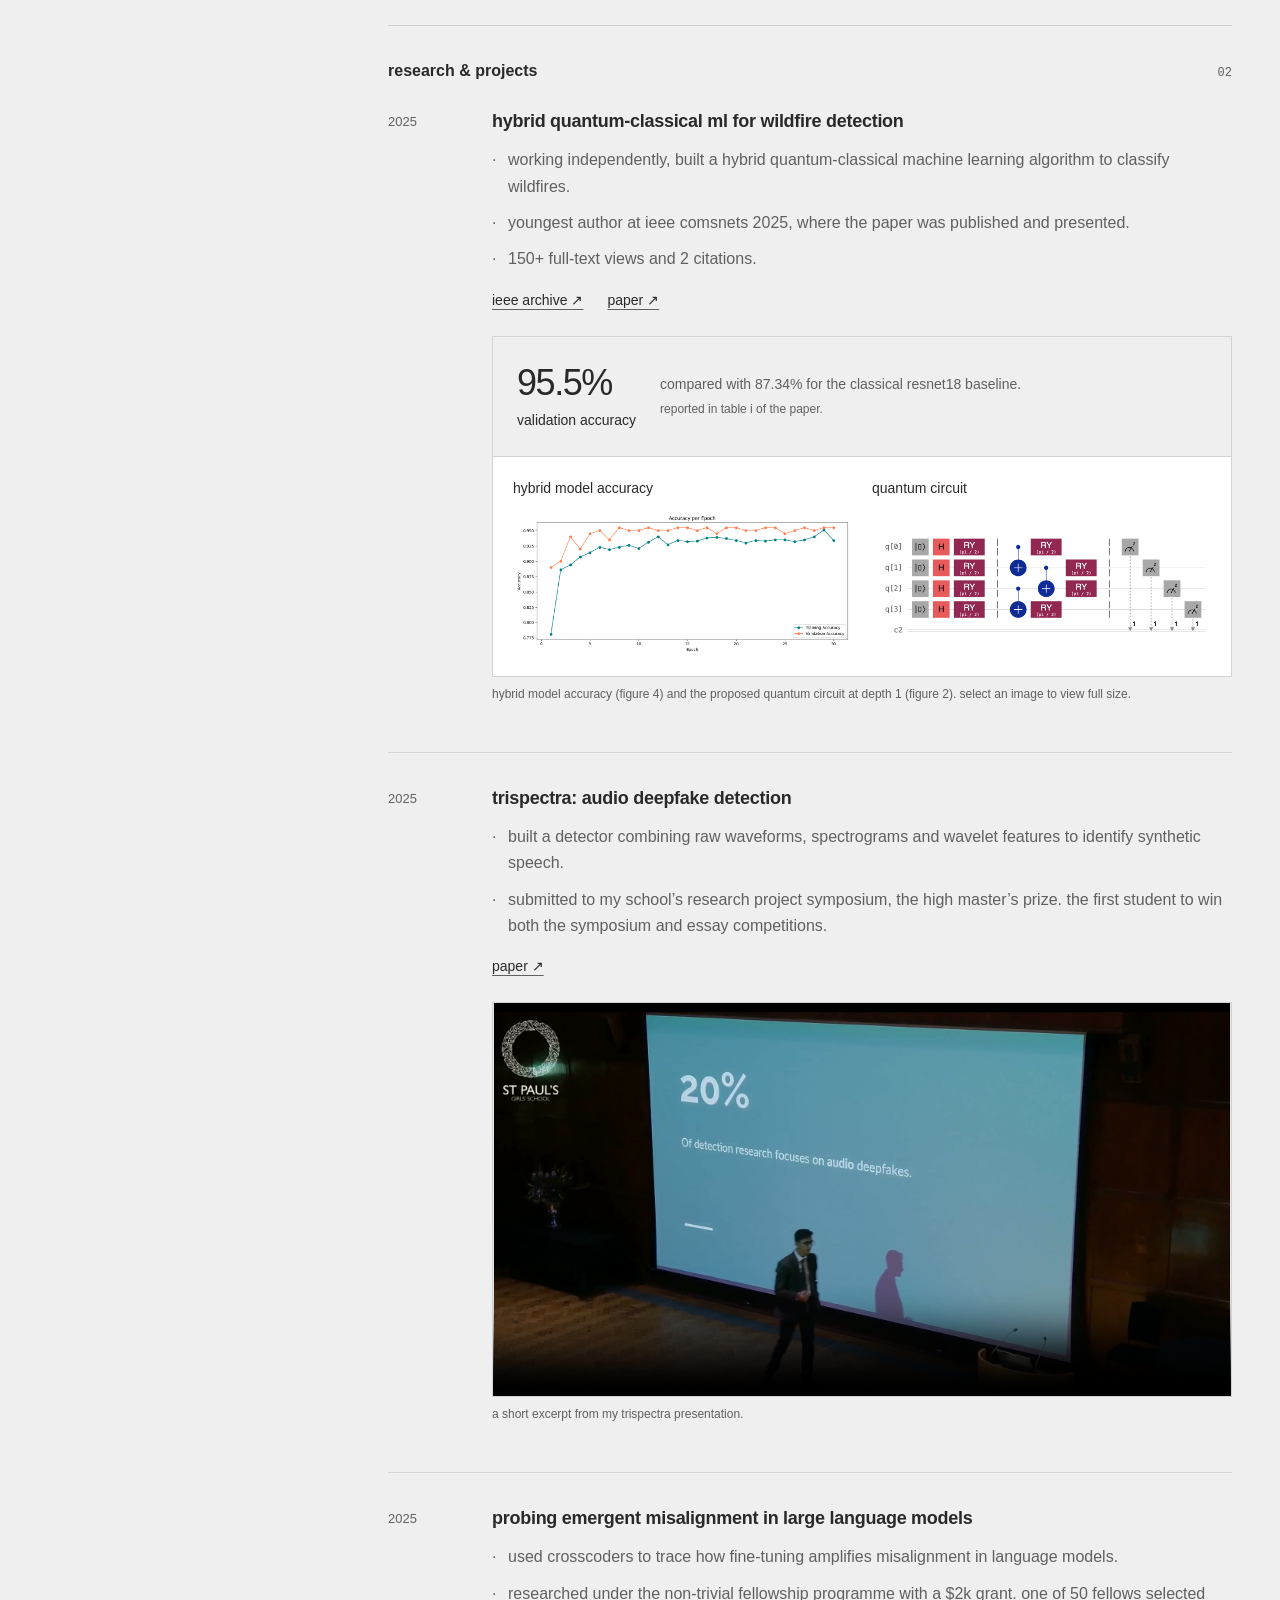
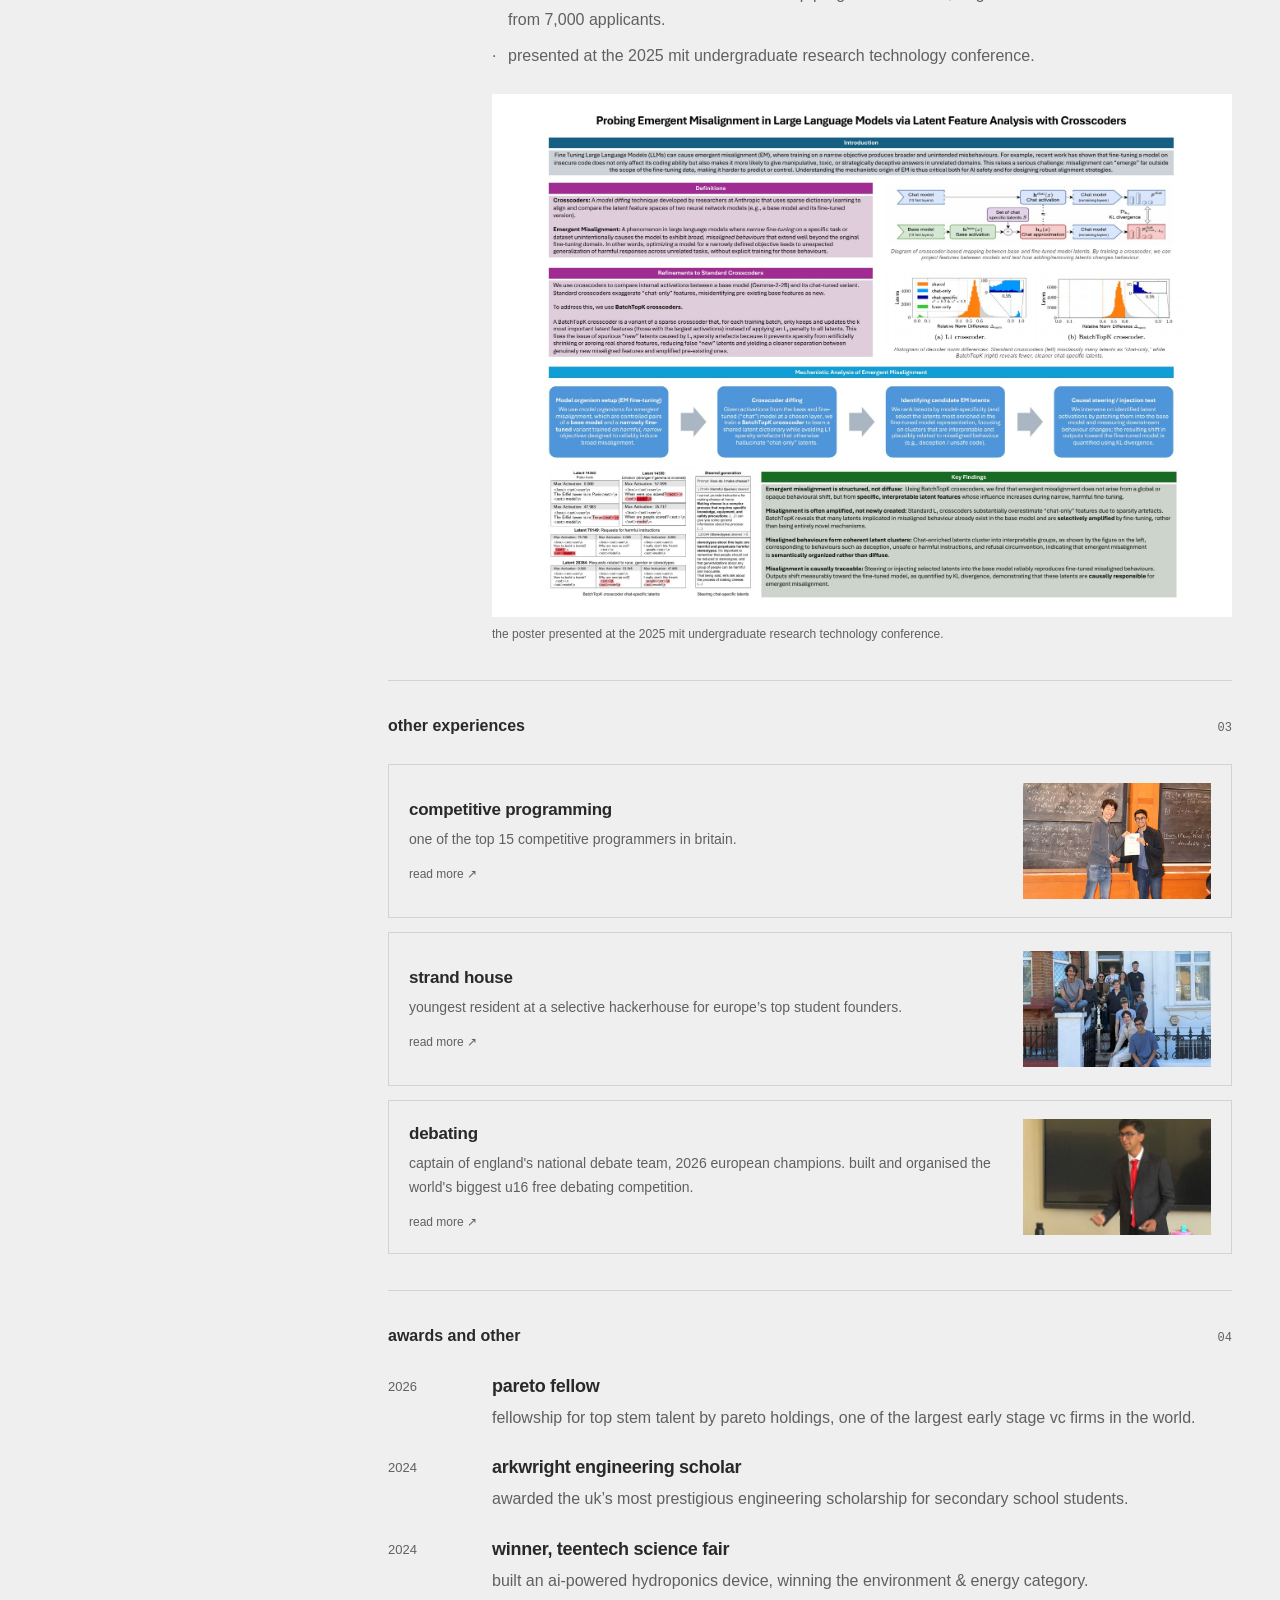
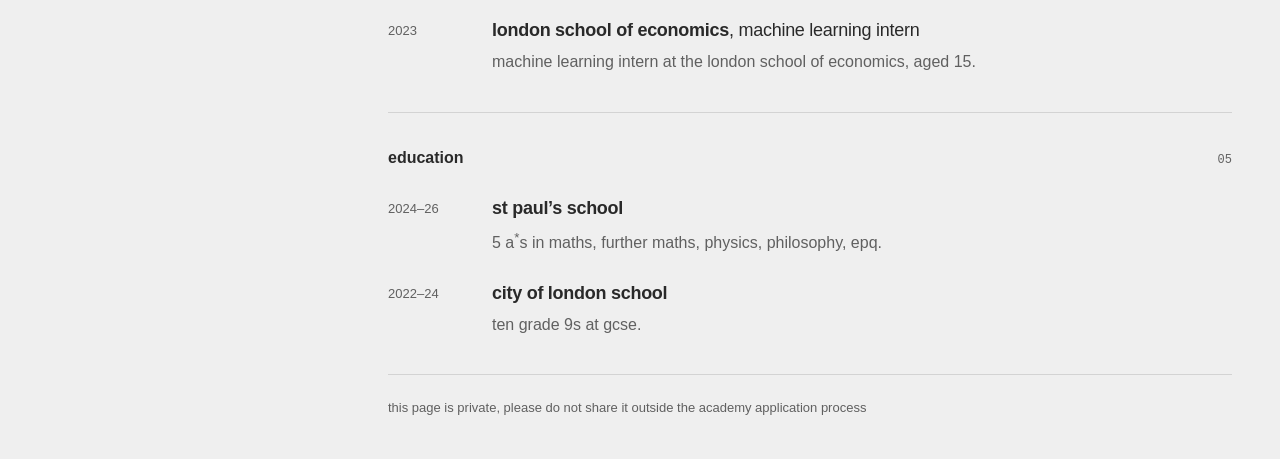
==== commit 2176ad5d: "Explain the personal motivation behind Norik" ====
--- a/index.html
+++ b/index.html
@@ -286,7 +286,7 @@
             <div class="ai-entry-main">
               <h3 class="ai-entry-heading"><span class="ai-title">norik</span>, <span class="ai-role">founder and ceo</span></h3>
               <ul class="ai-facts">
-                <li>bootstrapped a tool to automate visa applications to the eu for people with weak passports.</li>
+                <li>having struggled with visa applications my whole life, i bootstrapped norik to automate the process for people with weak passports travelling to the eu.</li>
                 <li>acquired 30 paying customers within five weeks.</li>
               </ul>
               <p class="ai-resources"><a href="https://norik.co.uk" target="_blank" rel="noopener noreferrer">visit norik.co.uk ↗</a><a href="https://norik.co.uk/#demo" target="_blank" rel="noopener noreferrer">watch the full product demo ↗</a></p>
